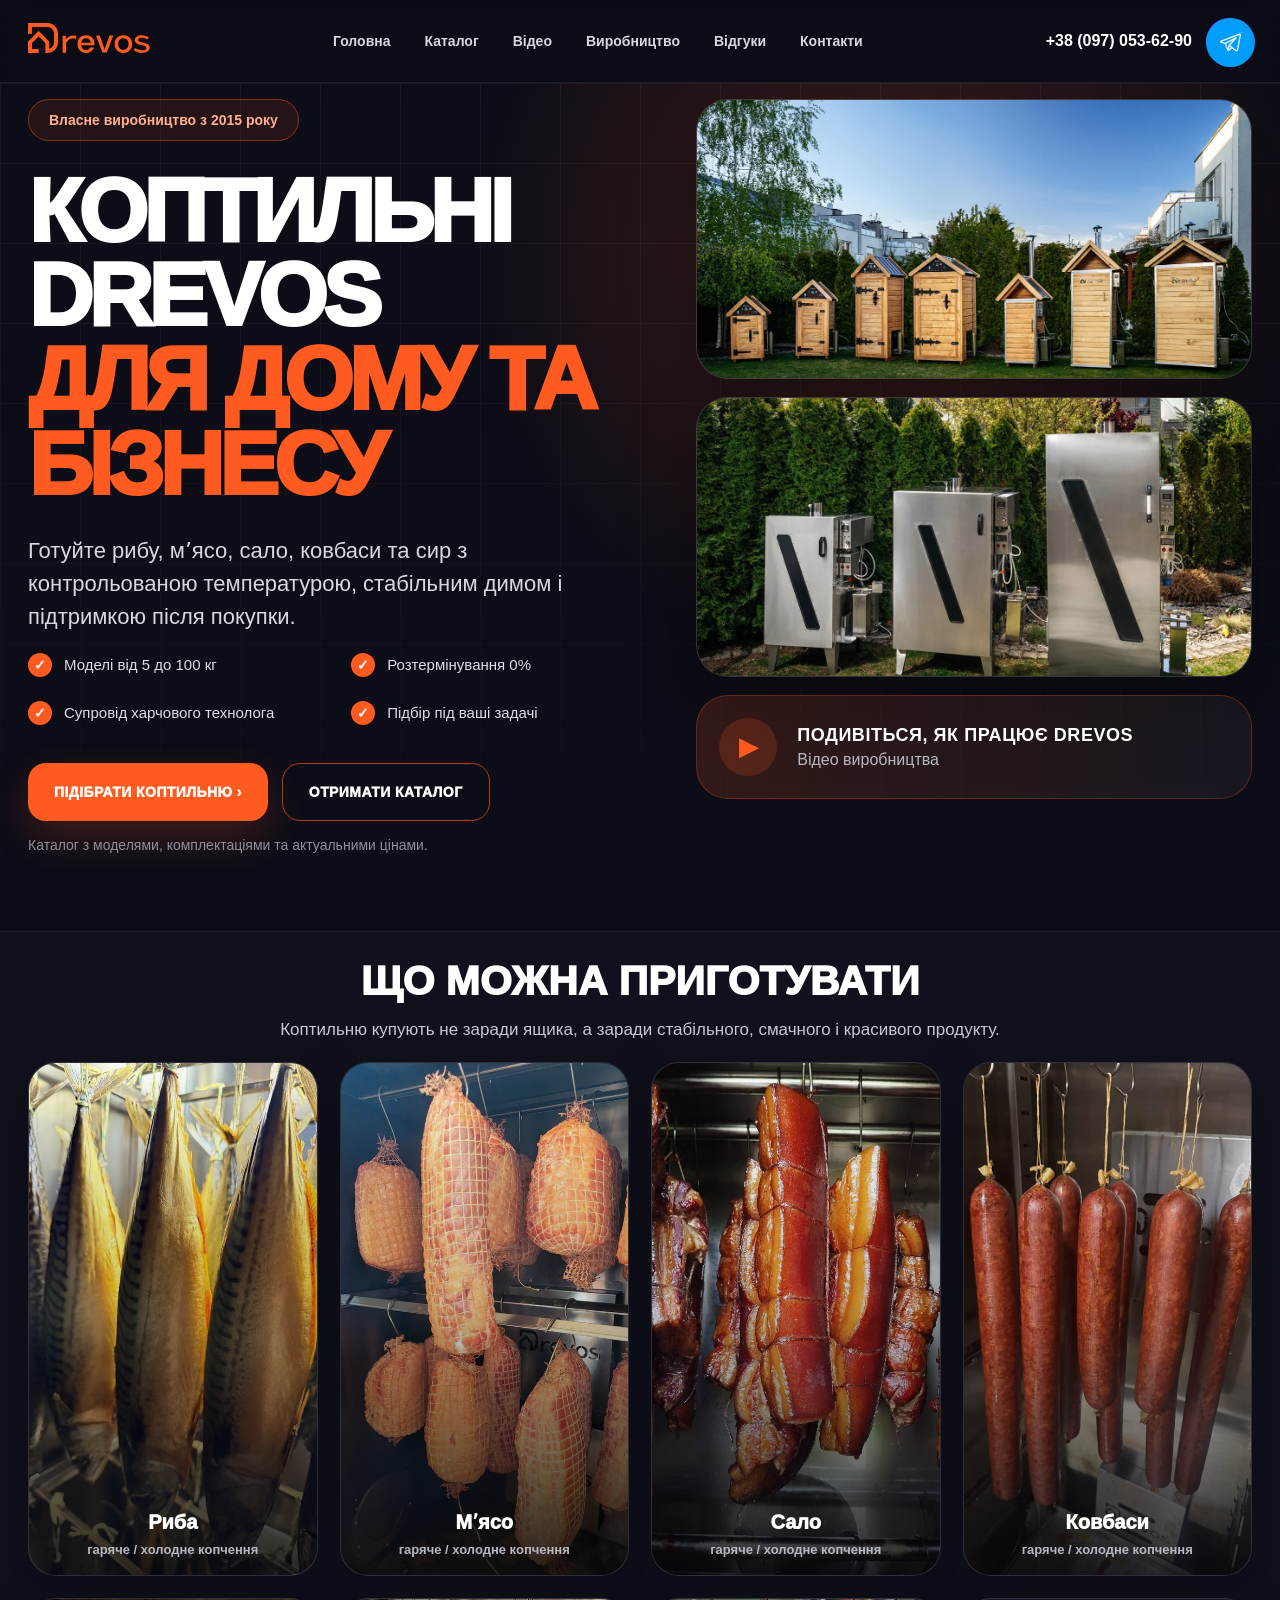
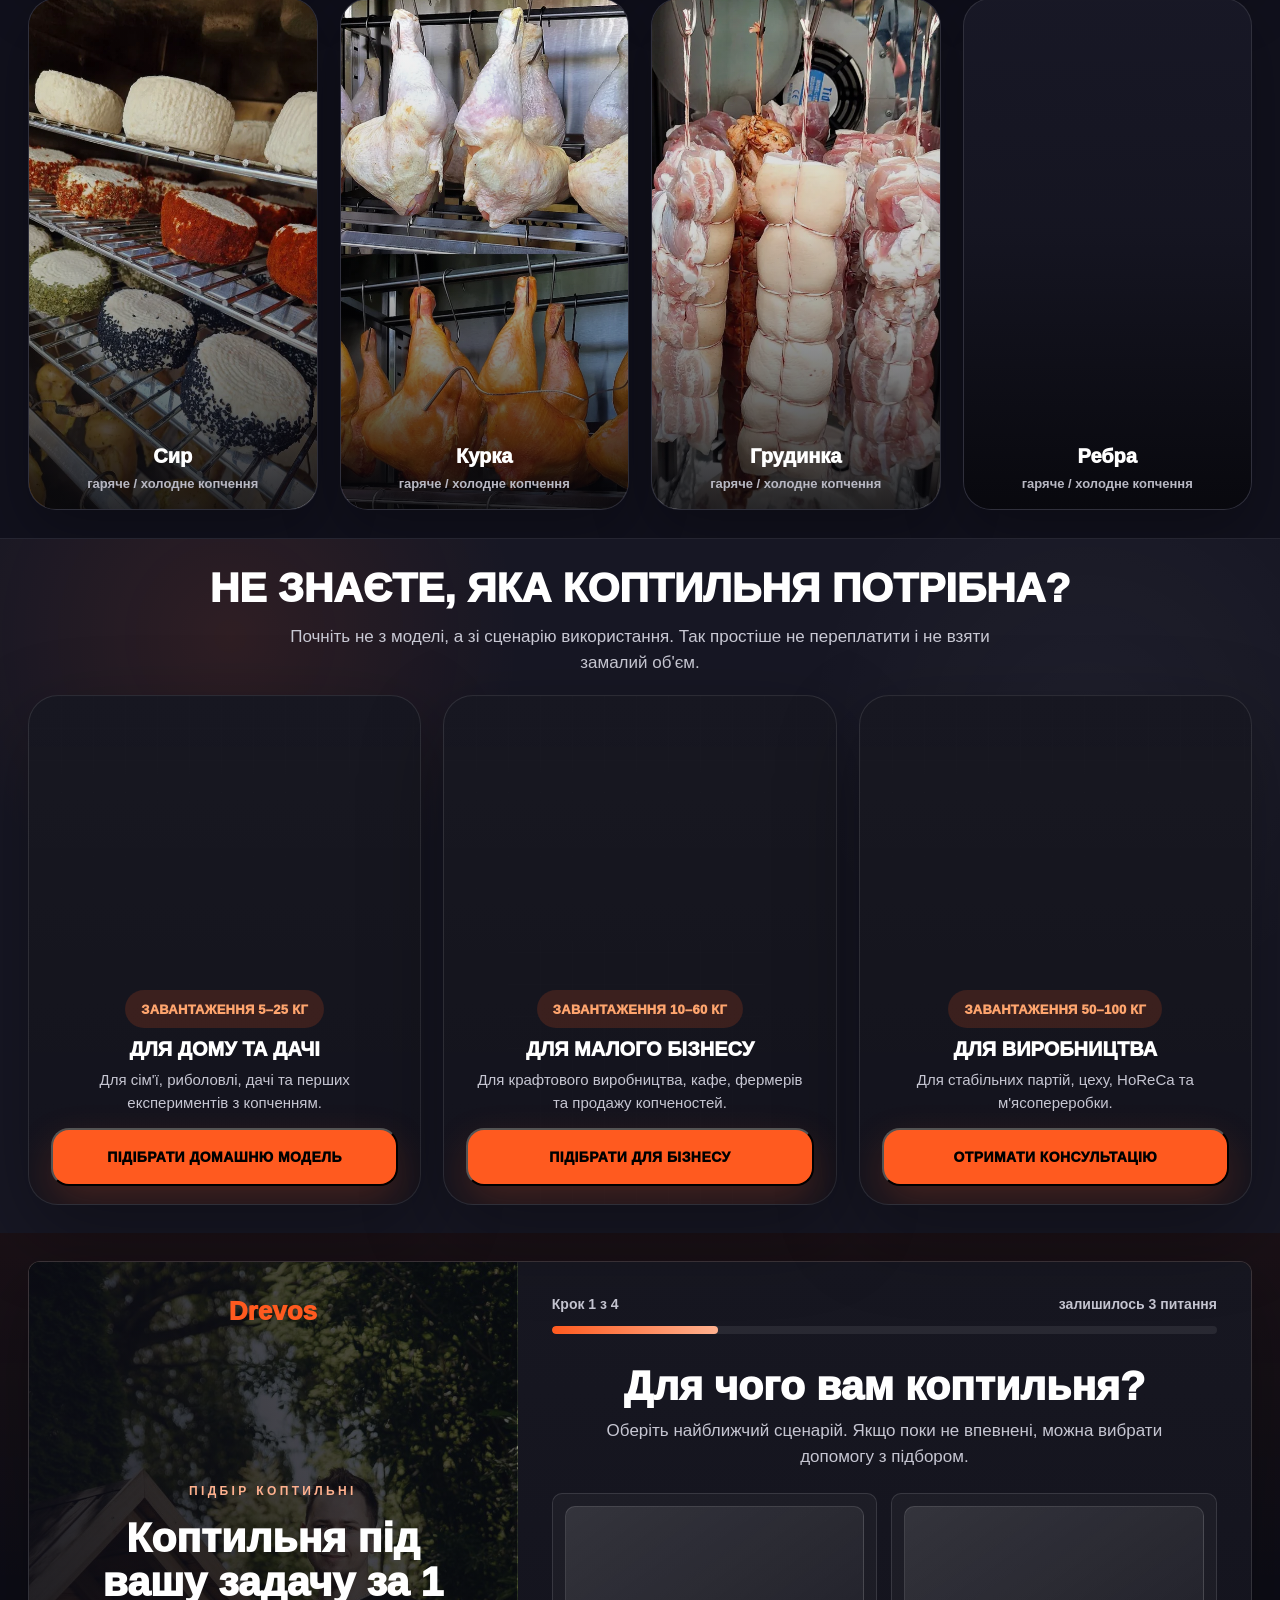
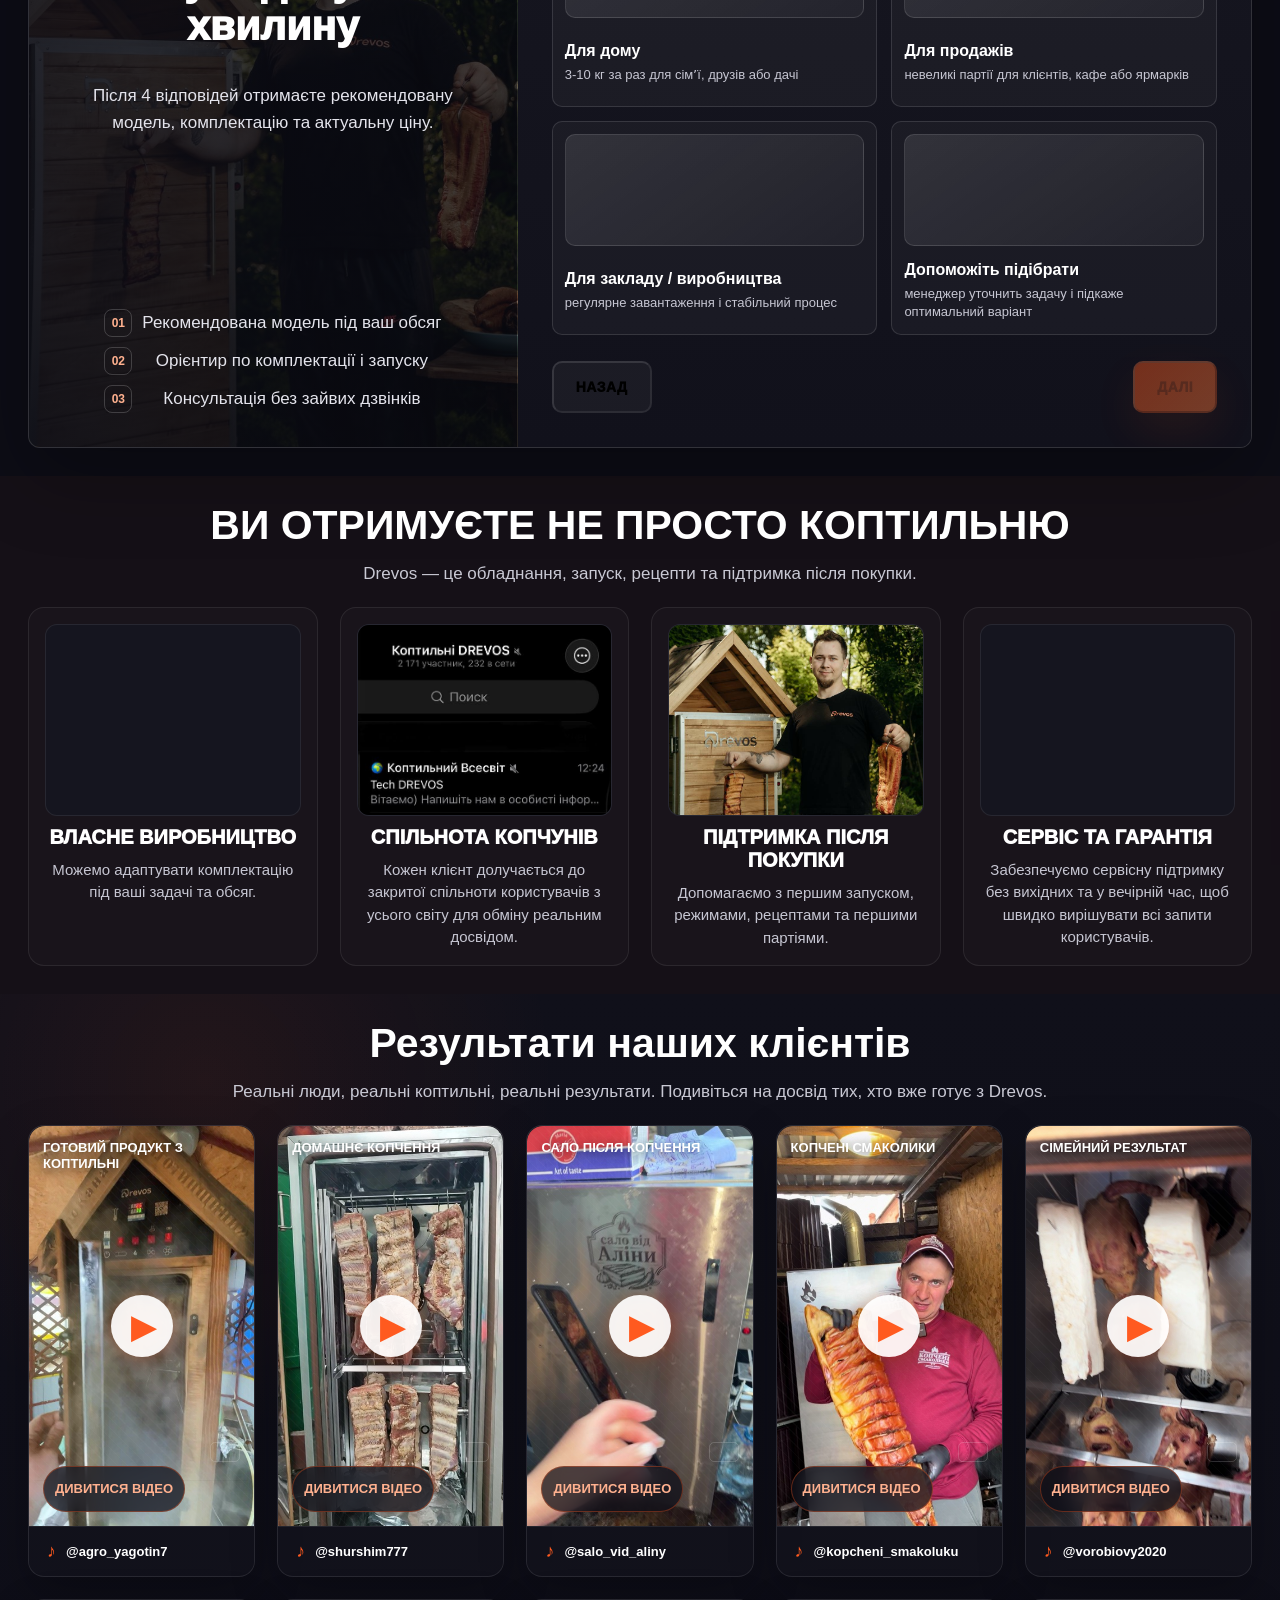
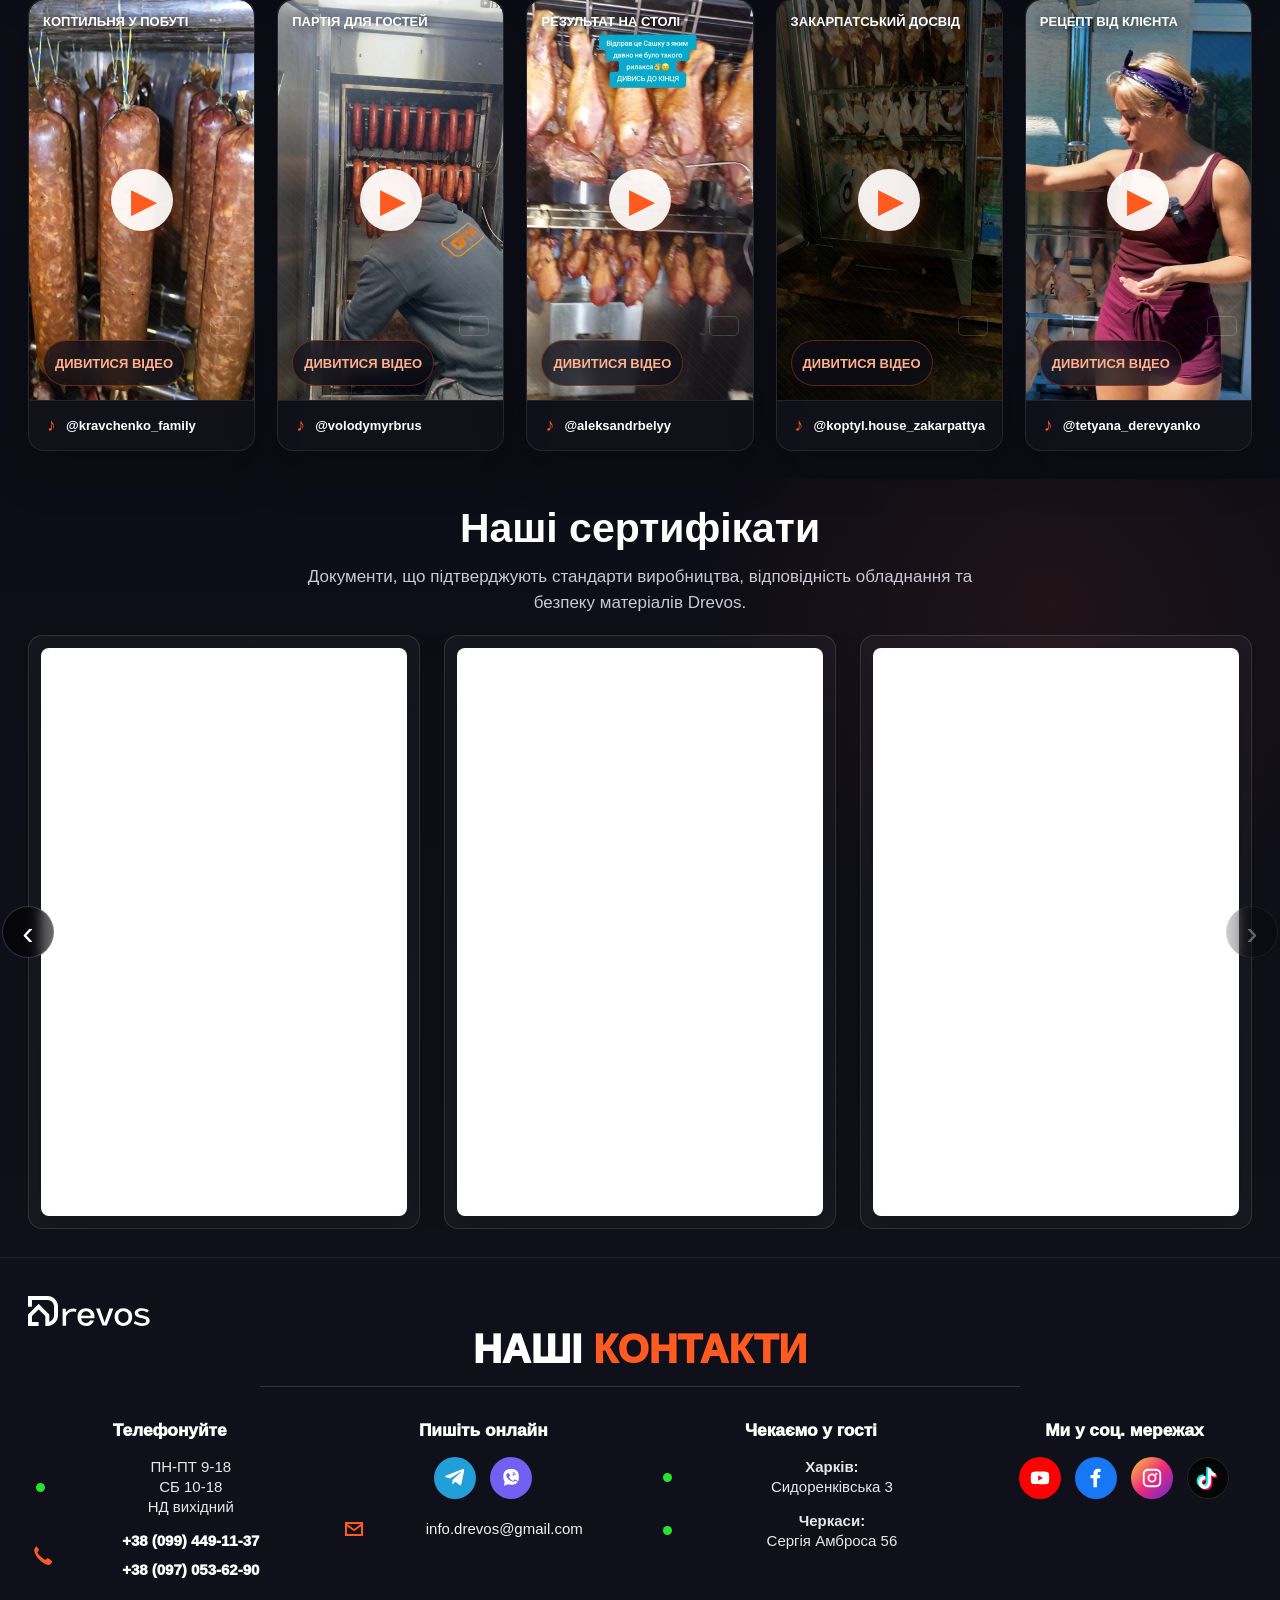
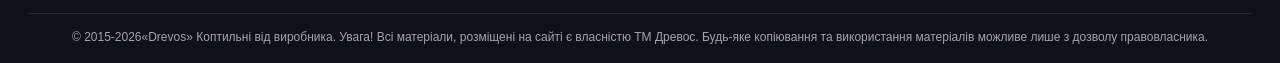
==== landing-preview/index.html @ 8a147169 "Initial commit: Drevos UA landing page Полностью адаптивный лендинг для коптилень Drevos: - Десктопн" ====
<!doctype html>
<html lang="uk">
<head>
  <meta charset="UTF-8" />
  <meta name="viewport" content="width=device-width, initial-scale=1.0" />
  <meta name="referrer" content="strict-origin-when-cross-origin" />
  <meta name="theme-color" content="#0d0d17" />
  <meta name="format-detection" content="telephone=yes" />

  <!-- SEO -->
  <title>Коптильні Drevos — для дому та бізнесу | Виробництво з 2015 року</title>
  <meta name="description" content="Коптильні Drevos для дому та бізнесу. Власне виробництво з 2015 року. Моделі від 5 до 100 кг. Розтермінування 0%, супровід харчового технолога, гарантія." />
  <meta name="keywords" content="коптильня, коптильні, Drevos, копчення, холодне копчення, гаряче копчення, коптильня для дому, коптильня для бізнесу" />
  <meta name="robots" content="index, follow" />
  <link rel="canonical" href="https://drevos.ua/" />

  <!-- Open Graph -->
  <meta property="og:type" content="website" />
  <meta property="og:locale" content="uk_UA" />
  <meta property="og:title" content="Коптильні Drevos — для дому та бізнесу" />
  <meta property="og:description" content="Виробництво коптилень з 2015 року. Моделі від 5 до 100 кг. Розтермінування 0%. Супровід харчового технолога." />
  <meta property="og:url" content="https://drevos.ua/" />
  <meta property="og:image" content="https://drevos.ua/images/hero-wood-line.webp" />
  <meta property="og:site_name" content="Drevos" />

  <!-- Twitter Card -->
  <meta name="twitter:card" content="summary_large_image" />
  <meta name="twitter:title" content="Коптильні Drevos — для дому та бізнесу" />
  <meta name="twitter:description" content="Виробництво коптилень з 2015 року. Моделі від 5 до 100 кг." />
  <meta name="twitter:image" content="https://drevos.ua/images/hero-wood-line.webp" />

  <!-- Preload critical resources -->
  <link rel="preload" as="image" href="./images/hero-wood-line.webp" fetchpriority="high" />
  <link rel="preconnect" href="https://www.tiktok.com" crossorigin />

  <link rel="stylesheet" href="./styles.css?v=optimization-20260524" />
</head>
<body>
  <header class="header">
    <div class="header-inner">
      <a href="#" class="logo logo-svg">
        <svg width="122" height="30" viewBox="0 0 122 30" fill="none" xmlns="http://www.w3.org/2000/svg">
          <path d="M10.451 30H0.196017C0.087806 30 0 29.9125 0 29.8043V18.5773C0 18.525 0.0207149 18.4753 0.0575065 18.4385L10.5088 8.01346C10.5852 7.93709 10.7088 7.9374 10.7855 8.01377L21.2393 18.487C21.2758 18.5238 21.2965 18.5736 21.2965 18.6255V25.4453C21.2965 25.5791 21.4285 25.6771 21.5549 25.6326C23.8391 24.8303 26.05 22.7944 26.05 19.3289V10.0045C26.05 7.94946 23.7754 3.95031 19.6059 3.95031H4.14601C4.03811 3.95031 3.95031 4.0378 3.95031 4.1457V10.4986C3.95031 10.6065 3.8625 10.6943 3.7546 10.6943H0.196017C0.087806 10.6943 0 10.6065 0 10.4986V0.195705C0 0.0874958 0.087806 1.90735e-06 0.196017 1.90735e-06H19.6059C26.046 1.90735e-06 30 5.82668 30 10.0045V19.3289C30 25.9971 24.5706 29.9811 19.3212 29.9811H17.5419C17.4337 29.9811 17.3462 29.8936 17.3462 29.7857V20.2595C17.3462 20.2076 17.3254 20.1578 17.289 20.1213L10.7793 13.5996C10.703 13.5232 10.5793 13.5232 10.5026 13.5993L4.00781 20.0777C3.97102 20.1145 3.95031 20.1646 3.95031 20.2162V25.854C3.95031 25.9619 4.03811 26.05 4.14601 26.05H10.451C10.5592 26.05 10.6467 26.1375 10.6467 26.2454V29.8043C10.6467 29.9125 10.5592 30 10.451 30Z" fill="currentColor"/>
          <path d="M61.3665 16.4064C60.4513 15.5643 59.3395 15.1435 58.0299 15.1435C56.7202 15.1435 55.6233 15.5643 54.7403 16.4064C53.8564 17.2483 53.3527 18.3762 53.2278 19.7894H62.7698C62.7488 18.3762 62.281 17.2483 61.3665 16.4064ZM57.9677 29.8926C55.473 29.8926 53.4461 29.0819 51.8869 27.4606C50.3278 25.839 49.5483 23.6875 49.5483 21.0057C49.5483 18.3239 50.338 16.178 51.9178 14.5666C53.4977 12.9558 55.5401 12.1497 58.0453 12.1497C60.5503 12.1497 62.5828 12.9245 64.1419 14.4729C65.7011 16.0218 66.4805 18.0435 66.4805 20.5379C66.4805 21.1411 66.4385 21.7026 66.3559 22.222H53.1966C53.2794 23.6562 53.7627 24.7946 54.6466 25.6365C55.5299 26.4781 56.6368 26.8992 57.9677 26.8992C59.901 26.8992 61.2623 26.0993 62.0525 24.4981H65.8881C65.3678 26.0783 64.4224 27.3725 63.0502 28.3804C61.6784 29.3889 59.9836 29.8926 57.9677 29.8926Z" fill="currentColor"/>
          <path d="M67.9458 12.4306H71.7505L76.6147 26.4318L81.4792 12.4306H85.3148L78.7662 29.6123H74.4632L67.9458 12.4306Z" fill="currentColor"/>
          <path d="M98.9465 25.3405C99.9857 24.3014 100.506 22.8566 100.506 21.0059C100.506 19.1561 100.001 17.7163 98.9932 16.6874C97.985 15.6584 96.7635 15.1437 95.3292 15.1437C93.895 15.1437 92.6892 15.6584 91.7122 16.6874C90.7346 17.7163 90.2464 19.1617 90.2464 21.0217C90.2464 22.8823 90.7244 24.327 91.681 25.356C92.6366 26.3852 93.8269 26.8997 95.2516 26.8997C96.6747 26.8997 97.9068 26.3802 98.9465 25.3405ZM95.2516 29.8931C92.7461 29.8931 90.683 29.0775 89.0614 27.4453C87.44 25.8135 86.6294 23.6722 86.6294 21.0217C86.6294 18.3711 87.466 16.2301 89.1396 14.598C90.8125 12.9661 92.897 12.1502 95.3917 12.1502C97.8864 12.1502 99.9702 12.9661 101.644 14.598C103.317 16.2301 104.154 18.3662 104.154 21.0059C104.154 23.6465 103.297 25.7876 101.581 27.4299C99.8663 29.0719 97.7562 29.8931 95.2516 29.8931Z" fill="currentColor"/>
          <path d="M34.6187 12.846H37.8093L37.7812 16.7679L37.8634 16.3669C39.609 13.6134 42.2135 12.4308 45.2316 12.4308C46.5419 12.4308 47.5223 12.6231 48.5475 13.123L47.7928 16.0518C46.6424 15.6839 45.9999 15.5111 44.6977 15.5111C42.2744 15.5111 39.9383 16.7462 38.0662 20.1601V29.7568H34.6187V12.846Z" fill="currentColor"/>
          <path d="M105.667 27.262L107.202 25.0288C109.185 26.3938 111.489 27.2483 114.407 27.2483C117 27.2483 118.242 26.2135 118.242 24.9438C118.242 23.7473 117.539 22.9892 113.281 22.113C108.815 21.1876 106.718 19.6411 106.718 17.0821C106.718 14.2532 109.261 12.1511 113.942 12.1511C116.632 12.1511 119.2 13.2063 120.893 14.3484L119.276 16.499C117.674 15.433 115.723 14.7664 113.641 14.7664C111.126 14.7664 110.153 15.7601 110.153 16.9179C110.153 18.2421 111.503 18.7619 114.822 19.4692C120.323 20.6741 121.705 22.0907 121.705 24.7385C121.705 27.5693 118.963 29.8921 113.971 29.8921C110.741 29.8921 107.741 28.6872 105.667 27.262Z" fill="currentColor"/>
        </svg>
      </a>
      <nav class="nav">
        <a href="#">Головна</a>
        <a href="#">Каталог</a>
        <a href="#">Відео</a>
        <a href="#">Виробництво</a>
        <a href="#">Відгуки</a>
        <a href="#">Контакти</a>
      </nav>
      <div class="header-actions">
        <a class="phone" href="tel:+380970536290">+38 (097) 053-62-90</a>
        <a class="messenger telegram-link" href="https://telegram.me/drevos_ua" target="_blank" rel="noopener" aria-label="Написати Drevos у Telegram">
          <svg width="49" height="49" viewBox="0 0 49 49" fill="none" xmlns="http://www.w3.org/2000/svg">
            <circle cx="24.5" cy="24.5" r="24.5" fill="#009EFA"/>
            <g clip-path="url(#clip0)">
              <path d="M34.6758 16.0861C34.4192 15.7724 34.035 15.5997 33.5938 15.5997C33.354 15.5997 33.0999 15.6501 32.8387 15.7499L15.0626 22.5356C14.1192 22.8956 13.9922 23.4359 14.0004 23.7259C14.0085 24.0159 14.166 24.5481 15.1283 24.8543C15.1341 24.8561 15.1398 24.8578 15.1456 24.8594L18.8328 25.9146L20.8269 31.6167C21.0988 32.3941 21.709 32.877 22.4198 32.877C22.8679 32.877 23.3087 32.6892 23.6945 32.3342L25.9752 30.2342L29.2832 32.8978C29.2835 32.8982 29.284 32.8983 29.2843 32.8986L29.3157 32.924C29.3186 32.9262 29.3216 32.9286 29.3245 32.9308C29.6922 33.216 30.0935 33.3666 30.4856 33.3668H30.4858C31.2517 33.3668 31.8617 32.7998 32.0394 31.9224L34.952 17.5407C35.0689 16.9634 34.9709 16.4469 34.6758 16.0861ZM20.0663 25.7142L27.1801 22.08L22.7506 26.7867C22.678 26.8637 22.6266 26.9581 22.6013 27.0608L21.7472 30.5205L20.0663 25.7142ZM22.8609 31.429C22.8314 31.456 22.8017 31.4802 22.7721 31.5025L23.5645 28.293L25.006 29.4538L22.8609 31.429ZM33.746 17.2964L30.8334 31.6783C30.8054 31.8159 30.7158 32.1362 30.4856 32.1362C30.3718 32.1362 30.2289 32.0742 30.0826 31.9615L26.3342 28.9434C26.3337 28.9429 26.3331 28.9424 26.3324 28.9421L24.1021 27.146L30.5077 20.3395C30.7128 20.1216 30.7314 19.7879 30.5518 19.5485C30.372 19.3092 30.0463 19.2339 29.7798 19.3701L19.2443 24.7524L15.5069 23.6831L33.2775 16.8995C33.4277 16.8421 33.5324 16.8301 33.5938 16.8301C33.6315 16.8301 33.6984 16.8346 33.7233 16.8652C33.7559 16.9051 33.7976 17.0411 33.746 17.2964Z" fill="white"/>
            </g>
            <defs>
              <clipPath id="clip0">
                <rect width="21" height="21" fill="white" transform="translate(14 14)"/>
              </clipPath>
            </defs>
          </svg>
        </a>
      </div>
      <a class="mobile-catalog mobile-phone-btn" href="tel:+380970536290" aria-label="Подзвонити Drevos">+38 (097) 053-62-90</a>
    </div>
  </header>

  <main>
    <section class="hero">
      <div class="grid-bg"></div>
      <div class="glow"></div>

      <div class="hero-inner">
        <div class="hero-copy">
          <div class="badge">Власне виробництво з 2015 року</div>

          <h1>
            Коптильні Drevos<br>
            <span>для дому та бізнесу</span>
          </h1>

          <p class="lead">
            Готуйте рибу, мʼясо, сало, ковбаси та сир з контрольованою температурою,
            стабільним димом і підтримкою після покупки.
          </p>

          <div class="bullets">
            <a href="#model-choice-section" class="bullet-link">Моделі від 5 до 100 кг</a>
            <button type="button" class="bullet-link bullet-modal-btn" data-modal="installment-modal">Розтермінування 0%</button>
            <button type="button" class="bullet-link bullet-modal-btn" data-modal="technologist-modal">Супровід харчового технолога</button>
            <a href="#quiz-section" class="bullet-link">Підбір під ваші задачі</a>
          </div>

          <div class="cta-row">
            <a class="btn primary" href="#model-choice-section">Підібрати коптильню ›</a>
            <button type="button" class="btn secondary bullet-modal-btn" data-modal="catalog-modal">Отримати каталог</button>
          </div>

          <p class="note">Каталог з моделями, комплектаціями та актуальними цінами.</p>
        </div>

        <div class="hero-media">
          <div class="photo-card">
            <img src="./images/hero-wood-line.webp" alt="Лінійка деревʼяних коптилень Drevos" loading="eager" fetchpriority="high" decoding="async">
          </div>

          <div class="photo-card">
            <img src="./images/hero-metal-line.webp" alt="Лінійка металевих коптилень Drevos" loading="eager" fetchpriority="high" decoding="async">
          </div>

          <button class="video-card" type="button" data-video-open>
            <div class="play">▶</div>
            <div>
              <strong>Подивіться, як працює Drevos</strong>
              <span>Відео виробництва</span>
            </div>
          </button>
        </div>
      </div>
    </section>

    <section class="result-section">
      <div class="section-inner">
        <h2>Що можна приготувати</h2>
        <p class="section-lead">
          Коптильню купують не заради ящика, а заради стабільного, смачного і красивого продукту.
        </p>

        <div class="result-grid">
          <article class="result-card">
            <img src="./images/result-fish.webp" alt="Риба, приготовлена в коптильні Drevos" loading="lazy" decoding="async">
            <div class="result-card-body">
              <h3>Риба</h3>
              <p>гаряче / холодне копчення</p>
            </div>
          </article>

          <article class="result-card">
            <img src="./images/result-meat.webp" alt="Мʼясо, приготовлене в коптильні Drevos" loading="lazy" decoding="async">
            <div class="result-card-body">
              <h3>Мʼясо</h3>
              <p>гаряче / холодне копчення</p>
            </div>
          </article>

          <article class="result-card">
            <img src="./images/result-salo.webp" alt="Сало, приготовлене в коптильні Drevos" loading="lazy" decoding="async">
            <div class="result-card-body">
              <h3>Сало</h3>
              <p>гаряче / холодне копчення</p>
            </div>
          </article>

          <article class="result-card">
            <img src="./images/result-sausages.webp" alt="Ковбаси, приготовлені в коптильні Drevos" loading="lazy" decoding="async">
            <div class="result-card-body">
              <h3>Ковбаси</h3>
              <p>гаряче / холодне копчення</p>
            </div>
          </article>

          <article class="result-card">
            <img src="./images/result-cheese.webp" alt="Сир, приготовлений в коптильні Drevos" loading="lazy" decoding="async">
            <div class="result-card-body">
              <h3>Сир</h3>
              <p>гаряче / холодне копчення</p>
            </div>
          </article>

          <article class="result-card">
            <img src="./images/result-chicken.webp" alt="Курка, приготовлена в коптильні Drevos" loading="lazy" decoding="async">
            <div class="result-card-body">
              <h3>Курка</h3>
              <p>гаряче / холодне копчення</p>
            </div>
          </article>

          <article class="result-card">
            <img src="./images/result-brisket.webp" alt="Грудинка, приготовлена в коптильні Drevos" loading="lazy" decoding="async">
            <div class="result-card-body">
              <h3>Грудинка</h3>
              <p>гаряче / холодне копчення</p>
            </div>
          </article>

          <article class="result-card">
            <img src="./images/result-ribs.webp" alt="Ребра, приготовлені в коптильні Drevos" loading="lazy" decoding="async">
            <div class="result-card-body">
              <h3>Ребра</h3>
              <p>гаряче / холодне копчення</p>
            </div>
          </article>
        </div>
      </div>
    </section>

    <section class="model-choice-section" id="model-choice-section">
      <div class="section-inner">
        <h2 class="model-choice-title">Не знаєте, яка коптильня потрібна?</h2>
        <p class="section-lead">
          Почніть не з моделі, а зі сценарію використання. Так простіше не переплатити і не взяти замалий об'єм.
        </p>

        <div class="choice-grid">
          <article class="choice-card choice-card-home">
            <div class="choice-showcase" aria-hidden="true">
              <img src="./images/showcase-family.jpg" alt="Коптильні для дому та дачі Drevos" loading="lazy" decoding="async">
            </div>

            <div class="choice-card-body">
              <div class="choice-load">Завантаження 5–25 кг</div>
              <h3>Для дому та дачі</h3>
              <p>Для сім'ї, риболовлі, дачі та перших експериментів з копченням.</p>
              <button type="button" class="btn primary choice-btn bullet-modal-btn" data-modal="consultation-modal">Підібрати домашню модель</button>
            </div>
          </article>

          <article class="choice-card choice-card-craft">
            <div class="choice-showcase" aria-hidden="true">
              <img src="./images/showcase-craft.jpg" alt="Коптильні для малого бізнесу Drevos" loading="lazy" decoding="async">
            </div>

            <div class="choice-card-body">
              <div class="choice-load">Завантаження 10–60 кг</div>
              <h3>Для малого бізнесу</h3>
              <p>Для крафтового виробництва, кафе, фермерів та продажу копченостей.</p>
              <button type="button" class="btn primary choice-btn bullet-modal-btn" data-modal="consultation-modal">Підібрати для бізнесу</button>
            </div>
          </article>

          <article class="choice-card choice-card-production">
            <div class="choice-showcase" aria-hidden="true">
              <img src="./images/showcase-production.jpg" alt="Коптильні для виробництва Drevos" loading="lazy" decoding="async">
            </div>

            <div class="choice-card-body">
              <div class="choice-load">Завантаження 50–100 кг</div>
              <h3>Для виробництва</h3>
              <p>Для стабільних партій, цеху, HoReCa та м'ясопереробки.</p>
              <button type="button" class="btn primary choice-btn bullet-modal-btn" data-modal="consultation-modal">Отримати консультацію</button>
            </div>
          </article>
        </div>
      </div>
    </section>

    <section class="quiz-section quiz-section-upgraded" id="quiz-section">
      <div class="section-inner">
        <section class="quiz-preview" data-quiz-preview>
          <aside class="quiz-side">
            <div class="brand">Drevos</div>
            <div class="side-copy">
              <div class="kicker">Підбір коптильні</div>
              <h2>Коптильня під вашу задачу за 1 хвилину</h2>
              <p>Після 4 відповідей отримаєте рекомендовану модель, комплектацію та актуальну ціну.</p>
            </div>
            <ul class="trust-list" aria-label="Що отримає клієнт">
              <li><span>01</span> Рекомендована модель під ваш обсяг</li>
              <li><span>02</span> Орієнтир по комплектації і запуску</li>
              <li><span>03</span> Консультація без зайвих дзвінків</li>
            </ul>
          </aside>

          <div class="quiz-card">
            <div class="quiz-top">
              <div class="progress-row">
                <span data-progress-label>Крок 1 з 4</span>
                <span data-progress-note>залишилось 3 питання</span>
              </div>
              <div class="progress" aria-hidden="true">
                <div class="progress-bar" data-progress-bar></div>
              </div>
            </div>

            <div class="steps" data-steps>
              <div class="step is-active" data-step="1">
                <h2>Для чого вам коптильня?</h2>
                <p class="step-lead">Оберіть найближчий сценарій. Якщо поки не впевнені, можна вибрати допомогу з підбором.</p>
                <div class="options">
                  <button class="option has-visual" type="button" data-answer="purpose" data-value="Для дому" data-model="Family 2.0">
                    <span class="option-visual" aria-hidden="true">
                      <img src="images/quiz-preview/quiz-purpose-home.jpg" alt="" width="884" height="438" loading="eager" decoding="async">
                    </span>
                    <span><b class="option-title">Для дому</b><span class="option-text">3-10 кг за раз для сімʼї, друзів або дачі</span></span>
                  </button>
                  <button class="option has-visual" type="button" data-answer="purpose" data-value="Для продажів" data-model="Classic 2.0">
                    <span class="option-visual" aria-hidden="true">
                      <img src="images/quiz-preview/quiz-purpose-sales.jpg" alt="" width="884" height="438" loading="eager" decoding="async">
                    </span>
                    <span><b class="option-title">Для продажів</b><span class="option-text">невеликі партії для клієнтів, кафе або ярмарків</span></span>
                  </button>
                  <button class="option has-visual" type="button" data-answer="purpose" data-value="Для закладу або виробництва" data-model="Big 2.0">
                    <span class="option-visual" aria-hidden="true">
                      <img src="images/quiz-preview/quiz-purpose-business.jpg" alt="" width="884" height="439" loading="eager" decoding="async">
                    </span>
                    <span><b class="option-title">Для закладу / виробництва</b><span class="option-text">регулярне завантаження і стабільний процес</span></span>
                  </button>
                  <button class="option has-visual" type="button" data-answer="purpose" data-value="Потрібна консультація" data-model="Classic 2.0">
                    <span class="option-visual" aria-hidden="true">
                      <img src="images/quiz-preview/quiz-purpose-consult.jpg" alt="" width="884" height="439" loading="eager" decoding="async">
                    </span>
                    <span><b class="option-title">Допоможіть підібрати</b><span class="option-text">менеджер уточнить задачу і підкаже оптимальний варіант</span></span>
                  </button>
                </div>
              </div>

              <div class="step" data-step="2">
                <h2>Що плануєте коптити?</h2>
                <p class="step-lead">Це допоможе підібрати розмір камери, підвіси, полиці та базову комплектацію.</p>
                <div class="options">
                  <button class="option has-visual" type="button" data-answer="product" data-value="Рибу">
                    <span class="option-visual" aria-hidden="true">
                      <img src="images/quiz-preview/quiz-product-fish.jpg" alt="" width="764" height="507" loading="lazy" decoding="async">
                    </span>
                    <span><b class="option-title">Рибу</b><span class="option-text">ціла риба, філе, холодне або гаряче копчення</span></span>
                  </button>
                  <button class="option has-visual" type="button" data-answer="product" data-value="Ковбаси">
                    <span class="option-visual" aria-hidden="true">
                      <img src="images/quiz-preview/quiz-product-sausage.jpg" alt="" width="764" height="507" loading="lazy" decoding="async">
                    </span>
                    <span><b class="option-title">Ковбаси</b><span class="option-text">партії на підвісах, рівномірне копчення</span></span>
                  </button>
                  <button class="option has-visual" type="button" data-answer="product" data-value="Мʼясо">
                    <span class="option-visual" aria-hidden="true">
                      <img src="images/quiz-preview/quiz-product-meat.jpg" alt="" width="764" height="507" loading="lazy" decoding="async">
                    </span>
                    <span><b class="option-title">Мʼясо</b><span class="option-text">ребра, сало, птиця, грудинка, делікатеси</span></span>
                  </button>
                  <button class="option has-visual" type="button" data-answer="product" data-value="Усе: рибу, мʼясо, ковбаси">
                    <span class="option-visual" aria-hidden="true">
                      <img src="images/quiz-preview/quiz-product-all.jpg" alt="" width="764" height="507" loading="lazy" decoding="async">
                    </span>
                    <span><b class="option-title">Усе: рибу, мʼясо, ковбаси</b><span class="option-text">універсальна комплектація для різних продуктів</span></span>
                  </button>
                </div>
              </div>

              <div class="step" data-step="3">
                <h2>Яке завантаження потрібно?</h2>
                <p class="step-lead">Не потрібно вгадувати точно. Оберіть найближчий обсяг, який хочете готувати за один цикл.</p>
                <div class="options">
                  <button class="option" type="button" data-answer="load" data-value="До 10 кг" data-model="Family 2.0">
                    <span class="option-mark">10</span>
                    <span><b class="option-title">До 10 кг</b><span class="option-text">домашні партії, тест продукту, подарунки</span></span>
                  </button>
                  <button class="option" type="button" data-answer="load" data-value="До 30 кг" data-model="Classic 2.0">
                    <span class="option-mark">30</span>
                    <span><b class="option-title">До 30 кг</b><span class="option-text">продажі, замовлення, невеликий бізнес</span></span>
                  </button>
                  <button class="option" type="button" data-answer="load" data-value="До 100 кг" data-model="Big 2.0">
                    <span class="option-mark">100</span>
                    <span><b class="option-title">До 100 кг</b><span class="option-text">заклад, виробництво, регулярні партії</span></span>
                  </button>
                  <button class="option" type="button" data-answer="load" data-value="Порадьте оптимальний обсяг" data-model="Classic 2.0">
                    <span class="option-mark">?</span>
                    <span><b class="option-title">Порадьте оптимальний обсяг</b><span class="option-text">якщо стартуєте і хочете не переплатити</span></span>
                  </button>
                </div>
              </div>

              <div class="step" data-step="4">
                <h2>Куди надіслати рекомендацію?</h2>
                <p class="step-lead">Залиште контакт, і менеджер надішле модель, комплектацію та актуальну ціну під вашу задачу.</p>
                <div class="contact-grid">
                  <div class="contact-methods">
                    <button class="method" type="button" data-contact-method="Telegram">
                      <span class="method-icon method-icon-telegram" aria-hidden="true">
                        <svg viewBox="0 0 24 24">
                          <path d="M21.9 4.5 18.8 19c-.2 1-.9 1.2-1.7.7l-4.8-3.5-2.3 2.2c-.3.3-.5.5-1 .5l.4-5 9.1-8.2c.4-.4-.1-.6-.6-.3L6.6 12.5 1.7 11c-1-.3-1-1 .2-1.5L20.6 2.3c.9-.3 1.6.2 1.3 2.2Z"/>
                        </svg>
                      </span>
                      Telegram
                    </button>
                    <button class="method" type="button" data-contact-method="Viber" data-contact-label-text="Телефон, на якому є Viber">
                      <span class="method-icon method-icon-viber" aria-hidden="true">
                        <svg viewBox="0 0 24 24">
                          <path d="M12.1 2.2c-5.7 0-8.5 2.8-8.5 8.2 0 2.3.5 4.2 1.6 5.6l-1 4.4 4.6-1.5c1 .3 2.1.4 3.3.4 5.7 0 8.5-2.8 8.5-8.5 0-5.7-2.8-8.6-8.5-8.6Zm4.7 12.4c-.2.6-1.2 1.2-1.7 1.3-.5.1-1.1.2-3-.5-2.5-1-4.1-3.5-4.2-3.7-.1-.1-1-1.3-1-2.5s.6-1.8.9-2.1c.2-.3.5-.4.8-.4h.6c.2 0 .5 0 .7.5.2.6.8 1.9.9 2 0 .2.1.4 0 .6-.1.2-.2.4-.4.5l-.4.5c-.1.1-.3.3-.1.6.2.3.8 1.3 1.7 2.1 1.2 1 2.1 1.3 2.5 1.5.3.1.5.1.7-.1l.8-1c.2-.3.5-.3.8-.2.3.1 1.9.9 2.2 1.1.3.2.5.3.5.4 0 .2 0 .7-.2 1.4Zm-2.2-9c1.4.3 2.4 1.4 2.6 2.8.1.3-.2.6-.5.6-.3 0-.5-.2-.6-.5-.2-1-.8-1.6-1.8-1.8-.3-.1-.5-.3-.4-.6 0-.4.3-.6.7-.5Zm-.3 2.1c.6.1 1 .5 1.1 1.1.1.3-.1.6-.4.6-.3.1-.6-.1-.6-.4 0-.2-.2-.3-.4-.4-.3 0-.5-.3-.5-.6.1-.3.4-.5.8-.3Z"/>
                        </svg>
                      </span>
                      Viber
                    </button>
                    <button class="method" type="button" data-contact-method="Телефон" data-contact-label-text="Ваш номер телефону для звінка">
                      <span class="method-icon method-icon-phone" aria-hidden="true">
                        <svg viewBox="0 0 24 24">
                          <path d="M6.6 2.8c.5-.3 1.1-.2 1.5.2l2.5 3c.4.5.4 1.1 0 1.6L9.3 9.2c.8 1.7 2.1 3.2 3.5 4.5 1.4 1.4 2.9 2.5 4.7 3.2l1.5-1.4c.5-.4 1.1-.5 1.6-.1l3 2.3c.5.4.6 1 .3 1.5-.5 1-1.3 2-2.4 2.5-1.5.8-5.7-.5-10.3-5.1C7.1 12 5.6 7.7 6.4 6.1c.5-1.1 1.3-2.1 2.2-3.3Z"/>
                        </svg>
                      </span>
                      Телефон
                    </button>
                  </div>
                  <div class="field">
                    <label for="landing-quiz-contact" data-contact-label>Ваш телефон або Telegram</label>
                    <input id="landing-quiz-contact" data-contact-input type="text" autocomplete="off" placeholder="+380... або @username">
                    <div class="helper" data-contact-helper>Оберіть канал звʼязку і залиште контакт.</div>
                  </div>
                </div>
              </div>
            </div>

            <div class="result-screen" data-result-screen>
              <div class="result-card">
                <strong>Попередня рекомендація</strong>
                <h2 data-result-title>Classic 2.0</h2>
                <p data-result-text>Менеджер уточнить деталі і надішле комплектацію, ціну та рекомендації по запуску.</p>
              </div>
              <div class="result-summary">
                <div class="summary-item"><b>Задача</b><span data-summary-purpose></span></div>
                <div class="summary-item"><b>Продукт</b><span data-summary-product></span></div>
                <div class="summary-item"><b>Контакт</b><span data-summary-contact></span></div>
              </div>
              <button class="btn btn-secondary" type="button" data-restart>Пройти ще раз</button>
            </div>

            <div class="actions" data-actions>
              <button class="btn btn-secondary" type="button" data-back>Назад</button>
              <button class="btn btn-primary" type="button" data-next disabled>Далі</button>
            </div>
          </div>
        </section>
      </div>
    </section>

    <section class="advantages-section">
      <div class="section-inner">
        <h2 class="advantages-title">ВИ ОТРИМУЄТЕ НЕ ПРОСТО КОПТИЛЬНЮ</h2>
        <p class="section-lead">
          Drevos — це обладнання, запуск, рецепти та підтримка після покупки.
        </p>

        <div class="advantages-grid">
          <article class="advantage-card advantage-card-production">
            <div class="advantage-media">
              <img src="images/advantages/production.jpg" alt="Виробничий цех Drevos" width="785" height="452" decoding="async" loading="lazy" decoding="async">
            </div>
            <h3>ВЛАСНЕ ВИРОБНИЦТВО</h3>
            <p>Можемо адаптувати комплектацію під ваші задачі та обсяг.</p>
          </article>

          <article class="advantage-card advantage-card-community">
            <div class="advantage-media">
              <img src="images/advantages/community.jpg?v=20260524" alt="Спільнота копчунів Drevos у чатах" width="585" height="1280" decoding="async" loading="lazy" decoding="async">
            </div>
            <h3>СПІЛЬНОТА КОПЧУНІВ</h3>
            <p>Кожен клієнт долучається до закритої спільноти користувачів з усього світу для обміну реальним досвідом.</p>
          </article>

          <article class="advantage-card advantage-card-support">
            <div class="advantage-media">
              <img src="images/advantages/support.jpg" alt="Підтримка клієнта після покупки коптильні Drevos" width="853" height="1280" decoding="async" loading="lazy" decoding="async">
            </div>
            <h3>ПІДТРИМКА ПІСЛЯ ПОКУПКИ</h3>
            <p>Допомагаємо з першим запуском, режимами, рецептами та першими партіями.</p>
          </article>

          <article class="advantage-card advantage-card-warranty">
            <div class="advantage-media">
              <img src="images/advantages/warranty.jpg" alt="Перевірка якості та гарантійний контроль Drevos" width="1400" height="1059" decoding="async" loading="lazy" decoding="async">
            </div>
            <h3>СЕРВІС ТА ГАРАНТІЯ</h3>
            <p>Забезпечуємо сервісну підтримку без вихідних та у вечірній час, щоб швидко вирішувати всі запити користувачів.</p>
          </article>
        </div>
      </div>
    </section>

    <section class="results-section">
      <div class="section-inner">
        <h2>Результати наших клієнтів</h2>
        <p class="section-lead results-section-lead">
          Реальні люди, реальні коптильні, реальні результати. Подивіться на досвід тих, хто вже готує з Drevos.
        </p>

        <div class="results-grid">
          <!-- Video 1 -->
          <article class="result-video-card">
            <button class="video-trigger" data-video-id="7627048474214812935" data-profile="agro_yagotin7" data-caption="Готовий продукт з коптильні" aria-label="Дивитися відео клієнта @agro_yagotin7">
              <div class="video-placeholder">
                <img class="video-preview" src="./images/tiktok-previews/agro-yagotin7.jpg" alt="Коптильня Drevos у роботі з димом" loading="lazy">
                <span class="play-button">▶</span>
              </div>
            </button>
            <a href="https://www.tiktok.com/@agro_yagotin7" target="_blank" rel="noopener" class="profile-link">
              <span class="tiktok-icon">♪</span>
              @agro_yagotin7
            </a>
          </article>

          <!-- Video 2 -->
          <article class="result-video-card">
            <button class="video-trigger" data-video-id="7334996345666718981" data-profile="shurshim777" data-caption="Домашнє копчення" aria-label="Дивитися відео клієнта @shurshim777">
              <div class="video-placeholder">
                <img class="video-preview" src="./images/tiktok-previews/shurshim777.jpg" alt="Готове мʼясо в коптильні Drevos" loading="lazy">
                <span class="play-button">▶</span>
              </div>
            </button>
            <a href="https://www.tiktok.com/@shurshim777" target="_blank" rel="noopener" class="profile-link">
              <span class="tiktok-icon">♪</span>
              @shurshim777
            </a>
          </article>

          <!-- Video 3 -->
          <article class="result-video-card">
            <button class="video-trigger" data-video-id="7640540095665147166" data-profile="salo_vid_aliny" data-caption="Сало після копчення" aria-label="Дивитися відео клієнта @salo_vid_aliny">
              <div class="video-placeholder">
                <img class="video-preview" src="./images/tiktok-previews/salo-vid-aliny.jpg" alt="Коптильня Сало від Аліни" loading="lazy">
                <span class="play-button">▶</span>
              </div>
            </button>
            <a href="https://www.tiktok.com/@salo_vid_aliny" target="_blank" rel="noopener" class="profile-link">
              <span class="tiktok-icon">♪</span>
              @salo_vid_aliny
            </a>
          </article>

          <!-- Video 4 -->
          <article class="result-video-card">
            <button class="video-trigger" data-video-id="7632599063103294727" data-profile="kopcheni_smakoluku" data-caption="Копчені смаколики" aria-label="Дивитися відео клієнта @kopcheni_smakoluku">
              <div class="video-placeholder">
                <img class="video-preview" src="./images/tiktok-previews/kopcheni-smakoluku.jpg" alt="Клієнт з готовим копченим продуктом" loading="lazy">
                <span class="play-button">▶</span>
              </div>
            </button>
            <a href="https://www.tiktok.com/@kopcheni_smakoluku" target="_blank" rel="noopener" class="profile-link">
              <span class="tiktok-icon">♪</span>
              @kopcheni_smakoluku
            </a>
          </article>

          <!-- Video 5 -->
          <article class="result-video-card">
            <button class="video-trigger" data-video-id="7627462666910469384" data-profile="vorobiovy2020" data-caption="Сімейний результат" aria-label="Дивитися відео клієнта @vorobiovy2020">
              <div class="video-placeholder">
                <img class="video-preview" src="./images/tiktok-previews/vorobiovy2020.jpg" alt="Сало та мʼясо в коптильні" loading="lazy">
                <span class="play-button">▶</span>
              </div>
            </button>
            <a href="https://www.tiktok.com/@vorobiovy2020" target="_blank" rel="noopener" class="profile-link">
              <span class="tiktok-icon">♪</span>
              @vorobiovy2020
            </a>
          </article>

          <!-- Video 6 -->
          <article class="result-video-card">
            <button class="video-trigger" data-video-id="7355798496332549382" data-profile="kravchenko_family" data-caption="Коптильня у побуті" aria-label="Дивитися відео клієнта @kravchenko_family">
              <div class="video-placeholder">
                <img class="video-preview" src="./images/tiktok-previews/kravchenko-family.jpg" alt="Ковбаси в коптильні Drevos" loading="lazy">
                <span class="play-button">▶</span>
              </div>
            </button>
            <a href="https://www.tiktok.com/@kravchenko_family" target="_blank" rel="noopener" class="profile-link">
              <span class="tiktok-icon">♪</span>
              @kravchenko_family
            </a>
          </article>

          <!-- Video 7 -->
          <article class="result-video-card">
            <button class="video-trigger" data-video-id="7639996195250752776" data-profile="volodymyrbrus" data-caption="Партія для гостей" aria-label="Дивитися відео клієнта @volodymyrbrus">
              <div class="video-placeholder">
                <img class="video-preview" src="./images/tiktok-previews/volodymyrbrus.jpg" alt="Готова птиця в коптильні" loading="lazy">
                <span class="play-button">▶</span>
              </div>
            </button>
            <a href="https://www.tiktok.com/@volodymyrbrus" target="_blank" rel="noopener" class="profile-link">
              <span class="tiktok-icon">♪</span>
              @volodymyrbrus
            </a>
          </article>

          <!-- Video 8 -->
          <article class="result-video-card">
            <button class="video-trigger" data-video-id="7635175021912100103" data-profile="aleksandrbelyy" data-caption="Результат на столі" aria-label="Дивитися відео клієнта @aleksandrbelyy">
              <div class="video-placeholder">
                <img class="video-preview" src="./images/tiktok-previews/aleksandrbelyy.jpg" alt="Коптильня з продуктами всередині" loading="lazy">
                <span class="play-button">▶</span>
              </div>
            </button>
            <a href="https://www.tiktok.com/@aleksandrbelyy" target="_blank" rel="noopener" class="profile-link">
              <span class="tiktok-icon">♪</span>
              @aleksandrbelyy
            </a>
          </article>

          <!-- Video 9 -->
          <article class="result-video-card">
            <button class="video-trigger" data-video-id="7640055945871002898" data-profile="koptyl.house_zakarpattya" data-caption="Закарпатський досвід" aria-label="Дивитися відео клієнта @koptyl.house_zakarpattya">
              <div class="video-placeholder">
                <img class="video-preview" src="./images/tiktok-previews/koptyl-house-zakarpattya.jpg" alt="Домашня коптильня біля будинку" loading="lazy">
                <span class="play-button">▶</span>
              </div>
            </button>
            <a href="https://www.tiktok.com/@koptyl.house_zakarpattya" target="_blank" rel="noopener" class="profile-link">
              <span class="tiktok-icon">♪</span>
              @koptyl.house_zakarpattya
            </a>
          </article>

          <!-- Video 10 -->
          <article class="result-video-card">
            <button class="video-trigger" data-video-id="7502065209989778693" data-profile="tetyana_derevyanko" data-caption="Рецепт від клієнта" aria-label="Дивитися відео клієнта @tetyana_derevyanko">
              <div class="video-placeholder">
                <img class="video-preview" src="./images/tiktok-previews/tetyana-derevyanko.jpg" alt="Клієнтка поруч із коптильнею" loading="lazy">
                <span class="play-button">▶</span>
              </div>
            </button>
            <a href="https://www.tiktok.com/@tetyana_derevyanko" target="_blank" rel="noopener" class="profile-link">
              <span class="tiktok-icon">♪</span>
              @tetyana_derevyanko
            </a>
          </article>
        </div>
      </div>
    </section>

    <section class="certificates-section" aria-labelledby="certificates-title">
      <div class="section-inner">
        <div class="certificates-heading">
          <div>
            <h2 id="certificates-title">Наші сертифікати</h2>
            <p class="section-lead">
              Документи, що підтверджують стандарти виробництва, відповідність обладнання та безпеку матеріалів Drevos.
            </p>
          </div>
        </div>

        <div class="certificates-slider" data-certificates-slider data-start-index="4">
          <button class="certificate-nav certificate-nav-side certificate-nav-prev" type="button" data-certificates-prev aria-label="Попередні сертифікати">‹</button>
          <button class="certificate-nav certificate-nav-side certificate-nav-next" type="button" data-certificates-next aria-label="Наступні сертифікати">›</button>
          <div class="certificates-viewport">
            <div class="certificates-track" data-certificates-track>
              <button class="certificate-slide" type="button" data-certificate-open data-full-image="images/certificates/certificate-01-quality-management.jpg" aria-label="Відкрити сертифікат системи управління якістю">
                <img src="images/certificates/certificate-01-quality-management.jpg" alt="Сертифікат системи управління якістю Drevos" width="837" height="1280" loading="lazy" decoding="async">
              </button>
              <button class="certificate-slide" type="button" data-certificate-open data-full-image="images/certificates/certificate-02-energy-management.jpg" aria-label="Відкрити сертифікат енергетичного менеджменту">
                <img src="images/certificates/certificate-02-energy-management.jpg" alt="Сертифікат енергетичного менеджменту Drevos" width="839" height="1280" loading="lazy" decoding="async">
              </button>
              <button class="certificate-slide" type="button" data-certificate-open data-full-image="images/certificates/certificate-03-quality-services.jpg" aria-label="Відкрити сертифікат управління якістю послуг">
                <img src="images/certificates/certificate-03-quality-services.jpg" alt="Сертифікат управління якістю послуг Drevos" width="804" height="1280" loading="lazy" decoding="async">
              </button>
              <button class="certificate-slide" type="button" data-certificate-open data-full-image="images/certificates/certificate-04-technical-conditions.jpg" aria-label="Відкрити технічні умови коптилень">
                <img src="images/certificates/certificate-04-technical-conditions.jpg" alt="Технічні умови коптилень Drevos" width="840" height="1280" loading="lazy" decoding="async">
              </button>
              <button class="certificate-slide" type="button" data-certificate-open data-full-image="images/certificates/certificate-05-eu-conformity.jpg" aria-label="Відкрити декларацію відповідності ЄС">
                <img src="images/certificates/certificate-05-eu-conformity.jpg" alt="Декларація відповідності ЄС Drevos" width="823" height="1280" decoding="async" loading="lazy" decoding="async">
              </button>
              <button class="certificate-slide" type="button" data-certificate-open data-full-image="images/certificates/certificate-06-icr-conformity.jpg" aria-label="Відкрити verification of conformity">
                <img src="images/certificates/certificate-06-icr-conformity.jpg" alt="Verification of conformity Drevos" width="856" height="1280" decoding="async" loading="lazy" decoding="async">
              </button>
              <button class="certificate-slide" type="button" data-certificate-open data-full-image="images/certificates/certificate-07-food-contact.jpg" aria-label="Відкрити декларацію відповідності для контакту з їжею">
                <img src="images/certificates/certificate-07-food-contact.jpg" alt="Декларація відповідності для контакту з їжею Drevos" width="880" height="1280" decoding="async" loading="lazy" decoding="async">
              </button>
            </div>
          </div>
        </div>
      </div>
    </section>

    <footer class="site-footer" id="contacts">
      <div class="footer-inner">
        <div class="footer-logo">
          <a href="#" class="footer-logo-link">
            <svg width="122" height="30" viewBox="0 0 122 30" fill="none" xmlns="http://www.w3.org/2000/svg">
              <path d="M10.451 30H0.196017C0.087806 30 0 29.9125 0 29.8043V18.5773C0 18.525 0.0207149 18.4753 0.0575065 18.4385L10.5088 8.01346C10.5852 7.93709 10.7088 7.9374 10.7855 8.01377L21.2393 18.487C21.2758 18.5238 21.2965 18.5736 21.2965 18.6255V25.4453C21.2965 25.5791 21.4285 25.6771 21.5549 25.6326C23.8391 24.8303 26.05 22.7944 26.05 19.3289V10.0045C26.05 7.94946 23.7754 3.95031 19.6059 3.95031H4.14601C4.03811 3.95031 3.95031 4.0378 3.95031 4.1457V10.4986C3.95031 10.6065 3.8625 10.6943 3.7546 10.6943H0.196017C0.087806 10.6943 0 10.6065 0 10.4986V0.195705C0 0.0874958 0.087806 1.90735e-06 0.196017 1.90735e-06H19.6059C26.046 1.90735e-06 30 5.82668 30 10.0045V19.3289C30 25.9971 24.5706 29.9811 19.3212 29.9811H17.5419C17.4337 29.9811 17.3462 29.8936 17.3462 29.7857V20.2595C17.3462 20.2076 17.3254 20.1578 17.289 20.1213L10.7793 13.5996C10.703 13.5232 10.5793 13.5232 10.5026 13.5993L4.00781 20.0777C3.97102 20.1145 3.95031 20.1646 3.95031 20.2162V25.854C3.95031 25.9619 4.03811 26.05 4.14601 26.05H10.451C10.5592 26.05 10.6467 26.1375 10.6467 26.2454V29.8043C10.6467 29.9125 10.5592 30 10.451 30Z" fill="currentColor"/>
              <path d="M61.3665 16.4064C60.4513 15.5643 59.3395 15.1435 58.0299 15.1435C56.7202 15.1435 55.6233 15.5643 54.7403 16.4064C53.8564 17.2483 53.3527 18.3762 53.2278 19.7894H62.7698C62.7488 18.3762 62.281 17.2483 61.3665 16.4064ZM57.9677 29.8926C55.473 29.8926 53.4461 29.0819 51.8869 27.4606C50.3278 25.839 49.5483 23.6875 49.5483 21.0057C49.5483 18.3239 50.338 16.178 51.9178 14.5666C53.4977 12.9558 55.5401 12.1497 58.0453 12.1497C60.5503 12.1497 62.5828 12.9245 64.1419 14.4729C65.7011 16.0218 66.4805 18.0435 66.4805 20.5379C66.4805 21.1411 66.4385 21.7026 66.3559 22.222H53.1966C53.2794 23.6562 53.7627 24.7946 54.6466 25.6365C55.5299 26.4781 56.6368 26.8992 57.9677 26.8992C59.901 26.8992 61.2623 26.0993 62.0525 24.4981H65.8881C65.3678 26.0783 64.4224 27.3725 63.0502 28.3804C61.6784 29.3889 59.9836 29.8926 57.9677 29.8926Z" fill="currentColor"/>
              <path d="M67.9458 12.4306H71.7505L76.6147 26.4318L81.4792 12.4306H85.3148L78.7662 29.6123H74.4632L67.9458 12.4306Z" fill="currentColor"/>
              <path d="M98.9465 25.3405C99.9857 24.3014 100.506 22.8566 100.506 21.0059C100.506 19.1561 100.001 17.7163 98.9932 16.6874C97.985 15.6584 96.7635 15.1437 95.3292 15.1437C93.895 15.1437 92.6892 15.6584 91.7122 16.6874C90.7346 17.7163 90.2464 19.1617 90.2464 21.0217C90.2464 22.8823 90.7244 24.327 91.681 25.356C92.6366 26.3852 93.8269 26.8997 95.2516 26.8997C96.6747 26.8997 97.9068 26.3802 98.9465 25.3405ZM95.2516 29.8931C92.7461 29.8931 90.683 29.0775 89.0614 27.4453C87.44 25.8135 86.6294 23.6722 86.6294 21.0217C86.6294 18.3711 87.466 16.2301 89.1396 14.598C90.8125 12.9661 92.897 12.1502 95.3917 12.1502C97.8864 12.1502 99.9702 12.9661 101.644 14.598C103.317 16.2301 104.154 18.3662 104.154 21.0059C104.154 23.6465 103.297 25.7876 101.581 27.4299C99.8663 29.0719 97.7562 29.8931 95.2516 29.8931Z" fill="currentColor"/>
              <path d="M34.6187 12.846H37.8093L37.7812 16.7679L37.8634 16.3669C39.609 13.6134 42.2135 12.4308 45.2316 12.4308C46.5419 12.4308 47.5223 12.6231 48.5475 13.123L47.7928 16.0518C46.6424 15.6839 45.9999 15.5111 44.6977 15.5111C42.2744 15.5111 39.9383 16.7462 38.0662 20.1601V29.7568H34.6187V12.846Z" fill="currentColor"/>
              <path d="M105.667 27.262L107.202 25.0288C109.185 26.3938 111.489 27.2483 114.407 27.2483C117 27.2483 118.242 26.2135 118.242 24.9438C118.242 23.7473 117.539 22.9892 113.281 22.113C108.815 21.1876 106.718 19.6411 106.718 17.0821C106.718 14.2532 109.261 12.1511 113.942 12.1511C116.632 12.1511 119.2 13.2063 120.893 14.3484L119.276 16.499C117.674 15.433 115.723 14.7664 113.641 14.7664C111.126 14.7664 110.153 15.7601 110.153 16.9179C110.153 18.2421 111.503 18.7619 114.822 19.4692C120.323 20.6741 121.705 22.0907 121.705 24.7385C121.705 27.5693 118.963 29.8921 113.971 29.8921C110.741 29.8921 107.741 28.6872 105.667 27.262Z" fill="currentColor"/>
            </svg>
          </a>
        </div>

        <div class="footer-heading">
          <h2>НАШІ <span>КОНТАКТИ</span></h2>
          <div class="footer-line" aria-hidden="true"></div>
        </div>

        <div class="footer-grid">
          <section class="footer-column footer-phone" aria-labelledby="footer-phone-title">
            <h3 id="footer-phone-title">Телефонуйте</h3>
            <div class="footer-list-row">
              <span class="footer-dot" aria-hidden="true"></span>
              <div>
                <p>ПН-ПТ 9-18</p>
                <p>СБ 10-18</p>
                <p>НД вихідний</p>
              </div>
            </div>
            <div class="footer-list-row">
              <span class="footer-icon footer-icon-phone" aria-hidden="true">
                <svg viewBox="0 0 24 24">
                  <path d="M6.6 2.8c.5-.3 1.1-.2 1.5.2l2.5 3c.4.5.4 1.1 0 1.6L9.3 9.2c.8 1.7 2.1 3.2 3.5 4.5 1.4 1.4 2.9 2.5 4.7 3.2l1.5-1.4c.5-.4 1.1-.5 1.6-.1l3 2.3c.5.4.6 1 .3 1.5-.5 1-1.3 2-2.4 2.5-1.5.8-5.7-.5-10.3-5.1C7.1 12 5.6 7.7 6.4 6.1c.5-1.1 1.3-2.1 2.2-3.3Z"/>
                </svg>
              </span>
              <div class="footer-phones">
                <a href="tel:+380994491137">+38 (099) 449-11-37</a>
                <a href="tel:+380970536290">+38 (097) 053-62-90</a>
              </div>
            </div>
          </section>

          <section class="footer-column footer-online" aria-labelledby="footer-online-title">
            <h3 id="footer-online-title">Пишіть онлайн</h3>
            <div class="footer-messengers">
              <a class="footer-messenger footer-messenger-telegram" href="https://telegram.me/drevos_ua" target="_blank" rel="noopener" aria-label="Написати Drevos у Telegram">
                <svg viewBox="0 0 24 24">
                  <path d="M21.9 4.5 18.8 19c-.2 1-.9 1.2-1.7.7l-4.8-3.5-2.3 2.2c-.3.3-.5.5-1 .5l.4-5 9.1-8.2c.4-.4-.1-.6-.6-.3L6.6 12.5 1.7 11c-1-.3-1-1 .2-1.5L20.6 2.3c.9-.3 1.6.2 1.3 2.2Z"/>
                </svg>
              </a>
              <a class="footer-messenger footer-messenger-viber" href="viber://chat?number=%2B380970536290" aria-label="Написати Drevos у Viber">
                <svg viewBox="0 0 24 24">
                  <path d="M12.1 2.2c-5.7 0-8.5 2.8-8.5 8.2 0 2.3.5 4.2 1.6 5.6l-1 4.4 4.6-1.5c1 .3 2.1.4 3.3.4 5.7 0 8.5-2.8 8.5-8.5 0-5.7-2.8-8.6-8.5-8.6Zm4.7 12.4c-.2.6-1.2 1.2-1.7 1.3-.5.1-1.1.2-3-.5-2.5-1-4.1-3.5-4.2-3.7-.1-.1-1-1.3-1-2.5s.6-1.8.9-2.1c.2-.3.5-.4.8-.4h.6c.2 0 .5 0 .7.5.2.6.8 1.9.9 2 0 .2.1.4 0 .6-.1.2-.2.4-.4.5l-.4.5c-.1.1-.3.3-.1.6.2.3.8 1.3 1.7 2.1 1.2 1 2.1 1.3 2.5 1.5.3.1.5.1.7-.1l.8-1c.2-.3.5-.3.8-.2.3.1 1.9.9 2.2 1.1.3.2.5.3.5.4 0 .2 0 .7-.2 1.4Zm-2.2-9c1.4.3 2.4 1.4 2.6 2.8.1.3-.2.6-.5.6-.3 0-.5-.2-.6-.5-.2-1-.8-1.6-1.8-1.8-.3-.1-.5-.3-.4-.6 0-.4.3-.6.7-.5Zm-.3 2.1c.6.1 1 .5 1.1 1.1.1.3-.1.6-.4.6-.3.1-.6-.1-.6-.4 0-.2-.2-.3-.4-.4-.3 0-.5-.3-.5-.6.1-.3.4-.5.8-.3Z"/>
                </svg>
              </a>
            </div>
            <div class="footer-list-row footer-email">
              <span class="footer-icon footer-icon-mail" aria-hidden="true">
                <svg viewBox="0 0 24 24">
                  <path d="M3 5h18v14H3V5Zm2.2 2 6.8 5 6.8-5H5.2Zm13.8 10V9.2l-7 5.1-7-5.1V17h14Z"/>
                </svg>
              </span>
              <a href="mailto:info.drevos@gmail.com">info.drevos@gmail.com</a>
            </div>
          </section>

          <section class="footer-column footer-addresses" aria-labelledby="footer-address-title">
            <h3 id="footer-address-title">Чекаємо у гості</h3>
            <div class="footer-list-row">
              <span class="footer-dot" aria-hidden="true"></span>
              <div>
                <p><strong>Харків:</strong></p>
                <p>Сидоренківська 3</p>
              </div>
            </div>
            <div class="footer-list-row">
              <span class="footer-dot" aria-hidden="true"></span>
              <div>
                <p><strong>Черкаси:</strong></p>
                <p>Сергія Амброса 56</p>
              </div>
            </div>
          </section>

          <section class="footer-column footer-social" aria-labelledby="footer-social-title">
            <h3 id="footer-social-title">Ми у соц. мережах</h3>
            <div class="footer-social-links">
              <a class="footer-social-link footer-social-youtube" href="https://www.youtube.com/channel/UC2SQAhQ5sTqUr7XFedI-i5w" target="_blank" rel="noopener" aria-label="Drevos на YouTube">
                <svg viewBox="0 0 24 24">
                  <path d="M21.6 7.2c-.2-.9-.9-1.5-1.8-1.8C18.2 5 12 5 12 5s-6.2 0-7.8.4c-.9.3-1.6.9-1.8 1.8C2 8.8 2 12 2 12s0 3.2.4 4.8c.2.9.9 1.5 1.8 1.8 1.6.4 7.8.4 7.8.4s6.2 0 7.8-.4c.9-.3 1.6-.9 1.8-1.8.4-1.6.4-4.8.4-4.8s0-3.2-.4-4.8ZM10 15V9l5.2 3L10 15Z"/>
                </svg>
              </a>
              <a class="footer-social-link footer-social-facebook" href="https://www.facebook.com/koptilnidrevos" target="_blank" rel="noopener" aria-label="Drevos на Facebook">
                <svg viewBox="0 0 24 24">
                  <path d="M14 8.6V6.8c0-.8.2-1.3 1.4-1.3H17V2.2c-.8-.1-1.8-.2-2.9-.2-2.9 0-4.9 1.8-4.9 5v1.6H6v3.7h3.2V22H13v-9.7h3.2l.5-3.7H13Z"/>
                </svg>
              </a>
              <a class="footer-social-link footer-social-instagram" href="https://www.instagram.com/koptilni_drevos_ua/" target="_blank" rel="noopener" aria-label="Drevos в Instagram">
                <svg viewBox="0 0 24 24">
                  <path d="M7.6 2h8.8C19.5 2 22 4.5 22 7.6v8.8c0 3.1-2.5 5.6-5.6 5.6H7.6C4.5 22 2 19.5 2 16.4V7.6C2 4.5 4.5 2 7.6 2Zm0 2C5.6 4 4 5.6 4 7.6v8.8c0 2 1.6 3.6 3.6 3.6h8.8c2 0 3.6-1.6 3.6-3.6V7.6c0-2-1.6-3.6-3.6-3.6H7.6Zm9.1 2.4a1.3 1.3 0 1 1 0 2.6 1.3 1.3 0 0 1 0-2.6ZM12 7.1a4.9 4.9 0 1 1 0 9.8 4.9 4.9 0 0 1 0-9.8Zm0 2a2.9 2.9 0 1 0 0 5.8 2.9 2.9 0 0 0 0-5.8Z"/>
                </svg>
              </a>
              <a class="footer-social-link footer-social-tiktok" href="https://www.tiktok.com/@drevos_official?_r=1&amp;_t=ZN-96cqRYf3mtC" target="_blank" rel="noopener" aria-label="Drevos у TikTok">
                <svg viewBox="0 0 24 24" aria-hidden="true">
                  <path class="tiktok-shadow-red" d="M15.3 3.1c.4 2.8 1.9 4.5 4.6 4.7v3.3c-1.6.1-3.1-.4-4.5-1.3v6.1c0 7.7-8.4 10.1-11.7 4.6-2.1-3.6-.8-9.9 6.1-10.2v3.5c-.5.1-1 .2-1.5.4-1.5.5-2.4 1.5-2.1 3.3.6 3.4 6.6 4.4 6.1-2.2V3.1h3Z"/>
                  <path class="tiktok-shadow-cyan" d="M14.2 2c.4 2.8 1.9 4.5 4.6 4.7V10c-1.6.1-3.1-.4-4.5-1.3v6.1c0 7.7-8.4 10.1-11.7 4.6-2.1-3.6-.8-9.9 6.1-10.2v3.5c-.5.1-1 .2-1.5.4-1.5.5-2.4 1.5-2.1 3.3.6 3.4 6.6 4.4 6.1-2.2V2h3Z"/>
                  <path class="tiktok-note" d="M15 2.6c.4 2.8 1.9 4.5 4.6 4.7v3.3c-1.6.1-3.1-.4-4.5-1.3v6.1c0 7.7-8.4 10.1-11.7 4.6-2.1-3.6-.8-9.9 6.1-10.2v3.5c-.5.1-1 .2-1.5.4-1.5.5-2.4 1.5-2.1 3.3.6 3.4 6.6 4.4 6.1-2.2V2.6h3Z"/>
                </svg>
              </a>
            </div>
          </section>
        </div>

        <div class="footer-bottom">
          © 2015-2026«Drevos» Коптильні від виробника. Увага! Всі матеріали, розміщені на сайті є власністю ТМ Древос. Будь-яке копіювання та використання матеріалів можливе лише з дозволу правовласника.
        </div>
      </div>
    </footer>

    <!-- TikTok Video Modal -->
    <div class="tiktok-modal" data-tiktok-modal aria-hidden="true">
      <div class="tiktok-modal-backdrop" data-tiktok-close></div>
      <div class="tiktok-modal-window" role="dialog" aria-modal="true">
        <button class="tiktok-modal-close" type="button" data-tiktok-close aria-label="Закрити видео">×</button>
        <div class="tiktok-embed-container">
          <div data-tiktok-embed-container></div>
        </div>
        <a class="tiktok-link" data-tiktok-link href="#" target="_blank" rel="noopener">Подивитися на TikTok →</a>
      </div>
    </div>

    <div class="certificate-modal" data-certificate-modal aria-hidden="true">
      <div class="certificate-modal-backdrop" data-certificate-close></div>
      <div class="certificate-modal-window" role="dialog" aria-modal="true" aria-label="Перегляд сертифіката">
        <button class="certificate-modal-close" type="button" data-certificate-close aria-label="Закрити сертифікат">×</button>
        <img data-certificate-modal-image src="" alt="" loading="lazy" decoding="async">
      </div>
    </div>

    <!-- Installment Modal -->
    <div class="custom-modal" id="installment-modal" aria-hidden="true">
      <div class="custom-modal-backdrop" data-modal-close="installment-modal"></div>
      <div class="custom-modal-window" role="dialog" aria-modal="true">
        <button class="custom-modal-close" type="button" data-modal-close="installment-modal" aria-label="Закрити форму">×</button>
        <div class="custom-modal-content">
          <h2 class="custom-modal-title">Розтермінування 0% від Монобанку</h2>
          <form class="custom-modal-form" data-form-type="installment">
            <div class="custom-form-group">
              <label for="installment-name">Ваше ім'я</label>
              <input type="text" id="installment-name" name="name" required placeholder="Олег">
            </div>
            <div class="custom-form-group">
              <label for="installment-contact">Телефон або мессенджер</label>
              <input type="text" id="installment-contact" name="contact" required placeholder="+38 096 231 22 11 або @username">
            </div>
            <button type="submit" class="custom-modal-submit">Залиште заявку</button>
          </form>
        </div>
      </div>
    </div>

    <!-- Technologist Consultation Modal -->
    <div class="custom-modal" id="technologist-modal" aria-hidden="true">
      <div class="custom-modal-backdrop" data-modal-close="technologist-modal"></div>
      <div class="custom-modal-window" role="dialog" aria-modal="true">
        <button class="custom-modal-close" type="button" data-modal-close="technologist-modal" aria-label="Закрити форму">×</button>
        <div class="custom-modal-content">
          <h2 class="custom-modal-title">Щоб отримати консультацію харчового технолога</h2>
          <form class="custom-modal-form" data-form-type="technologist">
            <div class="custom-form-group">
              <label for="technologist-name">Ваше ім'я</label>
              <input type="text" id="technologist-name" name="name" required placeholder="Олег">
            </div>
            <div class="custom-form-group">
              <label for="technologist-contact">Телефон або мессенджер</label>
              <input type="text" id="technologist-contact" name="contact" required placeholder="+38 096 231 22 11 або @username">
            </div>
            <button type="submit" class="custom-modal-submit">Залиште заявку</button>
          </form>
        </div>
      </div>
    </div>

    <!-- Consultation Modal -->
    <div class="custom-modal" id="consultation-modal" aria-hidden="true">
      <div class="custom-modal-backdrop" data-modal-close="consultation-modal"></div>
      <div class="custom-modal-window" role="dialog" aria-modal="true">
        <button class="custom-modal-close" type="button" data-modal-close="consultation-modal" aria-label="Закрити форму">×</button>
        <div class="custom-modal-content">
          <h2 class="custom-modal-title">Залиште заявку для консультації та отримання каталогу з цінами</h2>
          <form class="custom-modal-form" data-form-type="consultation">
            <div class="custom-form-group">
              <label for="consultation-name">Ваше ім'я</label>
              <input type="text" id="consultation-name" name="name" required placeholder="Олег">
            </div>
            <div class="custom-form-group">
              <label for="consultation-contact">Телефон або мессенджер</label>
              <input type="text" id="consultation-contact" name="contact" required placeholder="+38 096 231 22 11 або @username">
            </div>
            <button type="submit" class="custom-modal-submit">Залишити заявку</button>
          </form>
        </div>
      </div>
    </div>

    <!-- Catalog Modal -->
    <div class="custom-modal" id="catalog-modal" aria-hidden="true">
      <div class="custom-modal-backdrop" data-modal-close="catalog-modal"></div>
      <div class="custom-modal-window" role="dialog" aria-modal="true">
        <button class="custom-modal-close" type="button" data-modal-close="catalog-modal" aria-label="Закрити форму">×</button>
        <div class="custom-modal-content">
          <h2 class="custom-modal-title">Залиште контакт для отримання каталогу всіх моделей обладнання з цінами та повною інформацією</h2>
          <form class="custom-modal-form" data-form-type="catalog">
            <div class="custom-form-group">
              <label for="catalog-name">Ваше ім'я</label>
              <input type="text" id="catalog-name" name="name" required placeholder="Олег">
            </div>
            <div class="custom-form-group">
              <label for="catalog-contact">Телефон або мессенджер</label>
              <input type="text" id="catalog-contact" name="contact" required placeholder="+38 096 231 22 11 або @username">
            </div>
            <button type="submit" class="custom-modal-submit">Залиште заявку</button>
          </form>
        </div>
      </div>
    </div>

  </main>

  <div class="mobile-bar">
    <a href="tel:+380970536290">Дзвінок</a>
    <a href="https://t.me/Drevos_smoker" target="_blank" rel="noopener">Telegram</a>
    <a href="#" class="mobile-bar-catalog bullet-modal-btn" data-modal="catalog-modal">Каталог</a>
  </div>
  <div class="video-modal" data-video-modal aria-hidden="true">
    <div class="video-modal-backdrop" data-video-close></div>
    <div class="video-modal-window" role="dialog" aria-modal="true" aria-label="Відео виробництва Drevos">
      <button class="video-modal-close" type="button" data-video-close aria-label="Закрити відео">×</button>
      <div class="video-frame">
        <iframe
          data-video-iframe
          src=""
          title="Drevos production video"
          referrerpolicy="strict-origin-when-cross-origin"
          allow="accelerometer; autoplay; clipboard-write; encrypted-media; gyroscope; picture-in-picture; web-share"
          allowfullscreen>
        </iframe>
      </div>
      <a class="video-fallback" href="https://www.youtube.com/watch?v=GNjSu8IjiYY" target="_blank" rel="noopener">
        Якщо відео не відкривається у вікні — подивитися на YouTube
      </a>
    </div>
  </div>

  <script async src="https://www.tiktok.com/embed.js"></script>
  <script src="./script.js?v=certificates-slider-20260523"></script>
  <script>
    function initCustomModals() {
      const modalButtons = document.querySelectorAll(".bullet-modal-btn");
      const modals = document.querySelectorAll(".custom-modal");

      // Open modal
      modalButtons.forEach((btn) => {
        btn.addEventListener("click", (e) => {
          e.preventDefault();
          const modalId = btn.getAttribute("data-modal");
          const modal = document.getElementById(modalId);
          if (modal) {
            modal.setAttribute("aria-hidden", "false");
            document.body.style.overflow = "hidden";
          }
        });
      });

      // Close modal
      modals.forEach((modal) => {
        const backdrop = modal.querySelector(".custom-modal-backdrop");
        const closeBtn = modal.querySelector(".custom-modal-close");

        const closeModal = () => {
          modal.setAttribute("aria-hidden", "true");
          document.body.style.overflow = "";
        };

        if (backdrop) backdrop.addEventListener("click", closeModal);
        if (closeBtn) closeBtn.addEventListener("click", closeModal);

        // Close on Escape key
        document.addEventListener("keydown", (e) => {
          if (e.key === "Escape" && modal.getAttribute("aria-hidden") === "false") {
            closeModal();
          }
        });

        // Form submission
        const form = modal.querySelector(".custom-modal-form");
        if (form) {
          form.addEventListener("submit", (e) => {
            e.preventDefault();
            const name = form.querySelector('input[name="name"]').value;
            const contact = form.querySelector('input[name="contact"]').value;
            const formType = form.getAttribute("data-form-type");
            console.log("Form submitted:", { formType, name, contact });
            form.reset();
            modal.setAttribute("aria-hidden", "true");
            document.body.style.overflow = "";
            alert("Спасибо! Ваша заявка отправлена.");
          });
        }
      });
    }

    if (document.readyState === "loading") {
      document.addEventListener("DOMContentLoaded", initCustomModals);
    } else {
      initCustomModals();
    }
  </script>

</body>
</html>
---- landing-preview/styles.css ----
* {
  box-sizing: border-box;
}

body {
  margin: 0;
  background: #0d0d17;
  color: #fff;
  font-family: Inter, Arial, Helvetica, sans-serif;
}

a {
  color: inherit;
  text-decoration: none;
}

.header {
  position: sticky;
  top: 0;
  z-index: 20;
  background: rgba(13, 13, 23, 0.92);
  backdrop-filter: blur(14px);
  border-bottom: 1px solid rgba(255,255,255,0.08);
}

.header-inner {
  max-width: 1280px;
  margin: 0 auto;
  padding: 18px 28px;
  display: flex;
  align-items: center;
  justify-content: space-between;
}

.logo {
  color: #ff5a1f;
  font-size: 26px;
  font-weight: 900;
  letter-spacing: -0.04em;
}

.nav {
  display: flex;
  gap: 34px;
  color: #d8d8df;
  font-weight: 800;
  font-size: 14px;
}

.header-actions {
  display: flex;
  align-items: center;
  gap: 14px;
}

.phone {
  font-weight: 900;
}

.messenger {
  width: 46px;
  height: 46px;
  border-radius: 999px;
  border: 0;
  background: #7c22ff;
  color: white;
}

.mobile-catalog {
  display: none;
}

.hero {
  position: relative;
  overflow: hidden;
}

.grid-bg {
  position: absolute;
  inset: 0;
  opacity: 0.06;
  background-image:
    linear-gradient(to right, #fff 1px, transparent 1px),
    linear-gradient(to bottom, #fff 1px, transparent 1px);
  background-size: 80px 80px;
}

.glow {
  position: absolute;
  inset: 0;
  background:
    radial-gradient(circle at 70% 20%, rgba(255,90,31,0.22), transparent 38%),
    linear-gradient(to bottom, rgba(13,13,23,0.22), #0d0d17);
}

.hero-inner {
  position: relative;
  z-index: 2;
  max-width: 1280px;
  margin: 0 auto;
  padding: 16px 28px 64px;
  display: grid;
  grid-template-columns: 1.05fr 0.95fr;
  gap: 54px;
  align-items: start;
}

.badge {
  display: inline-flex;
  border: 1px solid rgba(255,90,31,0.42);
  background: rgba(255,90,31,0.10);
  color: #ffb18f;
  border-radius: 999px;
  padding: 12px 20px;
  font-size: 14px;
  font-weight: 900;
  margin-bottom: 28px;
}

h1 {
  margin: 0;
  font-size: clamp(54px, 7vw, 92px);
  line-height: 0.94;
  letter-spacing: -0.055em;
  text-transform: uppercase;
  font-weight: 1000;
}

h1 span {
  color: #ff5a1f;
}

.lead {
  max-width: 650px;
  color: #d8d8df;
  font-size: 22px;
  line-height: 1.5;
  margin: 28px 0 0;
}

.bullets {
  margin-top: 34px;
  display: grid;
  grid-template-columns: 1fr 1fr;
  gap: 14px 24px;
  color: #dedee6;
  font-size: 16px;
  font-weight: 700;
}

.bullets div {
  color: #d9d9e2;
}

.bullets div::first-letter {
  color: #ff5a1f;
}

.cta-row {
  display: flex;
  gap: 14px;
  margin-top: 38px;
}

.btn {
  min-height: 58px;
  border-radius: 18px;
  padding: 18px 26px;
  font-size: 14px;
  font-weight: 1000;
  text-transform: uppercase;
  letter-spacing: 0.03em;
  display: inline-flex;
  align-items: center;
  justify-content: center;
}

.primary {
  background: #ff5a1f;
  box-shadow: 0 16px 40px rgba(255,90,31,0.20);
}

.secondary {
  border: 1px solid rgba(255,90,31,0.65);
  color: #fff;
  background: transparent;
  cursor: pointer;
  font-family: inherit;
}

.secondary:hover {
  background: rgba(255,90,31,0.08);
}

.note {
  color: #8f8f9d;
  font-size: 14px;
  margin-top: 16px;
}

.hero-media {
  display: grid;
  gap: 18px;
}

.photo-card {
  overflow: hidden;
  border: 1px solid rgba(255,255,255,0.11);
  border-radius: 32px;
  background: rgba(255,255,255,0.05);
  box-shadow: 0 28px 70px rgba(0,0,0,0.38);
}

.photo-card img {
  width: 100%;
  height: 278px;
  object-fit: cover;
  display: block;
}

.video-card {
  width: 100%;
  cursor: pointer;
  color: #fff;
  font: inherit;
  text-align: left;
  display: flex;
  align-items: center;
  gap: 20px;
  border: 1px solid rgba(255,90,31,0.28);
  background: linear-gradient(90deg, rgba(255,90,31,0.16), rgba(255,255,255,0.045));
  border-radius: 32px;
  padding: 22px;
}

.play {
  width: 58px;
  height: 58px;
  border-radius: 999px;
  display: grid;
  place-items: center;
  background: rgba(255,90,31,0.18);
  color: #ff5a1f;
  font-weight: 1000;
  font-size: 24px;
}

.video-card strong {
  display: block;
  text-transform: uppercase;
  font-size: 18px;
  letter-spacing: 0.03em;
}

.video-card span {
  display: block;
  color: #b8b8c3;
  margin-top: 5px;
}

.mobile-bar {
  display: none;
}

@media (max-width: 900px) {
  .nav, .header-actions {
    display: none;
  }

  /* Fixed header on mobile */
  .header {
    position: fixed;
    top: 0;
    left: 0;
    right: 0;
    z-index: 100;
    background: rgba(13, 13, 23, 0.96);
    backdrop-filter: blur(14px);
  }

  .header-inner {
    padding: 10px 16px;
  }

  /* Push main content below fixed header */
  main {
    padding-top: 56px;
  }

  /* Add bottom padding so mobile-bar doesn't cover content */
  body {
    padding-bottom: 64px;
  }

  .mobile-catalog {
    display: block;
    border: 0;
    color: #fff;
    background: #ff5a1f;
    border-radius: 12px;
    padding: 10px 16px;
    font-weight: 900;
  }

  .hero-inner {
    grid-template-columns: 1fr;
    padding: 14px 14px 24px;
    gap: 16px;
  }

  h1 {
    font-size: 48px;
  }

  .lead {
    font-size: 18px;
  }

  .bullets {
    grid-template-columns: 1fr;
  }

  .cta-row {
    flex-direction: column;
  }

  .photo-card img {
    height: 210px;
  }

  .hero-media {
    gap: 12px;
  }

  .video-card {
    padding: 12px 14px;
    gap: 12px;
    border-radius: 20px;
  }

  .play {
    width: 40px;
    height: 40px;
    font-size: 18px;
  }

  .video-card strong {
    font-size: 13px !important;
    letter-spacing: 0.02em;
  }

  .video-card span {
    margin-top: 3px;
    font-size: 11px !important;
  }

  .mobile-bar {
    position: fixed !important;
    z-index: 9999;
    left: 0 !important;
    right: 0 !important;
    bottom: 0 !important;
    width: 100% !important;
    max-width: 100vw;
    display: grid !important;
    grid-template-columns: 1fr 1fr 1fr;
    background: rgba(13, 13, 23, 0.98);
    backdrop-filter: blur(14px);
    -webkit-backdrop-filter: blur(14px);
    border-top: 1px solid rgba(255,255,255,0.1);
    padding-bottom: env(safe-area-inset-bottom);
    box-shadow: 0 -8px 24px rgba(0,0,0,0.4);
    box-sizing: border-box;
    overflow: hidden;
  }

  .mobile-bar a {
    text-align: center;
    padding: 14px 4px;
    font-size: 11px;
    font-weight: 900;
    text-transform: uppercase;
    color: #fff;
    text-decoration: none;
    transition: background 0.2s ease;
    min-width: 0;
    overflow: hidden;
    text-overflow: ellipsis;
    white-space: nowrap;
    display: flex;
    align-items: center;
    justify-content: center;
    box-sizing: border-box;
  }

  .mobile-bar a:active {
    background: rgba(255,255,255,0.08);
  }

  .mobile-bar a:last-child {
    background: #ff5a1f;
  }

  .mobile-bar a:last-child:active {
    background: #ff7544;
  }

  /* Make sure no parent prevents fixed positioning */
  html, body {
    transform: none !important;
    filter: none !important;
    perspective: none !important;
    overflow-x: hidden;
  }
}

.video-modal {
  position: fixed;
  inset: 0;
  z-index: 100;
  display: none;
  align-items: center;
  justify-content: center;
  padding: 24px;
}

.video-modal.is-open {
  display: flex;
}

.video-modal-backdrop {
  position: absolute;
  inset: 0;
  background: rgba(0,0,0,0.78);
  backdrop-filter: blur(8px);
}

.video-modal-window {
  position: relative;
  z-index: 2;
  width: min(980px, 100%);
  border-radius: 28px;
  border: 1px solid rgba(255,255,255,0.14);
  background: #0d0d17;
  box-shadow: 0 40px 120px rgba(0,0,0,0.6);
  padding: 16px;
}

.video-modal-close {
  position: absolute;
  right: -12px;
  top: -12px;
  z-index: 3;
  width: 44px;
  height: 44px;
  border: 0;
  border-radius: 999px;
  background: #ff5a1f;
  color: white;
  font-size: 30px;
  line-height: 1;
  cursor: pointer;
}

.video-frame {
  position: relative;
  width: 100%;
  aspect-ratio: 16 / 9;
  overflow: hidden;
  border-radius: 18px;
  background: #000;
}

.video-frame iframe {
  position: absolute;
  inset: 0;
  width: 100%;
  height: 100%;
  border: 0;
}

body.modal-open {
  overflow: hidden;
}

@media (max-width: 700px) {
  .video-modal {
    padding: 12px;
  }

  .video-modal-window {
    border-radius: 20px;
    padding: 10px;
  }

  .video-modal-close {
    right: 4px;
    top: 4px;
  }
}

.video-fallback {
  display: block;
  margin-top: 12px;
  color: #ffb18f;
  font-size: 14px;
  font-weight: 800;
  text-align: center;
  text-decoration: underline;
}

.result-section {
  background: #11111d;
  padding: 28px 0 36px;
  border-top: 1px solid rgba(255,255,255,0.06);
}

.section-inner {
  max-width: 1280px;
  margin: 0 auto;
  padding: 0 28px;
}

.section-kicker {
  color: #ff5a1f;
  font-size: 14px;
  font-weight: 1000;
  letter-spacing: 0.34em;
  text-transform: uppercase;
  margin-bottom: 18px;
}

.result-section h2,
.model-choice-section h2 {
  margin: 0;
  font-size: clamp(42px, 5vw, 64px);
  line-height: 0.95;
  letter-spacing: -0.045em;
  text-transform: uppercase;
  font-weight: 1000;
}

.section-lead {
  max-width: 780px;
  margin: 22px 0 0;
  color: #c9c9d4;
  font-size: 20px;
  line-height: 1.5;
}

.result-grid {
  margin-top: 48px;
  display: grid;
  grid-template-columns: repeat(4, minmax(0, 1fr));
  gap: 18px;
}

.result-card {
  position: relative;
  overflow: hidden;
  min-height: 330px;
  border-radius: 28px;
  border: 1px solid rgba(255,255,255,0.10);
  background: #181826;
  box-shadow: 0 22px 60px rgba(0,0,0,0.28);
}

.result-card img {
  width: 100%;
  height: 100%;
  min-height: 330px;
  object-fit: cover;
  display: block;
  transform: scale(1.01);
  transition: transform 0.45s ease;
}

.result-card::after {
  content: "";
  position: absolute;
  inset: 0;
  background: linear-gradient(to top, rgba(6,6,10,0.86), rgba(6,6,10,0.18) 54%, rgba(6,6,10,0.02));
}

.result-card:hover img {
  transform: scale(1.055);
}

.result-card-body {
  position: absolute;
  z-index: 2;
  left: 20px;
  right: 20px;
  bottom: 18px;
}

.result-card-body h3 {
  margin: 0;
  color: #fff;
  font-size: 26px;
  font-weight: 1000;
  letter-spacing: -0.03em;
}

.result-card-body p {
  margin: 8px 0 0;
  color: #b8b8c3;
  font-size: 15px;
  font-weight: 700;
}

.model-choice-section {
  position: relative;
  background:
    radial-gradient(circle at 18% 14%, rgba(255,90,31,0.10), transparent 24%),
    radial-gradient(circle at 85% 28%, rgba(255,255,255,0.04), transparent 24%),
    #171724;
  padding: 28px 0 36px;
  border-top: 1px solid rgba(255,255,255,0.06);
}

.choice-grid {
  margin-top: 24px;
  display: grid;
  grid-template-columns: repeat(3, minmax(0, 1fr));
  gap: 22px;
}

.choice-card {
  position: relative;
  overflow: hidden;
  min-height: 0;
  border-radius: 30px;
  border: 1px solid rgba(255,255,255,0.10);
  background:
    linear-gradient(180deg, rgba(255,255,255,0.03), rgba(255,255,255,0.01)),
    #10101a;
  box-shadow: 0 28px 84px rgba(0,0,0,0.32);
  display: flex;
  flex-direction: column;
}

.choice-card::before {
  content: "";
  position: absolute;
  inset: 0;
  background:
    linear-gradient(180deg, rgba(255,255,255,0.04), transparent 28%),
    linear-gradient(90deg, rgba(255,255,255,0.03) 1px, transparent 1px),
    linear-gradient(rgba(255,255,255,0.03) 1px, transparent 1px);
  background-size: auto, 32px 32px, 32px 32px;
  opacity: 0.16;
  pointer-events: none;
}

.choice-showcase {
  position: relative;
  height: 280px;
  padding: 16px 18px 0;
  overflow: hidden;
  isolation: isolate;
  display: flex;
  align-items: center;
  justify-content: center;
}

.choice-showcase img {
  width: 100%;
  height: 100%;
  display: block;
  object-fit: contain;
}

.choice-showcase-glow {
  position: absolute;
  inset: 28px 12px 40px;
  border-radius: 28px;
  background:
    radial-gradient(circle at 50% 42%, rgba(255,255,255,0.14), transparent 28%),
    radial-gradient(circle at 50% 100%, rgba(255,90,31,0.18), transparent 48%);
  opacity: 0.95;
}

.choice-showcase-floor {
  position: absolute;
  left: 12%;
  right: 12%;
  bottom: 24px;
  height: 34px;
  border-radius: 999px;
  background:
    radial-gradient(circle at 50% 50%, rgba(255,255,255,0.08), rgba(255,255,255,0.02) 50%, transparent 72%);
  filter: blur(1px);
}

.choice-model {
  position: absolute;
  bottom: 28px;
  display: block;
  max-width: none;
  height: auto;
  pointer-events: none;
  filter: drop-shadow(0 22px 52px rgba(0,0,0,0.42));
}

.choice-model-soft-mask {
  -webkit-mask-image: radial-gradient(ellipse 76% 78% at 52% 56%, #000 52%, transparent 82%);
  mask-image: radial-gradient(ellipse 76% 78% at 52% 56%, #000 52%, transparent 82%);
}

.choice-model-muted {
  filter: saturate(0.82) contrast(1.02) drop-shadow(0 22px 52px rgba(0,0,0,0.42));
}

.choice-card-body {
  position: relative;
  z-index: 2;
  padding: 14px 22px 18px;
  display: flex;
  flex-direction: column;
  flex: 1;
}

.choice-load {
  align-self: flex-start;
  display: inline-flex;
  align-items: center;
  min-height: 38px;
  border-radius: 999px;
  padding: 8px 16px;
  background: rgba(255,90,31,0.16);
  color: #ffa56e;
  font-size: 13px;
  font-weight: 1000;
  letter-spacing: 0.02em;
  text-transform: uppercase;
}

.choice-card-body h3 {
  margin: 10px 0 0;
  font-size: clamp(28px, 3vw, 40px);
  line-height: 0.96;
  letter-spacing: -0.04em;
  text-transform: uppercase;
  font-weight: 1000;
}

.choice-card-body p {
  margin: 8px 0 14px;
  color: #c6c6d2;
  font-size: 17px;
  line-height: 1.55;
  max-width: 330px;
}

.choice-btn {
  width: 100%;
  margin-top: auto;
}

.choice-card-home .choice-showcase-glow {
  background:
    radial-gradient(circle at 34% 44%, rgba(255,177,143,0.16), transparent 32%),
    radial-gradient(circle at 70% 70%, rgba(255,90,31,0.18), transparent 40%);
}

.choice-card-home .choice-model-back {
  left: -10%;
  width: 82%;
  z-index: 1;
}

.choice-card-home .choice-model-front {
  right: -4%;
  width: 62%;
  z-index: 2;
}

.choice-card-craft .choice-showcase-glow {
  background:
    radial-gradient(circle at 38% 38%, rgba(255,196,168,0.13), transparent 34%),
    radial-gradient(circle at 68% 70%, rgba(255,255,255,0.10), transparent 38%);
}

.choice-card-craft .choice-model-back {
  left: -12%;
  width: 82%;
  z-index: 1;
}

.choice-card-craft .choice-model-front {
  right: -14%;
  width: 72%;
  bottom: 24px;
  z-index: 2;
}

.choice-card-production .choice-showcase-glow {
  background:
    radial-gradient(circle at 36% 38%, rgba(255,255,255,0.10), transparent 30%),
    radial-gradient(circle at 72% 68%, rgba(255,90,31,0.10), transparent 38%);
}

.choice-card-production .choice-model-back {
  left: -16%;
  width: 76%;
  bottom: 30px;
  opacity: 0.78;
  z-index: 1;
}

.choice-card-production .choice-model-front {
  right: -12%;
  width: 74%;
  z-index: 2;
}

@media (max-width: 1100px) {
  .result-grid {
    grid-template-columns: repeat(2, minmax(0, 1fr));
  }

  .result-card,
  .result-card img {
    min-height: 300px;
  }

  .choice-grid {
    grid-template-columns: repeat(2, minmax(0, 1fr));
  }

  .choice-card {
    min-height: 0;
  }

  .choice-card:last-child {
    grid-column: auto;
  }

  .choice-card-production .choice-showcase {
    min-height: 0;
  }
}

@media (max-width: 640px) {
  .result-section {
    padding: 20px 0 24px;
  }

  .section-inner {
    padding: 0 14px;
  }

  .result-grid {
    grid-template-columns: 1fr;
    gap: 10px;
  }

  .result-card {
    min-height: 0 !important;
    height: 140px;
    aspect-ratio: auto;
  }

  .result-card img {
    min-height: 0 !important;
    width: 100%;
    height: 100%;
    object-fit: cover;
  }

  .result-grid {
    grid-template-columns: repeat(2, 1fr);
    gap: 8px;
  }

  .result-card-body h3 {
    font-size: 14px !important;
  }

  .result-card-body p {
    font-size: 10px !important;
  }

  .model-choice-section {
    padding: 20px 0 24px;
  }

  .choice-grid {
    grid-template-columns: 1fr;
    gap: 12px;
    grid-auto-rows: 1fr;
  }

  .choice-card,
  .choice-card:last-child {
    min-height: 0 !important;
    grid-column: auto !important;
    display: flex;
    flex-direction: column;
  }

  .choice-showcase,
  .choice-card-production .choice-showcase,
  .choice-card-home .choice-showcase,
  .choice-card-craft .choice-showcase {
    height: 140px !important;
    min-height: 0 !important;
    padding: 8px 8px 0;
  }

  .choice-showcase img {
    width: 100%;
    height: 100%;
    object-fit: contain;
  }

  .choice-card-home .choice-model-back {
    left: -16%;
    width: 84%;
  }

  .choice-card-home .choice-model-front {
    right: -10%;
    width: 64%;
  }

  .choice-card-craft .choice-model-back {
    left: -18%;
    width: 84%;
  }

  .choice-card-craft .choice-model-front {
    right: -19%;
    width: 76%;
  }

  .choice-card-production .choice-model-back {
    left: -18%;
    width: 82%;
  }

  .choice-card-production .choice-model-front {
    right: -16%;
    width: 78%;
  }

  .choice-card-body {
    padding: 8px 12px 12px;
    gap: 0;
  }

  .choice-card-body h3 {
    margin: 6px 0 0 !important;
    font-size: 14px !important;
  }

  .choice-card-body p {
    margin: 4px 0 8px !important;
    font-size: 11px !important;
    line-height: 1.35;
  }

  .choice-btn {
    margin-top: 0 !important;
  }

  .choice-card-body h3 {
    margin-top: 18px;
    font-size: 26px;
  }

  .choice-card-body p {
    font-size: 16px;
  }

  .choice-btn {
    min-height: 54px;
    font-size: 13px;
  }
}

/* Quiz Section */
.quiz-section {
  padding: 40px 0;
  background: linear-gradient(180deg, rgba(255,90,31,0.04) 0%, rgba(255,90,31,0.02) 100%);
}

.quiz-container {
  display: flex;
  flex-direction: column;
  gap: 44px;
}

.quiz-progress {
  width: 100%;
  height: 4px;
  background: rgba(255,255,255,0.08);
  border-radius: 999px;
  overflow: hidden;
}

.quiz-progress-bar {
  height: 100%;
  background: linear-gradient(90deg, #ff5a1f, #ffa56e);
  transition: width 0.3s ease;
}

.quiz-questions {
  min-height: 380px;
  display: flex;
  flex-direction: column;
}

.quiz-question {
  opacity: 0;
  pointer-events: none;
  position: absolute;
  transform: translateY(20px);
  transition: all 0.3s ease;
}

.quiz-question.active {
  opacity: 1;
  pointer-events: auto;
  position: relative;
  transform: translateY(0);
}

.quiz-question h3 {
  margin: 0 0 28px;
  font-size: clamp(24px, 2.5vw, 36px);
  font-weight: 1000;
  letter-spacing: -0.04em;
}

.quiz-options {
  display: grid;
  grid-template-columns: repeat(auto-fit, minmax(240px, 1fr));
  gap: 14px;
}

.quiz-option {
  padding: 24px 20px;
  border: 2px solid rgba(255,255,255,0.12);
  border-radius: 14px;
  background: rgba(255,255,255,0.04);
  color: #fff;
  cursor: pointer;
  transition: all 0.2s ease;
  display: flex;
  flex-direction: column;
  align-items: center;
  justify-content: center;
  gap: 12px;
  text-align: center;
  font-weight: 700;
  font-size: 15px;
}

.option-icon {
  font-size: 32px;
  line-height: 1;
}

.quiz-option:hover {
  border-color: rgba(255,90,31,0.4);
  background: rgba(255,90,31,0.12);
  transform: translateY(-2px);
}

.quiz-option.selected {
  border-color: #ff5a1f;
  background: rgba(255,90,31,0.2);
  color: #ffa56e;
}

.quiz-actions {
  display: flex;
  gap: 14px;
  justify-content: center;
  padding-top: 14px;
}

.quiz-back,
.quiz-next {
  min-width: 160px;
}

@media (max-width: 640px) {
  .quiz-section {
    padding: 56px 0 74px;
  }

  .quiz-options {
    grid-template-columns: 1fr;
    gap: 12px;
  }

  .quiz-option {
    min-height: 60px;
    font-size: 14px;
  }

  .option-icon {
    font-size: 28px;
  }

  .quiz-actions {
    gap: 10px;
  }

  .quiz-back,
  .quiz-next {
    min-width: auto;
    flex: 1;
    font-size: 13px;
  }
}

.quiz-section-upgraded {
  --quiz-bg: #0d0d17;
  --quiz-panel: #171721;
  --quiz-panel-strong: #20202b;
  --quiz-text: #ffffff;
  --quiz-muted: #c6c6d2;
  --quiz-soft: #8c8c98;
  --quiz-accent: #ff5a1f;
  --quiz-accent-soft: #ffb18f;
  --quiz-line: rgba(255,255,255,0.12);
  padding: 88px 0;
  background:
    linear-gradient(180deg, rgba(255,90,31,0.06), transparent 42%),
    rgba(13,13,23,0.72);
}

.quiz-section-upgraded .quiz-preview {
  display: grid;
  grid-template-columns: minmax(280px, 0.9fr) minmax(0, 1.35fr);
  min-height: 680px;
  overflow: hidden;
  border: 1px solid var(--quiz-line);
  border-radius: 12px;
  background: rgba(255,255,255,0.035);
  box-shadow: 0 28px 80px rgba(0,0,0,0.32);
}

.quiz-section-upgraded .quiz-side {
  position: relative;
  display: flex;
  flex-direction: column;
  justify-content: space-between;
  padding: 34px;
  border-right: 1px solid var(--quiz-line);
  background:
    linear-gradient(180deg, rgba(0,0,0,0.18), rgba(0,0,0,0.62)),
    url("images/advantages/support.jpg") center / cover;
}

.quiz-section-upgraded .quiz-side::before {
  content: "";
  position: absolute;
  inset: 0;
  background: linear-gradient(90deg, rgba(13,13,23,0.82), rgba(13,13,23,0.56));
}

.quiz-section-upgraded .quiz-side > * {
  position: relative;
  z-index: 1;
}

.quiz-section-upgraded .brand {
  color: var(--quiz-accent);
  font-size: 26px;
  font-weight: 1000;
}

.quiz-section-upgraded .side-copy {
  display: grid;
  gap: 18px;
  max-width: 360px;
}

.quiz-section-upgraded .kicker {
  color: var(--quiz-accent-soft);
  font-size: 12px;
  font-weight: 900;
  letter-spacing: 0.28em;
  text-transform: uppercase;
}

.quiz-section-upgraded .side-copy h2 {
  margin: 0;
  font-size: clamp(32px, 4vw, 56px);
  line-height: 0.98;
  letter-spacing: 0;
  font-weight: 1000;
}

.quiz-section-upgraded .side-copy p,
.quiz-section-upgraded .trust-list {
  color: #e4e4ec;
  font-size: 16px;
  line-height: 1.55;
}

.quiz-section-upgraded .trust-list {
  display: grid;
  gap: 10px;
  padding: 0;
  margin: 0;
  list-style: none;
}

.quiz-section-upgraded .trust-list li {
  display: grid;
  grid-template-columns: 28px minmax(0, 1fr);
  gap: 10px;
  align-items: center;
}

.quiz-section-upgraded .trust-list span {
  display: grid;
  place-items: center;
  width: 28px;
  height: 28px;
  border: 1px solid rgba(255,255,255,0.18);
  border-radius: 8px;
  color: var(--quiz-accent-soft);
  font-size: 12px;
  font-weight: 900;
}

.quiz-section-upgraded .quiz-card {
  display: flex;
  flex-direction: column;
  padding: 34px;
  background: linear-gradient(180deg, var(--quiz-panel), #11111b);
}

.quiz-section-upgraded .quiz-top {
  display: grid;
  gap: 14px;
  margin-bottom: 30px;
}

.quiz-section-upgraded .progress-row {
  display: flex;
  justify-content: space-between;
  gap: 18px;
  color: var(--quiz-muted);
  font-size: 14px;
  font-weight: 800;
}

.quiz-section-upgraded .progress {
  height: 8px;
  overflow: hidden;
  border-radius: 999px;
  background: rgba(255,255,255,0.08);
}

.quiz-section-upgraded .progress-bar {
  width: 25%;
  height: 100%;
  border-radius: inherit;
  background: linear-gradient(90deg, var(--quiz-accent), var(--quiz-accent-soft));
  transition: width 0.28s ease;
}

.quiz-section-upgraded .steps {
  position: relative;
  flex: 1;
  min-height: 410px;
}

.quiz-section-upgraded .step {
  position: absolute;
  inset: 0;
  opacity: 0;
  transform: translateY(12px);
  pointer-events: none;
  transition: opacity 0.22s ease, transform 0.22s ease;
}

.quiz-section-upgraded .step.is-active {
  position: relative;
  opacity: 1;
  transform: translateY(0);
  pointer-events: auto;
}

.quiz-section-upgraded .step h2 {
  margin: 0 0 10px;
  font-size: clamp(26px, 3vw, 38px);
  line-height: 1.08;
  letter-spacing: 0;
  font-weight: 1000;
}

.quiz-section-upgraded .step-lead {
  max-width: 620px;
  margin: 0 0 24px;
  color: var(--quiz-muted);
  font-size: 16px;
  line-height: 1.5;
}

.quiz-section-upgraded .options {
  display: grid;
  grid-template-columns: repeat(2, minmax(0, 1fr));
  gap: 14px;
}

.quiz-section-upgraded .option {
  display: grid;
  grid-template-columns: 48px minmax(0, 1fr);
  gap: 14px;
  align-items: center;
  min-height: 104px;
  padding: 16px;
  border: 1px solid var(--quiz-line);
  border-radius: 10px;
  background: rgba(255,255,255,0.035);
  color: var(--quiz-text);
  text-align: left;
  cursor: pointer;
  transition: border-color 0.18s ease, background 0.18s ease, transform 0.18s ease;
}

.quiz-section-upgraded .option:hover {
  border-color: rgba(255,90,31,0.48);
  background: rgba(255,90,31,0.08);
  transform: translateY(-2px);
}

.quiz-section-upgraded .option.is-selected {
  border-color: var(--quiz-accent);
  background: rgba(255,90,31,0.16);
}

.quiz-section-upgraded .option.has-visual {
  grid-template-columns: 1fr;
  gap: 12px;
  align-items: start;
  min-height: 214px;
  padding: 12px;
}

.quiz-section-upgraded .option-visual {
  display: block;
  width: 100%;
  height: 112px;
  overflow: hidden;
  border: 1px solid rgba(255,255,255,0.12);
  border-radius: 10px;
  background: linear-gradient(145deg, rgba(255,255,255,0.1), rgba(255,255,255,0.035));
}

.quiz-section-upgraded .option-visual img {
  display: block;
  width: 100%;
  height: 100%;
  object-fit: cover;
}

.quiz-section-upgraded .option-mark {
  display: grid;
  place-items: center;
  width: 48px;
  height: 48px;
  border-radius: 10px;
  background: rgba(255,255,255,0.08);
  color: var(--quiz-accent-soft);
  font-size: 12px;
  font-weight: 1000;
  text-transform: uppercase;
}

.quiz-section-upgraded .option-title {
  display: block;
  color: var(--quiz-text);
  font-size: 16px;
  line-height: 1.25;
  font-weight: 900;
}

.quiz-section-upgraded .option-text {
  display: block;
  margin-top: 5px;
  color: var(--quiz-muted);
  font-size: 13px;
  line-height: 1.35;
}

.quiz-section-upgraded .contact-grid {
  display: grid;
  gap: 18px;
}

.quiz-section-upgraded .contact-methods {
  display: grid;
  grid-template-columns: repeat(3, minmax(0, 1fr));
  gap: 12px;
}

.quiz-section-upgraded .method {
  display: grid;
  place-items: center;
  gap: 8px;
  min-height: 86px;
  padding: 14px;
  border: 1px solid var(--quiz-line);
  border-radius: 10px;
  background: rgba(255,255,255,0.035);
  color: var(--quiz-text);
  font-weight: 900;
  cursor: pointer;
}

.quiz-section-upgraded .method-icon {
  display: grid;
  place-items: center;
  width: 30px;
  height: 30px;
  border-radius: 999px;
  background: rgba(255,255,255,0.08);
  color: #fff;
}

.quiz-section-upgraded .method-icon svg {
  display: block;
  width: 18px;
  height: 18px;
  fill: currentColor;
}

.quiz-section-upgraded .method-icon-telegram {
  background: #229ED9;
}

.quiz-section-upgraded .method-icon-viber {
  background: #7360F2;
}

.quiz-section-upgraded .method-icon-phone {
  background: rgba(255,90,31,0.18);
  color: var(--quiz-accent-soft);
}

.quiz-section-upgraded .method.is-selected {
  border-color: var(--quiz-accent);
  background: rgba(255,90,31,0.16);
  color: var(--quiz-accent-soft);
}

.quiz-section-upgraded .field {
  display: grid;
  gap: 8px;
}

.quiz-section-upgraded .field label {
  color: var(--quiz-text);
  font-size: 14px;
  font-weight: 900;
}

.quiz-section-upgraded .field input {
  width: 100%;
  min-height: 56px;
  padding: 0 16px;
  border: 1px solid var(--quiz-line);
  border-radius: 10px;
  background: rgba(255,255,255,0.06);
  color: var(--quiz-text);
  outline: none;
}

.quiz-section-upgraded .field input:focus {
  border-color: var(--quiz-accent);
  box-shadow: 0 0 0 3px rgba(255,90,31,0.16);
}

.quiz-section-upgraded .helper {
  min-height: 20px;
  color: var(--quiz-soft);
  font-size: 13px;
}

.quiz-section-upgraded .actions {
  display: flex;
  justify-content: space-between;
  gap: 14px;
  margin-top: 26px;
}

.quiz-section-upgraded .btn {
  min-height: 52px;
  padding: 0 22px;
  border-radius: 10px;
  font-weight: 1000;
}

.quiz-section-upgraded .btn:hover:not(:disabled) {
  transform: translateY(-1px);
}

.quiz-section-upgraded .btn:disabled {
  cursor: not-allowed;
  opacity: 0.42;
}

.quiz-section-upgraded .btn-primary {
  background: linear-gradient(135deg, var(--quiz-accent), #ff7a3d);
  box-shadow: 0 18px 46px rgba(255,90,31,0.22);
}

.quiz-section-upgraded .btn-secondary {
  border-color: var(--quiz-line);
  background: rgba(255,255,255,0.045);
}

.quiz-section-upgraded .result-screen {
  display: none;
  gap: 20px;
  min-height: 410px;
  align-content: center;
}

.quiz-section-upgraded .result-screen.is-visible {
  display: grid;
}

.quiz-section-upgraded .result-card {
  padding: 22px;
  border: 1px solid rgba(255,90,31,0.32);
  border-radius: 10px;
  background: rgba(255,90,31,0.11);
}

.quiz-section-upgraded .result-card strong {
  display: block;
  margin-bottom: 8px;
  color: var(--quiz-accent-soft);
  font-size: 14px;
  text-transform: uppercase;
  letter-spacing: 0.08em;
}

.quiz-section-upgraded .result-card h2 {
  margin: 0;
  font-size: clamp(28px, 4vw, 44px);
  line-height: 1.05;
}

.quiz-section-upgraded .result-card p {
  margin: 12px 0 0;
  color: #ececf2;
  line-height: 1.55;
}

.quiz-section-upgraded .result-summary {
  display: grid;
  grid-template-columns: repeat(3, minmax(0, 1fr));
  gap: 12px;
}

.quiz-section-upgraded .summary-item {
  padding: 14px;
  border: 1px solid var(--quiz-line);
  border-radius: 10px;
  background: rgba(255,255,255,0.035);
  color: var(--quiz-muted);
  font-size: 13px;
  line-height: 1.35;
}

.quiz-section-upgraded .summary-item b {
  display: block;
  margin-bottom: 4px;
  color: var(--quiz-text);
  font-size: 14px;
}

@media (max-width: 900px) {
  .quiz-section-upgraded .quiz-preview {
    grid-template-columns: 1fr;
  }

  .quiz-section-upgraded .quiz-side {
    min-height: 330px;
    border-right: none;
    border-bottom: 1px solid var(--quiz-line);
  }
}

@media (max-width: 640px) {
  .quiz-section-upgraded {
    padding: 56px 0 74px;
  }

  .quiz-section-upgraded .section-inner {
    width: 100%;
  }

  .quiz-section-upgraded .quiz-preview {
    min-height: 0;
    border-right: 0;
    border-left: 0;
    border-radius: 12px;
  }

  .quiz-section-upgraded .quiz-side,
  .quiz-section-upgraded .quiz-card {
    padding: 14px;
  }

  /* Hide entire quiz-side block on mobile */
  .quiz-section-upgraded .quiz-side {
    display: none !important;
  }

  /* Tighten side content spacing */
  .quiz-section-upgraded .side-copy {
    gap: 6px;
  }

  .quiz-section-upgraded .quiz-side h2 {
    font-size: 16px !important;
    line-height: 1.2;
    margin: 6px 0 !important;
  }

  .quiz-section-upgraded .quiz-side p {
    font-size: 11px !important;
    line-height: 1.35;
    margin: 0;
  }

  .quiz-section-upgraded .kicker {
    font-size: 10px !important;
  }

  .quiz-section-upgraded .brand {
    font-size: 14px !important;
  }

  .quiz-section-upgraded .trust-list {
    gap: 6px !important;
    margin-top: 10px !important;
  }

  .quiz-section-upgraded .trust-list li {
    font-size: 11px !important;
    padding: 6px 8px !important;
  }

  .quiz-section-upgraded .trust-list li span {
    width: 22px !important;
    height: 22px !important;
    font-size: 10px !important;
  }

  .quiz-section-upgraded .options,
  .quiz-section-upgraded .contact-methods,
  .quiz-section-upgraded .result-summary {
    grid-template-columns: 1fr;
    gap: 6px;
  }

  .quiz-section-upgraded .steps,
  .quiz-section-upgraded .result-screen {
    min-height: 0 !important;
    flex: 0 0 auto !important;
  }

  .quiz-section-upgraded .step {
    position: relative !important;
    inset: auto !important;
  }

  .quiz-section-upgraded .step:not(.is-active) {
    display: none !important;
  }

  .quiz-section-upgraded .actions {
    margin-top: 12px !important;
    position: static !important;
    padding: 0 !important;
    background: transparent !important;
    border: 0 !important;
  }

  .quiz-section-upgraded .btn {
    min-height: 38px !important;
    padding: 0 16px !important;
    font-size: 12px !important;
  }

  .quiz-section-upgraded .option {
    min-height: 0;
    padding: 10px 12px !important;
  }

  /* Hide option visuals on mobile */
  .quiz-section-upgraded .option.has-visual {
    grid-template-columns: 1fr;
    min-height: 0;
    align-items: center;
    padding: 10px 12px;
  }

  .quiz-section-upgraded .option-visual {
    display: none !important;
  }

  .quiz-section-upgraded .option-title {
    font-size: 13px !important;
  }

  .quiz-section-upgraded .option-text {
    font-size: 11px !important;
    line-height: 1.35;
  }

  .quiz-section-upgraded .step {
    gap: 8px;
  }

  .quiz-section-upgraded .step h2 {
    font-size: 14px !important;
    margin: 4px 0 !important;
  }

  .quiz-section-upgraded .step-lead {
    font-size: 11px !important;
    margin: 0 0 6px !important;
  }

  .quiz-section-upgraded .quiz-top {
    margin-bottom: 8px !important;
    gap: 6px !important;
  }

  .quiz-section-upgraded .progress-row {
    font-size: 10px !important;
  }

  .quiz-section-upgraded .actions {
    position: sticky;
    bottom: 0;
    z-index: 2;
    margin: 22px -22px -22px;
    padding: 14px 22px calc(14px + env(safe-area-inset-bottom));
    background: rgba(17,17,27,0.94);
    border-top: 1px solid var(--quiz-line);
    backdrop-filter: blur(12px);
  }

  .quiz-section-upgraded .btn {
    flex: 1;
    padding: 0 14px;
  }
}

/* Advantages Section */
.advantages-section {
  padding: 28px 0 36px;
  background: rgba(255,90,31,0.03);
}

.advantages-grid {
  display: grid;
  grid-template-columns: repeat(auto-fit, minmax(260px, 1fr));
  gap: 22px;
  margin-top: 20px;
}

.advantage-card {
  padding: 16px;
  border: 1px solid rgba(255,255,255,0.08);
  border-radius: 16px;
  background: rgba(255,255,255,0.02);
  transition: all 0.3s ease;
  display: flex;
  flex-direction: column;
  gap: 10px;
  min-height: 100%;
}

.advantage-icon {
  display: none;
}

.advantages-title {
  max-width: none !important;
  white-space: nowrap;
}

.advantage-card:hover {
  border-color: rgba(255,90,31,0.3);
  background: rgba(255,90,31,0.06);
  transform: translateY(-4px);
}

.advantage-media {
  width: 100%;
  aspect-ratio: 4 / 3;
  overflow: hidden;
  border: 1px solid rgba(255,255,255,0.08);
  border-radius: 12px;
  background: #15151f;
}

.advantage-media img {
  display: block;
  width: 100%;
  height: 100%;
  object-fit: cover;
  object-position: center;
}

.advantage-card-community .advantage-media img {
  object-position: top center;
}

.advantage-card-support .advantage-media img {
  object-position: 42% 50%;
}

.advantage-card-warranty .advantage-media img {
  object-position: center 58%;
}

.advantage-icon {
  font-size: 36px;
  line-height: 1;
}

.advantage-card h3 {
  margin: 0;
  font-size: 18px;
  font-weight: 1000;
  letter-spacing: -0.02em;
  text-transform: uppercase;
  color: #fff;
}

.advantage-card p {
  margin: 0;
  font-size: 15px;
  line-height: 1.6;
  color: #c6c6d2;
}

@media (max-width: 640px) {
  .advantages-section {
    padding: 14px 0 16px;
  }

  .advantages-grid {
    grid-template-columns: repeat(2, 1fr);
    gap: 8px;
    margin-top: 10px !important;
  }

  .advantage-card {
    padding: 8px;
    gap: 6px;
    border-radius: 10px;
  }

  .advantage-media {
    aspect-ratio: 16 / 11;
    border-radius: 8px;
  }

  .advantage-icon {
    font-size: 18px;
  }

  .advantage-card h3 {
    font-size: 10px !important;
    line-height: 1.2;
  }

  .advantage-card p {
    font-size: 9px !important;
    line-height: 1.3;
  }
}

/* Results Section with TikTok Videos */
.results-section {
  padding: 28px 0 36px;
  background: #0d0d17;
}

.results-grid {
  display: grid;
  grid-template-columns: repeat(auto-fit, minmax(300px, 1fr));
  gap: 28px;
  margin-top: 56px;
}

.result-video-card {
  display: flex;
  flex-direction: column;
  gap: 16px;
  border-radius: 14px;
  overflow: hidden;
  background: rgba(255,255,255,0.02);
  border: 1px solid rgba(255,255,255,0.08);
  transition: all 0.3s ease;
}

.result-video-card:hover {
  border-color: rgba(255,90,31,0.3);
  transform: translateY(-4px);
}

.video-trigger {
  width: 100%;
  aspect-ratio: 9 / 16;
  border: none;
  background: none;
  padding: 0;
  cursor: pointer;
  position: relative;
  border-radius: 12px;
  overflow: hidden;
}

.video-placeholder {
  width: 100%;
  height: 100%;
  background:
    repeating-linear-gradient(
      45deg,
      transparent,
      transparent 2px,
      rgba(255,90,31,0.05) 2px,
      rgba(255,90,31,0.05) 4px
    ),
    radial-gradient(circle at 20% 30%, rgba(255,90,31,0.2) 0%, transparent 50%),
    radial-gradient(circle at 80% 70%, rgba(255,90,31,0.15) 0%, transparent 50%),
    linear-gradient(135deg, #2a1f1f 0%, #1a1a2e 50%, #0d0d17 100%);
  display: flex;
  align-items: center;
  justify-content: center;
  position: relative;
  transition: all 0.3s ease;
  border: 2px solid rgba(255,90,31,0.3);
  box-shadow:
    inset 0 0 40px rgba(255,90,31,0.1),
    inset 0 0 20px rgba(255,255,255,0.03);
  overflow: hidden;
}

.video-preview {
  position: absolute;
  inset: 0;
  z-index: 1;
  width: 100%;
  height: 100%;
  object-fit: cover;
  display: block;
  transform: scale(1.01);
  transition: transform 0.35s ease, filter 0.35s ease;
}

.video-trigger:hover .video-preview {
  transform: scale(1.045);
  filter: saturate(1.08) contrast(1.04);
}

.video-placeholder::before {
  content: '';
  position: absolute;
  inset: 0;
  z-index: 2;
  background:
    linear-gradient(180deg, rgba(0,0,0,0.28), rgba(0,0,0,0.06) 34%, rgba(0,0,0,0.52)),
    radial-gradient(circle at 30% 70%, rgba(255,90,31,0.12) 0%, transparent 50%),
    radial-gradient(circle at 70% 30%, rgba(255,255,255,0.05) 0%, transparent 40%);
  pointer-events: none;
}

.video-placeholder::after {
  content: '🎬';
  position: absolute;
  font-size: 32px;
  opacity: 0.2;
  bottom: 12px;
  right: 12px;
  z-index: 0;
}

.video-trigger:hover .video-placeholder {
  background:
    linear-gradient(135deg, rgba(255,90,31,0.25) 0%, rgba(255,90,31,0.1) 100%),
    linear-gradient(180deg, #1a1a2e 0%, #0d0d17 100%);
  border-color: rgba(255,90,31,0.4);
  box-shadow: inset 0 0 60px rgba(255,90,31,0.15), 0 0 30px rgba(255,90,31,0.2);
}

.play-button {
  font-size: 64px;
  color: #fff;
  text-shadow:
    0 4px 12px rgba(0,0,0,0.5),
    0 0 20px rgba(255,90,31,0.3);
  transition: all 0.3s ease;
  position: relative;
  z-index: 2;
  filter: drop-shadow(0 2px 8px rgba(255,90,31,0.4));
}

.video-trigger:hover .play-button {
  transform: scale(1.15);
  filter: drop-shadow(0 4px 16px rgba(255,90,31,0.6));
}

.profile-link {
  display: flex;
  align-items: center;
  gap: 10px;
  padding: 14px 18px;
  color: #fff;
  font-weight: 700;
  font-size: 14px;
  text-decoration: none;
  transition: all 0.2s ease;
  border-top: 1px solid rgba(255,255,255,0.08);
}

.profile-link:hover {
  color: #ffa56e;
  background: rgba(255,90,31,0.08);
}

.tiktok-icon {
  font-size: 18px;
  color: #ff5a1f;
}

@media (max-width: 640px) {
  .results-section {
    padding: 20px 0 24px;
  }

  .results-grid {
    grid-template-columns: repeat(auto-fit, minmax(250px, 1fr));
    gap: 12px;
  }

  .video-embed {
    aspect-ratio: 9 / 16;
  }

  .profile-link {
    padding: 12px 16px;
    font-size: 13px;
  }
}

/* TikTok Video Modal */
.tiktok-modal {
  position: fixed;
  inset: 0;
  z-index: 1000;
  display: flex;
  align-items: center;
  justify-content: center;
  opacity: 0;
  pointer-events: none;
  transition: opacity 0.3s ease;
  background: rgba(0,0,0,0.95);
}

.tiktok-modal.is-open,
.tiktok-modal.fullscreen-fallback {
  opacity: 1;
  pointer-events: auto;
}

.tiktok-modal.fullscreen-fallback {
  width: 100vw;
  height: 100vh;
}

.tiktok-modal-backdrop {
  position: absolute;
  inset: 0;
  background: transparent;
  cursor: pointer;
  z-index: 0;
}

.tiktok-modal-window {
  position: relative;
  z-index: 1001;
  width: 100%;
  height: 100%;
  display: flex;
  flex-direction: column;
  align-items: center;
  justify-content: center;
  padding: 0;
  gap: 0;
  background: transparent;
  border: none;
  box-shadow: none;
}

.tiktok-modal-close {
  position: fixed;
  top: 24px;
  right: 24px;
  width: 48px;
  height: 48px;
  border: none;
  background: rgba(0,0,0,0.6);
  color: #fff;
  font-size: 36px;
  cursor: pointer;
  border-radius: 50%;
  display: flex;
  align-items: center;
  justify-content: center;
  transition: all 0.2s ease;
  z-index: 1002;
  line-height: 1;
  position: relative;
  z-index: 3;
  backdrop-filter: blur(10px);
}

.tiktok-modal-close:hover {
  background: rgba(255,90,31,0.5);
  color: #ffa56e;
  transform: scale(1.1);
}

.tiktok-embed-container {
  width: 100%;
  height: 100%;
  display: flex;
  align-items: center;
  justify-content: center;
  padding: 0;
  border-radius: 0;
  background: transparent;
  position: relative;
  max-width: 600px;
  max-height: 90vh;
  aspect-ratio: 9 / 16;
}

.tiktok-embed-container [data-tiktok-embed-container] {
  width: 100%;
  height: 100%;
  display: block;
}

.tiktok-embed-container iframe {
  width: 100%;
  height: 100%;
  border-radius: 0;
  border: none;
  box-shadow: 0 10px 60px rgba(255,90,31,0.3);
}

.tiktok-link {
  position: fixed;
  bottom: 24px;
  left: 50%;
  transform: translateX(-50%);
  display: inline-flex;
  align-items: center;
  justify-content: center;
  gap: 8px;
  padding: 14px 28px;
  background: linear-gradient(135deg, rgba(255,90,31,0.3) 0%, rgba(255,90,31,0.2) 100%);
  border: 2px solid rgba(255,90,31,0.5);
  border-radius: 12px;
  color: #ffa56e;
  font-weight: 800;
  font-size: 15px;
  text-decoration: none;
  transition: all 0.2s ease;
  text-align: center;
  z-index: 1002;
  backdrop-filter: blur(10px);
  white-space: nowrap;
}

.tiktok-link:hover {
  background: linear-gradient(135deg, rgba(255,90,31,0.5) 0%, rgba(255,90,31,0.3) 100%);
  border-color: rgba(255,90,31,0.8);
  color: #fff;
  transform: translateX(-50%) scale(1.05);
}

@media (max-width: 640px) {
  .tiktok-modal {
    padding: 0;
  }

  .tiktok-modal-window {
    width: 100%;
    height: 100%;
    padding: 0;
  }

  .tiktok-modal-close {
    width: 44px;
    height: 44px;
    font-size: 28px;
    top: 16px;
    right: 16px;
  }

  .tiktok-embed-container {
    aspect-ratio: 9 / 16;
    max-height: 100vh;
    max-width: 100%;
    width: 100%;
    height: 100%;
    padding: 0;
    border-radius: 0;
  }

  .tiktok-embed-container iframe {
    max-height: 100vh;
    max-width: 100%;
  }

  .tiktok-link {
    bottom: 16px;
    left: 50%;
    transform: translateX(-50%);
    padding: 12px 20px;
    font-size: 13px;
    width: calc(100% - 32px);
    max-width: 400px;
  }

  .tiktok-link:hover {
    transform: translateX(-50%) scale(1.02);
  }
}


/* Video results refinement */
.results-section {
  padding: 28px 0 calc(36px + env(safe-area-inset-bottom));
  background:
    radial-gradient(circle at 16% 8%, rgba(255,90,31,0.08), transparent 24%),
    linear-gradient(180deg, #10101a 0%, #0d0d17 100%);
}

.results-grid {
  grid-template-columns: repeat(5, minmax(0, 1fr));
  gap: 18px;
  align-items: start;
}

.result-video-card {
  min-width: 0;
  gap: 0;
  border-radius: 16px;
  overflow: hidden;
  background: rgba(255,255,255,0.035);
  box-shadow: 0 18px 48px rgba(0,0,0,0.24);
}

.result-video-card:hover {
  transform: translateY(-3px);
}

.video-trigger {
  border-radius: 16px 16px 0 0;
}

.video-trigger::before,
.video-trigger::after {
  position: absolute;
  left: 14px;
  right: 14px;
  z-index: 3;
  pointer-events: none;
}

.video-trigger::before {
  content: attr(data-caption);
  top: 14px;
  color: #fff;
  font-size: 12px;
  line-height: 1.25;
  font-weight: 900;
  text-transform: uppercase;
  text-align: left;
  text-shadow: 0 2px 12px rgba(0,0,0,0.75);
}

.video-trigger::after {
  content: "Дивитися відео";
  bottom: 14px;
  display: inline-flex;
  align-items: center;
  justify-content: center;
  width: fit-content;
  max-width: calc(100% - 28px);
  min-height: 30px;
  padding: 7px 11px;
  border-radius: 999px;
  background: rgba(13,13,23,0.72);
  color: #ffb18f;
  border: 1px solid rgba(255,90,31,0.34);
  font-size: 11px;
  font-weight: 900;
  text-transform: uppercase;
  backdrop-filter: blur(10px);
}

.video-placeholder {
  border: 0;
  padding: 18px;
  background:
    linear-gradient(180deg, rgba(0,0,0,0.08), rgba(0,0,0,0.46)),
    radial-gradient(circle at 30% 24%, rgba(255,177,143,0.18), transparent 34%),
    radial-gradient(circle at 78% 76%, rgba(255,90,31,0.18), transparent 42%),
    linear-gradient(145deg, #2a211d 0%, #181923 58%, #0d0d17 100%);
  box-shadow: inset 0 -70px 90px rgba(0,0,0,0.32);
}

.video-placeholder::before {
  background:
    linear-gradient(135deg, rgba(255,255,255,0.11), transparent 34%),
    repeating-linear-gradient(45deg, rgba(255,255,255,0.025) 0 1px, transparent 1px 7px);
}

.video-placeholder::after {
  content: "";
  position: absolute;
  inset: auto 14px 64px auto;
  width: 28px;
  height: 18px;
  border-radius: 5px;
  border: 1px solid rgba(255,255,255,0.34);
  opacity: 0.48;
  z-index: 2;
}

.play-button {
  width: 62px;
  height: 62px;
  border-radius: 999px;
  display: grid;
  place-items: center;
  padding-left: 4px;
  background: rgba(255,255,255,0.92);
  color: #ff5a1f;
  font-size: 34px;
  line-height: 1;
  box-shadow: 0 18px 42px rgba(0,0,0,0.36);
  text-shadow: none;
}

.video-trigger:hover .play-button {
  transform: scale(1.08);
}

.result-video-card:nth-child(5n+2) .video-placeholder {
  background:
    linear-gradient(180deg, rgba(0,0,0,0.08), rgba(0,0,0,0.48)),
    radial-gradient(circle at 72% 22%, rgba(116,145,132,0.22), transparent 36%),
    radial-gradient(circle at 28% 78%, rgba(255,90,31,0.16), transparent 42%),
    linear-gradient(145deg, #202820 0%, #171923 58%, #0d0d17 100%);
}

.result-video-card:nth-child(5n+3) .video-placeholder {
  background:
    linear-gradient(180deg, rgba(0,0,0,0.08), rgba(0,0,0,0.48)),
    radial-gradient(circle at 24% 20%, rgba(187,142,94,0.24), transparent 36%),
    radial-gradient(circle at 78% 78%, rgba(255,90,31,0.16), transparent 42%),
    linear-gradient(145deg, #30251c 0%, #171923 58%, #0d0d17 100%);
}

.result-video-card:nth-child(5n+4) .video-placeholder {
  background:
    linear-gradient(180deg, rgba(0,0,0,0.08), rgba(0,0,0,0.48)),
    radial-gradient(circle at 76% 28%, rgba(119,139,158,0.22), transparent 36%),
    radial-gradient(circle at 28% 76%, rgba(255,90,31,0.16), transparent 42%),
    linear-gradient(145deg, #1e252d 0%, #171923 58%, #0d0d17 100%);
}

.result-video-card:nth-child(5n+5) .video-placeholder {
  background:
    linear-gradient(180deg, rgba(0,0,0,0.08), rgba(0,0,0,0.48)),
    radial-gradient(circle at 26% 26%, rgba(201,101,64,0.2), transparent 36%),
    radial-gradient(circle at 76% 76%, rgba(152,118,76,0.22), transparent 42%),
    linear-gradient(145deg, #2c211c 0%, #171923 58%, #0d0d17 100%);
}

.profile-link {
  min-width: 0;
  white-space: nowrap;
  overflow: hidden;
  text-overflow: ellipsis;
  background: rgba(13,13,23,0.54);
}

@media (max-width: 1180px) {
  .results-grid {
    grid-template-columns: repeat(4, minmax(0, 1fr));
  }
}

@media (max-width: 900px) {
  .results-grid {
    grid-template-columns: repeat(3, minmax(0, 1fr));
  }
}

@media (max-width: 640px) {
  .results-section {
    padding: 20px 0 calc(80px + env(safe-area-inset-bottom));
  }

  .results-grid {
    grid-template-columns: repeat(2, minmax(0, 1fr));
    gap: 10px;
    margin-top: 14px;
  }

  .video-trigger::before {
    left: 11px;
    right: 11px;
    top: 11px;
    font-size: 10px;
  }

  .video-trigger::after {
    display: none;
  }

  .play-button {
    width: 54px;
    height: 54px;
    font-size: 30px;
  }
}

@media (max-width: 340px) {
  .results-grid {
    grid-template-columns: 1fr;
  }

  .result-video-card {
    max-width: 320px;
    width: 100%;
    margin: 0 auto;
  }
}

/* Certificates Section */
.certificates-section {
  padding: 40px 0;
  background:
    radial-gradient(circle at 82% 16%, rgba(255,90,31,0.08), transparent 28%),
    linear-gradient(180deg, #0d0d17 0%, #10101a 100%);
}

.certificates-heading {
  display: grid;
  grid-template-columns: minmax(0, 1fr) auto;
  gap: 28px;
  align-items: end;
}

.certificates-controls {
  display: flex;
  gap: 12px;
  align-items: center;
  padding-bottom: 6px;
}

.certificate-nav {
  width: 48px;
  height: 48px;
  border: 1px solid rgba(255,255,255,0.14);
  border-radius: 999px;
  background: rgba(255,255,255,0.04);
  color: #fff;
  font-size: 34px;
  line-height: 1;
  cursor: pointer;
  transition: all 0.2s ease;
}

.certificate-nav:hover:not(:disabled) {
  border-color: rgba(255,90,31,0.55);
  background: rgba(255,90,31,0.16);
  transform: translateY(-2px);
}

.certificate-nav:disabled {
  cursor: default;
  opacity: 0.35;
}

.certificates-slider {
  position: relative;
  margin-top: 20px;
  --certificate-gap: 24px;
}

.certificate-nav-side {
  position: absolute;
  top: 50%;
  transform: translateY(-50%);
  z-index: 5;
  width: 52px;
  height: 52px;
  background: rgba(0,0,0,0.6);
  border: 1px solid rgba(255,255,255,0.18);
  backdrop-filter: blur(6px);
}

.certificate-nav-prev {
  left: -26px;
}

.certificate-nav-next {
  right: -26px;
}

.certificate-nav-side:hover:not(:disabled) {
  transform: translateY(-50%) scale(1.05);
  background: rgba(255,90,31,0.85);
  border-color: rgba(255,90,31,0.9);
}

@media (max-width: 768px) {
  .certificate-nav-prev {
    left: 4px;
  }
  .certificate-nav-next {
    right: 4px;
  }
}

.certificates-viewport {
  overflow: hidden;
}

.certificates-track {
  display: flex;
  gap: var(--certificate-gap);
  align-items: stretch;
  will-change: transform;
}

.certificates-track.is-ready {
  transition: transform 0.36s ease;
}

.certificate-slide {
  flex: 0 0 calc((100% - (var(--certificate-gap) * 2)) / 3);
  min-width: 0;
  padding: 12px;
  border: 1px solid rgba(255,255,255,0.12);
  border-radius: 14px;
  background: rgba(255,255,255,0.04);
  cursor: zoom-in;
  transition: border-color 0.2s ease, transform 0.2s ease, background 0.2s ease;
  aspect-ratio: 0.66;
}

.certificate-slide:hover {
  border-color: rgba(255,90,31,0.5);
  background: rgba(255,90,31,0.08);
  transform: translateY(-3px);
}

.certificate-slide img {
  display: block;
  width: 100%;
  height: 100%;
  object-fit: contain;
  border-radius: 8px;
  background: #fff;
  box-shadow: 0 18px 46px rgba(0,0,0,0.22);
}

.certificate-modal {
  position: fixed;
  inset: 0;
  z-index: 1100;
  display: flex;
  align-items: center;
  justify-content: center;
  padding: 24px;
  opacity: 0;
  pointer-events: none;
  transition: opacity 0.25s ease;
  background: rgba(0,0,0,0.88);
}

.certificate-modal.is-open {
  opacity: 1;
  pointer-events: auto;
}

.certificate-modal-backdrop {
  position: absolute;
  inset: 0;
  background: transparent;
  cursor: zoom-out;
}

.certificate-modal-window {
  position: relative;
  z-index: 1;
  display: flex;
  align-items: center;
  justify-content: center;
  max-width: min(92vw, 980px);
  max-height: 92vh;
}

.certificate-modal-window img {
  display: block;
  width: auto;
  max-width: 100%;
  max-height: 92vh;
  border-radius: 10px;
  background: #fff;
  box-shadow: 0 24px 80px rgba(0,0,0,0.55);
}

.certificate-modal-close {
  position: absolute;
  top: -18px;
  right: -18px;
  width: 44px;
  height: 44px;
  border: 1px solid rgba(255,255,255,0.24);
  border-radius: 999px;
  background: rgba(13,13,23,0.82);
  color: #fff;
  font-size: 30px;
  line-height: 1;
  cursor: pointer;
  z-index: 2;
  transition: all 0.2s ease;
}

.certificate-modal-close:hover {
  background: rgba(255,90,31,0.68);
  transform: scale(1.04);
}

@media (max-width: 980px) {
  .certificate-slide {
    flex-basis: calc((100% - var(--certificate-gap)) / 2);
  }
}

@media (max-width: 640px) {
  .certificates-section {
    padding: 20px 0 24px;
  }

  .certificates-heading {
    grid-template-columns: 1fr;
    gap: 8px;
  }

  .certificates-controls {
    justify-content: flex-start;
    padding-bottom: 0;
  }

  .certificates-slider {
    margin-top: 14px;
    --certificate-gap: 12px;
  }

  .certificate-slide {
    flex-basis: 100%;
    padding: 10px;
    border-radius: 12px;
  }

  .certificate-modal {
    padding: 14px;
  }

  .certificate-modal-close {
    top: 8px;
    right: 8px;
  }
}

/* Footer */
.site-footer {
  padding: 38px 0 16px;
  background: #10101a;
  border-top: 1px solid rgba(255,255,255,0.07);
}

.footer-inner {
  max-width: 1280px;
  margin: 0 auto;
  padding: 0 28px;
}

.footer-heading {
  display: grid;
  grid-template-columns: auto minmax(120px, 1fr);
  gap: 28px;
  align-items: center;
  margin-bottom: 34px;
}

.footer-heading h2 {
  margin: 0;
  color: #fff;
  font-size: clamp(28px, 3.2vw, 40px);
  line-height: 0.95;
  font-weight: 1000;
  letter-spacing: 0;
  text-transform: uppercase;
}

.footer-heading h2 span {
  color: #ff5a1f;
}

.footer-line {
  height: 1px;
  background: rgba(255,255,255,0.14);
}

.footer-grid {
  display: grid;
  grid-template-columns: 1fr 1fr 1.1fr 0.9fr;
  gap: 30px;
  align-items: start;
}

.footer-column h3 {
  margin: 0 0 18px;
  color: #fff;
  font-size: clamp(17px, 1.35vw, 22px);
  line-height: 1.05;
  font-weight: 1000;
}

.footer-list-row {
  display: grid;
  grid-template-columns: 24px minmax(0, 1fr);
  gap: 18px;
  align-items: center;
  color: #e6e6ee;
  font-size: 15px;
  line-height: 1.32;
}

.footer-list-row + .footer-list-row {
  margin-top: 14px;
}

.footer-list-row p {
  margin: 0;
}

.footer-dot {
  width: 9px;
  height: 9px;
  border-radius: 999px;
  background: #25e52f;
  justify-self: center;
}

.footer-icon {
  display: grid;
  place-items: center;
  width: 24px;
  height: 24px;
  color: #ff5a1f;
}

.footer-icon svg {
  display: block;
  width: 24px;
  height: 24px;
  fill: currentColor;
}

.footer-phones {
  display: grid;
  gap: 9px;
  color: #fff;
  font-weight: 1000;
}

.footer-messengers,
.footer-social-links {
  display: flex;
  flex-wrap: wrap;
  gap: 14px;
  align-items: center;
}

.footer-messenger,
.footer-social-link {
  display: grid;
  place-items: center;
  flex: 0 0 auto;
  width: 42px;
  height: 42px;
  border-radius: 999px;
  color: #fff;
  transition: transform 0.2s ease, filter 0.2s ease;
}

.footer-messenger:hover,
.footer-social-link:hover {
  transform: translateY(-3px);
  filter: brightness(1.08);
}

.footer-messenger svg,
.footer-social-link svg {
  display: block;
  width: 22px;
  height: 22px;
  fill: currentColor;
}

.footer-messenger-telegram {
  background: #229ED9;
}

.footer-messenger-viber {
  background: #7360F2;
}

.footer-email {
  margin-top: 18px;
}

.footer-email a {
  color: #f2f2f7;
}

.footer-social-youtube {
  background: #ff0000;
}

.footer-social-facebook {
  background: #1877f2;
}

.footer-social-instagram {
  background: linear-gradient(135deg, #f9ce34 0%, #ee2a7b 50%, #6228d7 100%);
}

.footer-social-tiktok {
  background: #050505;
  box-shadow: inset 0 0 0 1px rgba(255,255,255,0.12);
}

.footer-social-tiktok svg {
  width: 24px;
  height: 24px;
}

.footer-social-tiktok .tiktok-shadow-red {
  fill: #ff0050;
  transform: translate(1px, 1px);
}

.footer-social-tiktok .tiktok-shadow-cyan {
  fill: #00f2ea;
  transform: translate(-1px, -1px);
}

.footer-social-tiktok .tiktok-note {
  fill: #fff;
}

.footer-bottom {
  margin-top: 34px;
  padding-top: 14px;
  border-top: 1px solid rgba(255,255,255,0.1);
  color: rgba(255,255,255,0.62);
  font-size: 12px;
  line-height: 1.55;
}

@media (max-width: 1100px) {
  .footer-grid {
    grid-template-columns: repeat(2, minmax(0, 1fr));
    gap: 28px;
  }
}

@media (max-width: 720px) {
  /* Reduce gap between certificates section and footer */
  .certificates-section + .site-footer,
  .site-footer {
    padding: 10px 12px calc(60px + env(safe-area-inset-bottom));
    margin-top: 0;
  }

  .footer-heading {
    grid-template-columns: 1fr;
    gap: 4px;
    margin-bottom: 10px;
    text-align: center;
  }

  .footer-heading h2 {
    font-size: 16px !important;
    text-align: center;
    justify-self: center;
  }

  .footer-grid {
    grid-template-columns: 1fr;
    gap: 8px;
  }

  .footer-column {
    text-align: left;
    padding: 10px 12px;
    background: rgba(255,255,255,0.02);
    border: 1px solid rgba(255,255,255,0.06);
    border-radius: 10px;
  }

  .footer-column h3 {
    margin-bottom: 6px;
    text-align: center;
    font-size: 11px !important;
    color: #ff8a4f;
    text-transform: uppercase;
    letter-spacing: 0.06em;
  }

  /* List row — icon LEFT + text RIGHT (grid layout) */
  .footer-list-row {
    display: grid !important;
    grid-template-columns: 24px minmax(0, 1fr) !important;
    flex-direction: row !important;
    font-size: 11px !important;
    align-items: center;
    text-align: left;
    gap: 8px;
    width: 100%;
  }

  .footer-list-row + .footer-list-row {
    margin-top: 6px !important;
    padding-top: 6px;
    border-top: 1px dashed rgba(255,255,255,0.08);
  }

  /* When no icon (only dot which is hidden), text takes full width */
  .footer-list-row > .footer-dot + div {
    grid-column: 1 / -1;
  }

  /* Hours and addresses — show inline (row) instead of stacked */
  .footer-list-row > div {
    display: flex !important;
    flex-wrap: wrap;
    justify-content: flex-start;
    align-items: center;
    gap: 4px 6px;
    width: 100%;
  }

  .footer-list-row p {
    font-size: 11px !important;
    margin: 0;
    line-height: 1.25;
    display: inline-block;
    white-space: nowrap;
  }

  .footer-list-row p:not(:last-child)::after {
    content: " •";
    color: rgba(255,90,31,0.8);
    margin-left: 4px;
    font-weight: 700;
  }

  /* Phones column — keep stacked vertically, but icon to LEFT */
  .footer-phones {
    display: flex;
    flex-direction: column;
    gap: 2px;
    align-items: flex-start;
  }

  .footer-phones a {
    font-size: 12px !important;
    font-weight: 700;
  }

  /* Email row — icon LEFT, email text RIGHT inline */
  .footer-email {
    grid-template-columns: 24px minmax(0, 1fr) !important;
  }

  .footer-email a {
    font-size: 11px !important;
    word-break: break-all;
    text-align: left;
  }

  /* Footer icons (phone, mail) — small, on LEFT side */
  .footer-icon {
    width: 22px !important;
    height: 22px !important;
    color: #ff8a4f;
    flex-shrink: 0;
  }

  .footer-icon svg {
    width: 12px !important;
    height: 12px !important;
  }

  .footer-phones {
    display: flex;
    flex-direction: column;
    gap: 4px;
    align-items: center;
  }

  .footer-phones a {
    font-size: 13px !important;
  }

  .footer-messengers,
  .footer-social-links {
    justify-content: center;
    gap: 8px;
    margin-top: 0;
  }

  .footer-messenger,
  .footer-social-link {
    width: 32px;
    height: 32px;
  }

  .footer-messenger svg,
  .footer-social-link svg {
    width: 16px;
    height: 16px;
  }

  .footer-email a {
    font-size: 12px !important;
    word-break: break-all;
  }

  .footer-dot {
    display: none;
  }

  .footer-icon {
    width: 24px;
    height: 24px;
  }

  .footer-icon svg {
    width: 14px;
    height: 14px;
  }

  .footer-messenger,
  .footer-social-link {
    width: 42px;
    height: 42px;
  }

  .footer-bottom {
    margin-top: 10px !important;
    padding-top: 8px !important;
    font-size: 10px !important;
    line-height: 1.4;
  }
}

/* Typography and rhythm normalization */
:root {
  --section-title-size: clamp(32px, 3.2vw, 44px);
  --section-lead-size: 17px;
  --card-title-size: 20px;
  --card-text-size: 15px;
  --section-padding-y: 28px;
  --section-grid-gap: 22px;
  --section-content-gap: 34px;
}

.result-section,
.model-choice-section,
.quiz-section,
.quiz-section-upgraded,
.advantages-section,
.results-section,
.certificates-section {
  padding-top: var(--section-padding-y);
  padding-bottom: var(--section-padding-y);
}

.section-inner {
  text-align: center;
}

.section-kicker {
  margin-bottom: 12px;
  font-size: 12px;
  letter-spacing: 0.26em;
  text-align: center;
}

.result-section h2,
.model-choice-section h2,
.advantages-section h2,
.results-section h2,
.certificates-heading h2 {
  margin: 0 auto;
  max-width: 1200px;
  font-size: var(--section-title-size);
  line-height: 1.05;
  letter-spacing: 0;
  text-align: center;
}

.model-choice-title {
  max-width: none !important;
  white-space: nowrap;
}

.section-lead {
  max-width: 720px;
  margin: 14px auto 0;
  font-size: var(--section-lead-size);
  line-height: 1.5;
  text-align: center;
}

.results-section-lead {
  max-width: none;
  white-space: nowrap;
}

.result-grid,
.choice-grid,
.advantages-grid,
.results-grid,
.certificates-slider {
  margin-top: 20px;
}

.result-grid,
.choice-grid,
.advantages-grid,
.results-grid {
  gap: var(--section-grid-gap);
}

.certificates-heading {
  grid-template-columns: 1fr;
  gap: 18px;
  justify-items: center;
  text-align: center;
}

.certificates-controls {
  justify-content: center;
  padding-bottom: 0;
}

.choice-card-body,
.advantage-card,
.result-card-body {
  align-items: center;
  text-align: center;
}

.choice-load {
  align-self: center;
}

.result-card-body h3,
.choice-card-body h3,
.advantage-card h3 {
  font-size: var(--card-title-size);
  line-height: 1.15;
  letter-spacing: 0;
  text-align: center;
}

.choice-card-body p,
.advantage-card p {
  max-width: 330px;
  margin-right: auto;
  margin-left: auto;
  font-size: var(--card-text-size);
  line-height: 1.5;
  text-align: center;
}

.result-card-body p,
.profile-link,
.video-trigger::before,
.video-trigger::after {
  font-size: 13px;
}

.quiz-section-upgraded .side-copy,
.quiz-section-upgraded .trust-list,
.quiz-section-upgraded .step h2,
.quiz-section-upgraded .step-lead {
  text-align: center;
}

.quiz-section-upgraded .side-copy,
.quiz-section-upgraded .trust-list {
  margin-right: auto;
  margin-left: auto;
}

.quiz-section-upgraded .side-copy h2,
.quiz-section-upgraded .step h2 {
  font-size: var(--section-title-size);
  line-height: 1.08;
  letter-spacing: 0;
}

.quiz-section-upgraded .step-lead {
  margin-right: auto;
  margin-left: auto;
  font-size: var(--section-lead-size);
}

.quiz-section-upgraded .side-copy p,
.quiz-section-upgraded .trust-list {
  font-size: var(--section-lead-size);
}

.footer-heading {
  grid-template-columns: 1fr;
  justify-items: center;
  gap: 18px;
}

.footer-heading h2,
.footer-column h3,
.footer-list-row,
.footer-bottom {
  text-align: center;
}

.footer-line {
  width: min(100%, 760px);
}

.footer-list-row {
  justify-content: center;
}

.footer-messengers,
.footer-social-links {
  justify-content: center;
}

@media (max-width: 640px) {
  :root {
    --section-title-size: clamp(14px, 4vw, 17px);
    --section-lead-size: 11px;
    --card-title-size: 13px;
    --card-text-size: 11px;
    --section-padding-y: 20px;
    --section-content-gap: 14px;
  }

  h1 {
    font-size: 24px !important;
  }

  h2 {
    font-size: 17px !important;
  }

  h3 {
    font-size: 13px !important;
  }

  p, .lead {
    font-size: 11px !important;
  }

  .section-lead {
    font-size: 11px !important;
  }

  .badge {
    font-size: 10px !important;
  }

  .btn {
    font-size: 11px !important;
    min-height: 40px !important;
    padding: 10px 16px !important;
  }

  /* Hero bullets - text size */
  .bullets,
  .bullet-link {
    font-size: 12px !important;
  }

  /* Choice card load badge */
  .choice-load {
    font-size: 10px !important;
    min-height: 28px !important;
    padding: 5px 10px !important;
  }

  .choice-card-body p {
    font-size: 11px !important;
  }

  /* Advantage card */
  .advantage-card h3 {
    font-size: 12px !important;
  }

  .advantage-card p {
    font-size: 11px !important;
  }

  /* Quiz */
  .quiz-card h2,
  .step h2 {
    font-size: 14px !important;
  }

  .step-lead {
    font-size: 11px !important;
  }

  /* Mobile bar text - keep readable */
  .mobile-bar a {
    font-size: 10px !important;
  }

  /* Section kicker */
  .section-kicker {
    font-size: 10px !important;
  }

  /* Modal title - already set above */
  .custom-modal-title {
    font-size: 14px !important;
  }

  .custom-form-group label {
    font-size: 11px !important;
  }

  .custom-form-group input {
    font-size: 12px !important;
  }

  .custom-modal-submit {
    font-size: 12px !important;
  }

  /* Header */
  .logo, .brand {
    font-size: 14px !important;
  }

  .mobile-catalog {
    font-size: 12px !important;
    padding: 8px 12px !important;
    text-decoration: none;
    white-space: nowrap;
    display: inline-flex;
    align-items: center;
    border-radius: 999px;
  }

  .mobile-phone-btn {
    background: #ff5a1f;
    color: #fff !important;
    font-weight: 900;
    letter-spacing: 0.02em;
  }

  .mobile-phone-btn:active {
    background: #ff7544;
  }

  .result-grid,
  .choice-grid,
  .advantages-grid,
  .results-grid,
  .certificates-slider {
    margin-top: 14px;
  }
}

/* Bullet Links Styles */
.bullets {
  display: grid;
  grid-template-columns: 1fr 1fr;
  gap: 24px 32px;
  margin-top: 20px;
}

.bullet-link {
  background: none;
  border: none;
  padding: 0;
  margin: 0;
  color: inherit;
  font-family: inherit;
  font-size: inherit;
  text-align: left;
  cursor: pointer;
  transition: all 0.2s ease;
  display: flex;
  align-items: center;
  gap: 12px;
  font-weight: 500;
  font-size: 15px;
  line-height: 1.4;
}

.bullet-link::before {
  content: '✓';
  display: flex;
  align-items: center;
  justify-content: center;
  width: 24px;
  height: 24px;
  min-width: 24px;
  min-height: 24px;
  background: #ff5a1f;
  border-radius: 50%;
  color: white;
  font-weight: bold;
  font-size: 14px;
  line-height: 1;
  flex-shrink: 0;
}

.bullet-link:hover {
  color: #ff5a1f;
  opacity: 0.9;
}

.bullet-modal-btn {
  display: flex;
}

@media (max-width: 768px) {
  .bullets {
    grid-template-columns: 1fr;
    gap: 16px;
  }
}

/* Custom Modal Styles */
.custom-modal {
  position: fixed;
  top: 0;
  left: 0;
  right: 0;
  bottom: 0;
  z-index: 1000;
  display: flex;
  align-items: center;
  justify-content: center;
  padding: 20px;
}

.custom-modal[aria-hidden="true"] {
  display: none;
}

.custom-modal-backdrop {
  position: absolute;
  top: 0;
  left: 0;
  right: 0;
  bottom: 0;
  background: rgba(0, 0, 0, 0.7);
  cursor: pointer;
}

.custom-modal-window {
  position: relative;
  z-index: 1001;
  background: #0d0d17;
  border: 1px solid rgba(255, 255, 255, 0.1);
  border-radius: 12px;
  padding: 40px;
  max-width: 500px;
  width: 100%;
  box-shadow: 0 20px 60px rgba(0, 0, 0, 0.5);
}

.custom-modal-close {
  position: absolute;
  top: 16px;
  right: 16px;
  background: none;
  border: none;
  color: #d8d8df;
  font-size: 28px;
  cursor: pointer;
  padding: 0;
  width: 40px;
  height: 40px;
  display: flex;
  align-items: center;
  justify-content: center;
  transition: color 0.2s ease;
}

.custom-modal-close:hover {
  color: #ff5a1f;
}

.custom-modal-title {
  margin: 0 0 24px 0;
  font-size: 24px;
  font-weight: 700;
  color: #fff;
  line-height: 1.3;
}

.custom-modal-form {
  display: flex;
  flex-direction: column;
  gap: 20px;
}

.custom-form-group {
  display: flex;
  flex-direction: column;
  gap: 8px;
}

.custom-form-group label {
  font-size: 14px;
  font-weight: 600;
  color: #d8d8df;
}

.custom-form-group input {
  padding: 12px 16px;
  background: rgba(255, 255, 255, 0.05);
  border: 1px solid rgba(255, 255, 255, 0.1);
  border-radius: 6px;
  color: #fff;
  font-family: inherit;
  font-size: 14px;
  transition: all 0.2s ease;
}

.custom-form-group input::placeholder {
  color: rgba(255, 255, 255, 0.4);
}

.custom-form-group input:focus {
  outline: none;
  background: rgba(255, 255, 255, 0.08);
  border-color: #ff5a1f;
}

.custom-modal-submit {
  padding: 14px 24px;
  background: linear-gradient(90deg, #ff5a1f 0%, #ff6326 100%);
  color: #fff;
  border: none;
  border-radius: 6px;
  font-size: 16px;
  font-weight: 700;
  cursor: pointer;
  transition: all 0.2s ease;
  margin-top: 8px;
}

.custom-modal-submit:hover {
  opacity: 0.9;
  transform: translateY(-2px);
  box-shadow: 0 8px 24px rgba(255, 90, 31, 0.3);
}

.custom-modal-submit:active {
  transform: translateY(0);
}

@media (max-width: 640px) {
  .custom-modal {
    padding: 12px;
    align-items: flex-start;
    padding-top: 48px;
  }

  .custom-modal-window {
    padding: 20px 16px;
    max-width: 100%;
    max-height: calc(100vh - 96px);
    overflow-y: auto;
  }

  .custom-modal-title {
    font-size: 16px;
    line-height: 1.3;
    margin-bottom: 14px;
    padding-right: 32px;
  }

  .custom-modal-close {
    top: 8px;
    right: 8px;
    width: 32px;
    height: 32px;
    font-size: 24px;
  }

  .custom-modal-form {
    gap: 12px;
  }

  .custom-form-group label {
    font-size: 12px;
  }

  .custom-form-group input {
    padding: 10px 12px;
    font-size: 14px;
  }

  .custom-modal-submit {
    padding: 12px 16px;
    font-size: 14px;
  }
}
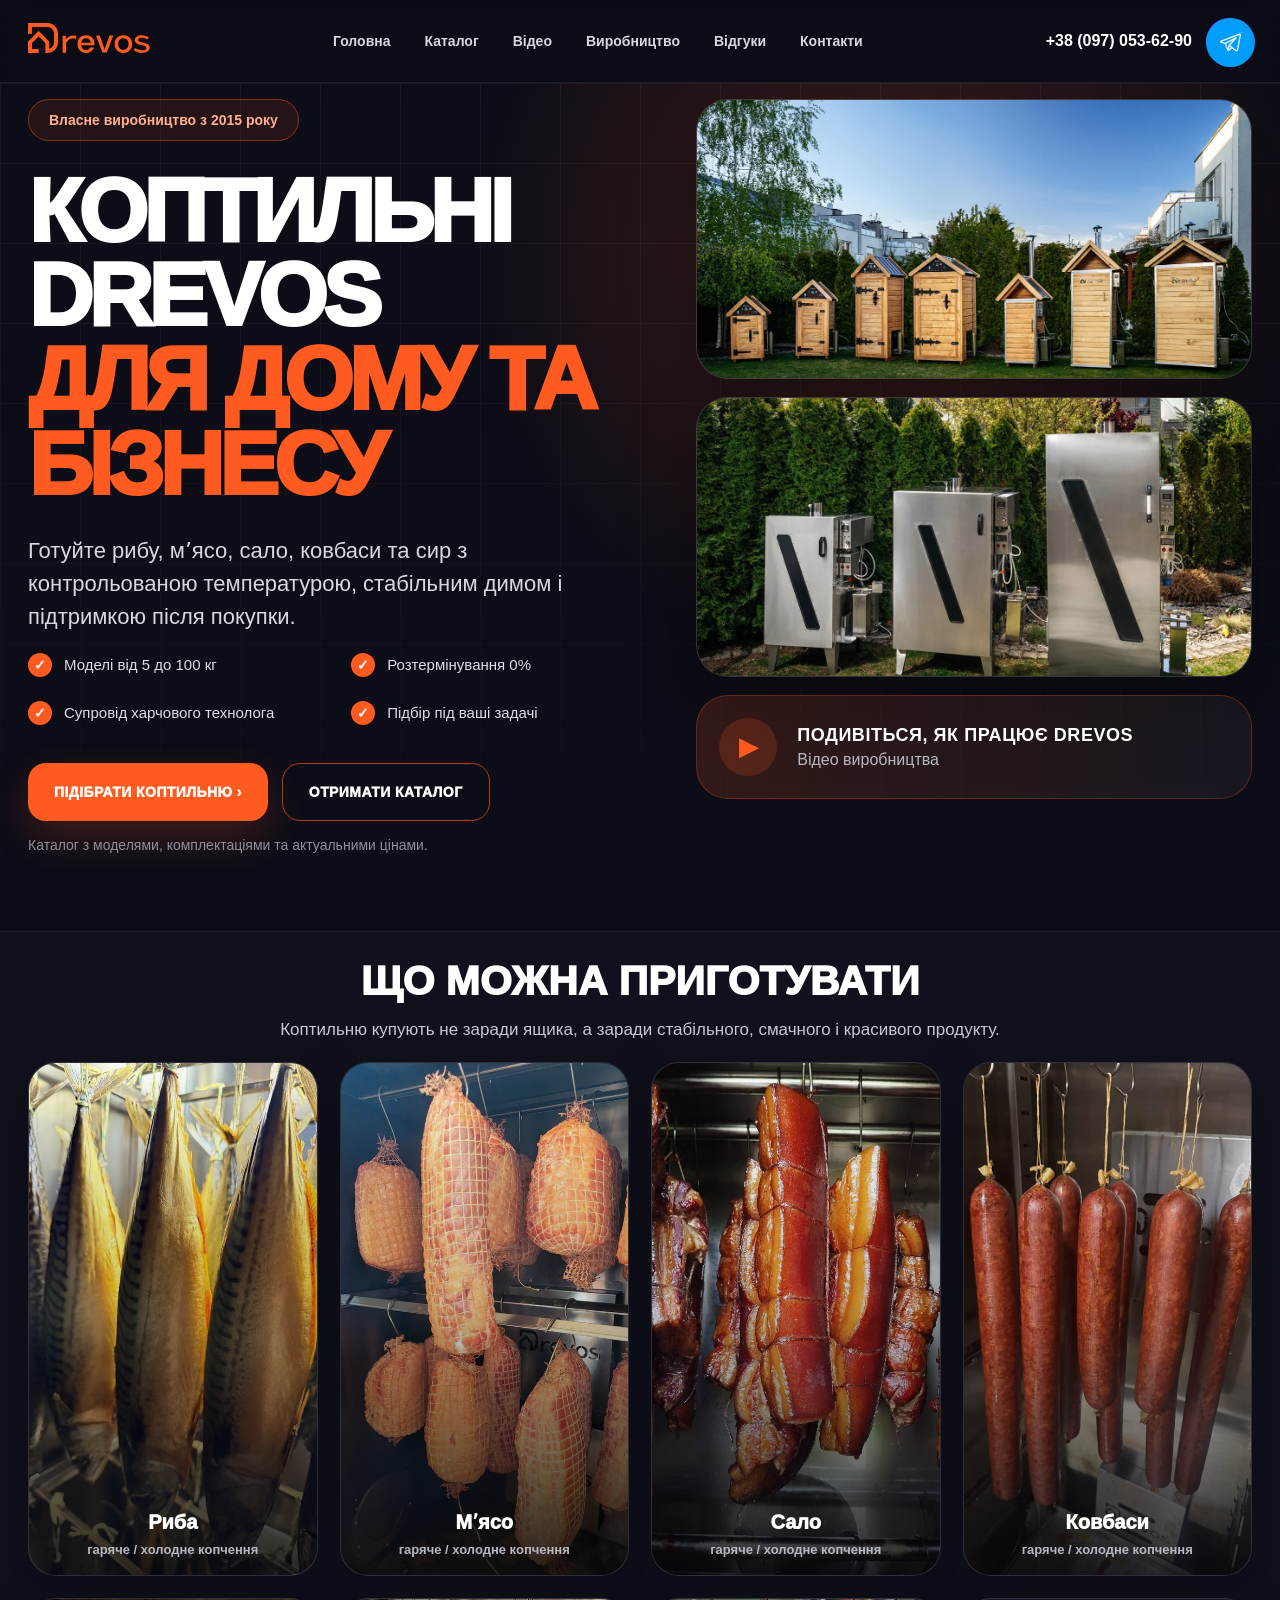
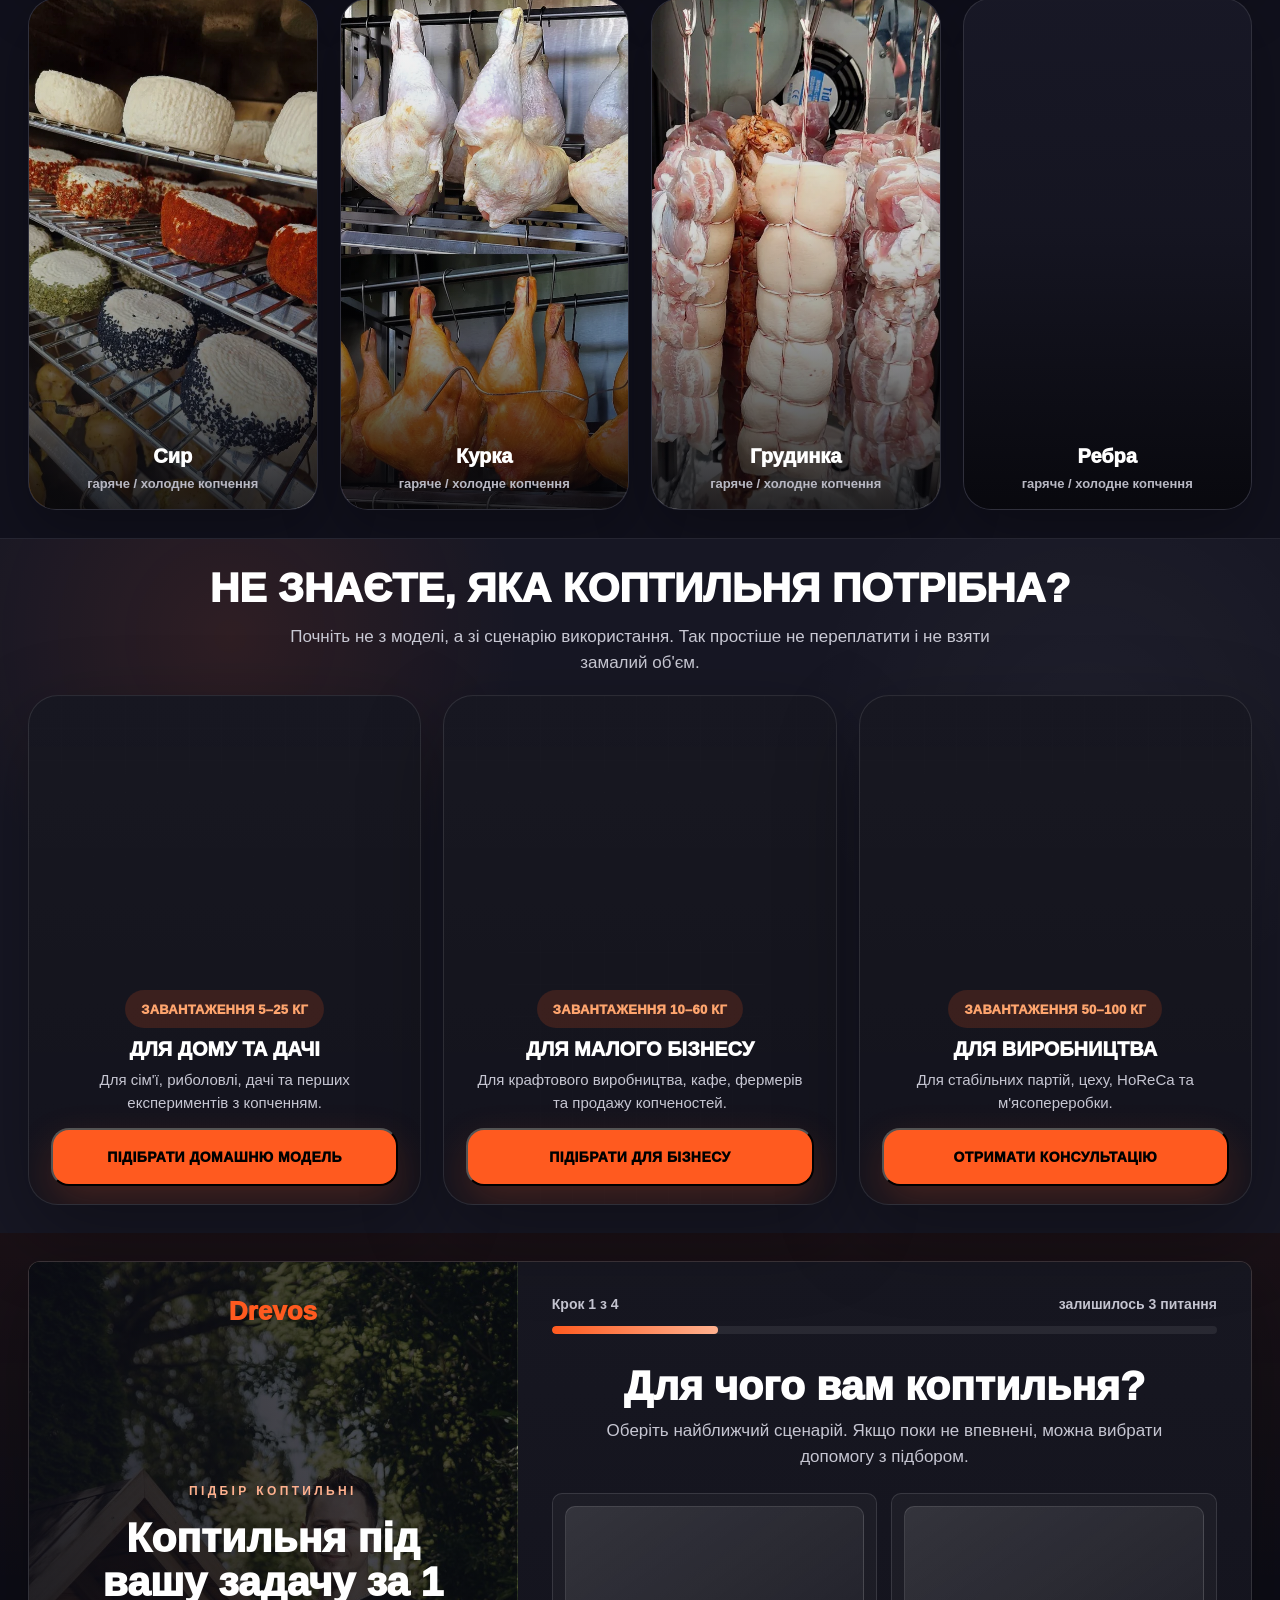
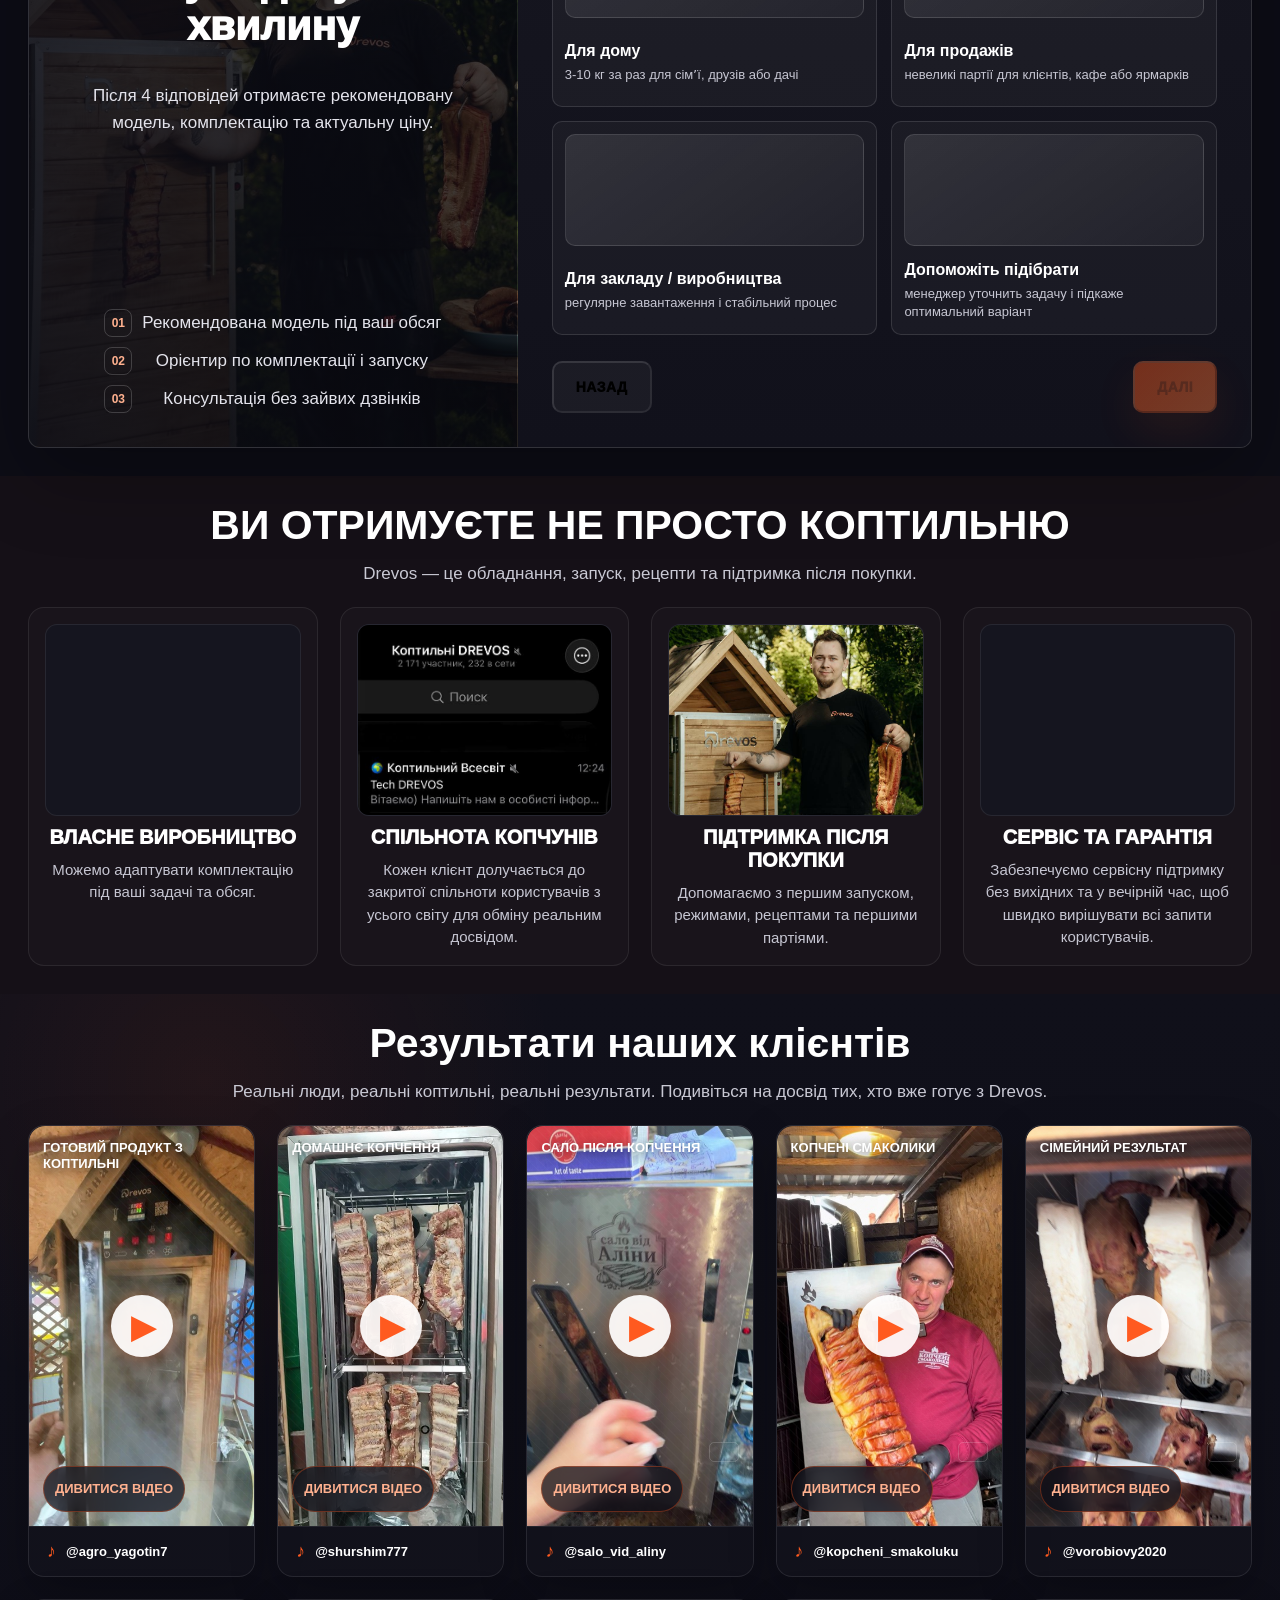
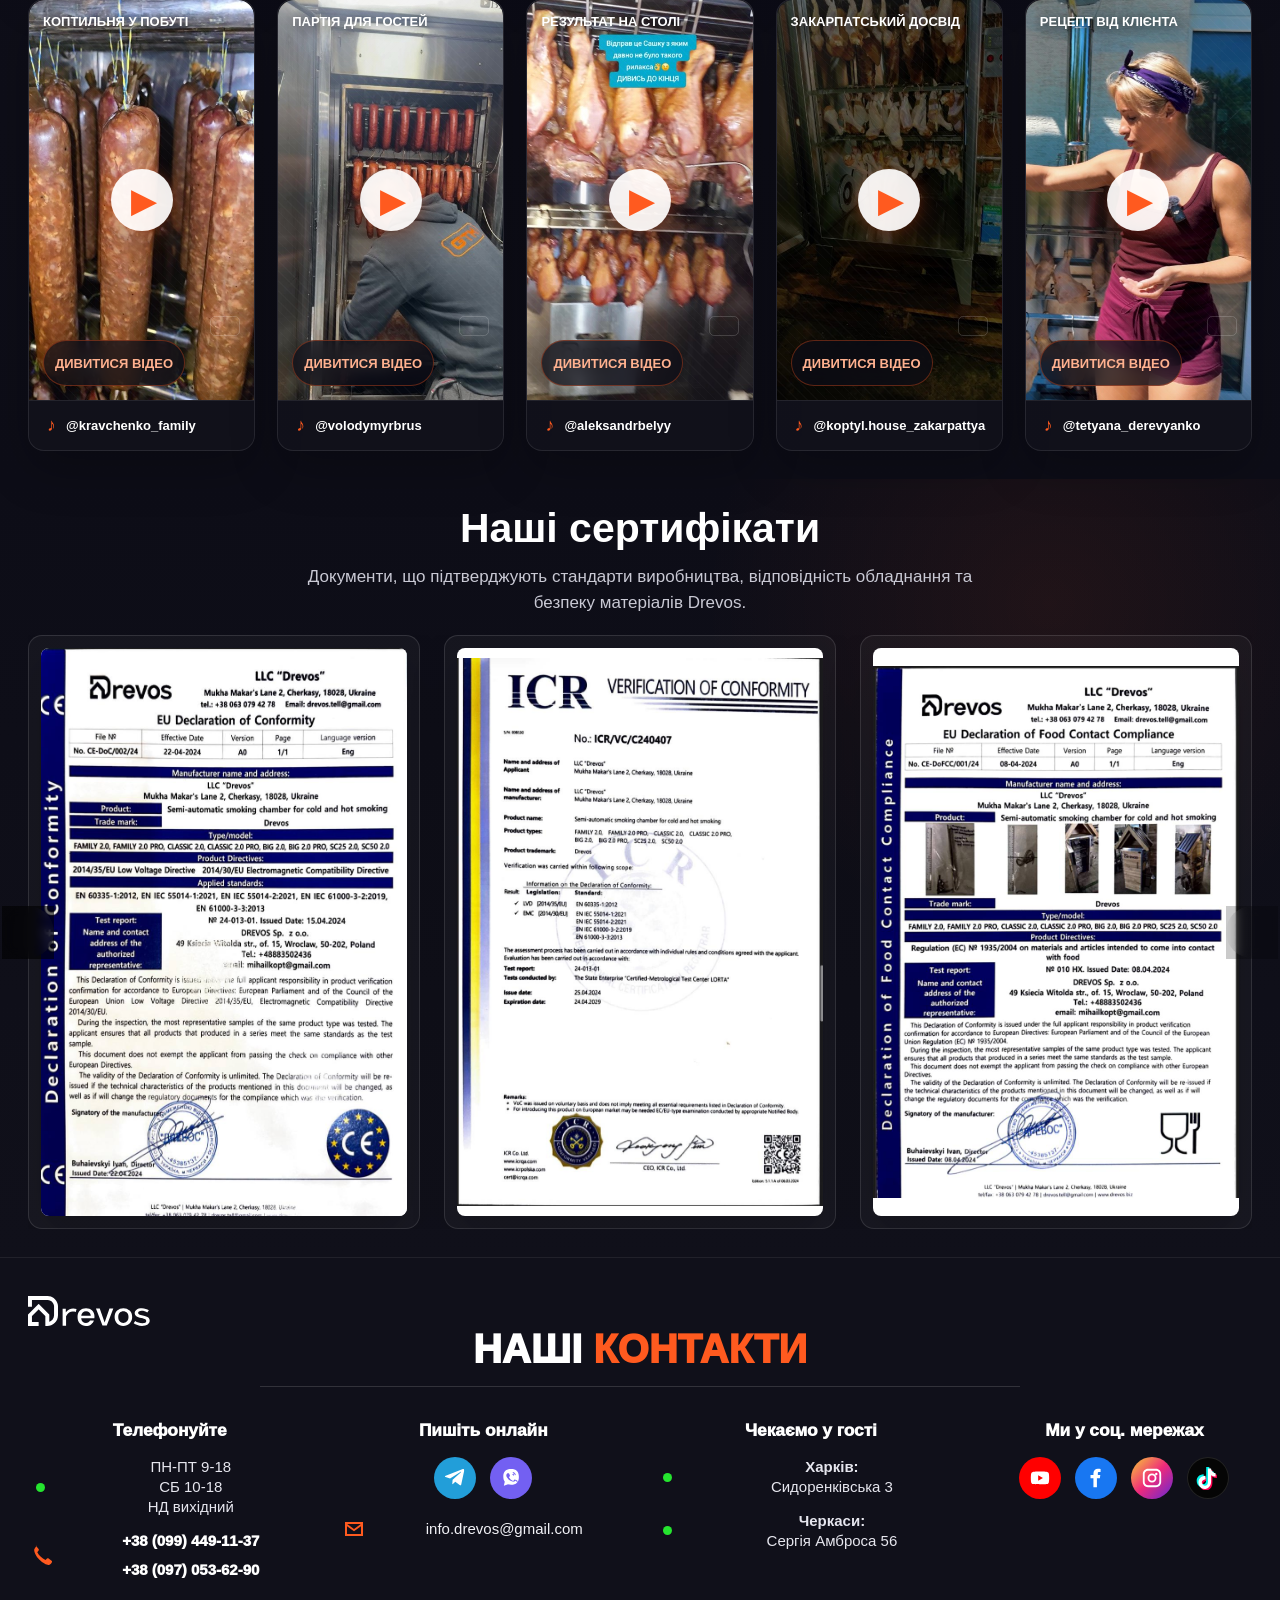
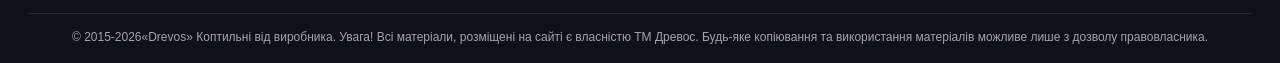
==== commit ace67d32: "Fix mobile hero: center h1 + 2x2 bullets grid - h1 заголовок "Коптильні Drevos / для дому та бізнесу" ====
--- a/landing-preview/index.html
+++ b/landing-preview/index.html
@@ -33,7 +33,7 @@
   <link rel="preload" as="image" href="./images/hero-wood-line.webp" fetchpriority="high" />
   <link rel="preconnect" href="https://www.tiktok.com" crossorigin />
 
-  <link rel="stylesheet" href="./styles.css?v=optimization-20260524" />
+  <link rel="stylesheet" href="./styles.css?v=mobile-fixes-20260524-2" />
 </head>
 <body>
   <header class="header">
--- a/landing-preview/styles.css
+++ b/landing-preview/styles.css
@@ -317,7 +317,8 @@
   }
 
   .bullets {
-    grid-template-columns: 1fr;
+    grid-template-columns: 1fr 1fr;
+    gap: 10px 14px;
   }
 
   .cta-row {
@@ -3298,6 +3299,25 @@
 
   h1 {
     font-size: 24px !important;
+    text-align: center;
+    line-height: 1.1;
+  }
+
+  /* Add ~2mm gap between h1 lines on mobile */
+  h1 br + span,
+  h1 span + span {
+    margin-top: 8px;
+    display: inline-block;
+  }
+
+  /* Hero copy centered on mobile */
+  .hero-copy {
+    text-align: center;
+  }
+
+  .hero-copy .lead,
+  .hero-copy > p {
+    text-align: center;
   }
 
   h2 {
@@ -3480,8 +3500,12 @@
 
 @media (max-width: 768px) {
   .bullets {
-    grid-template-columns: 1fr;
-    gap: 16px;
+    grid-template-columns: 1fr 1fr !important;
+    gap: 10px 14px !important;
+  }
+
+  .bullets > * {
+    font-size: 12px !important;
   }
 }
 
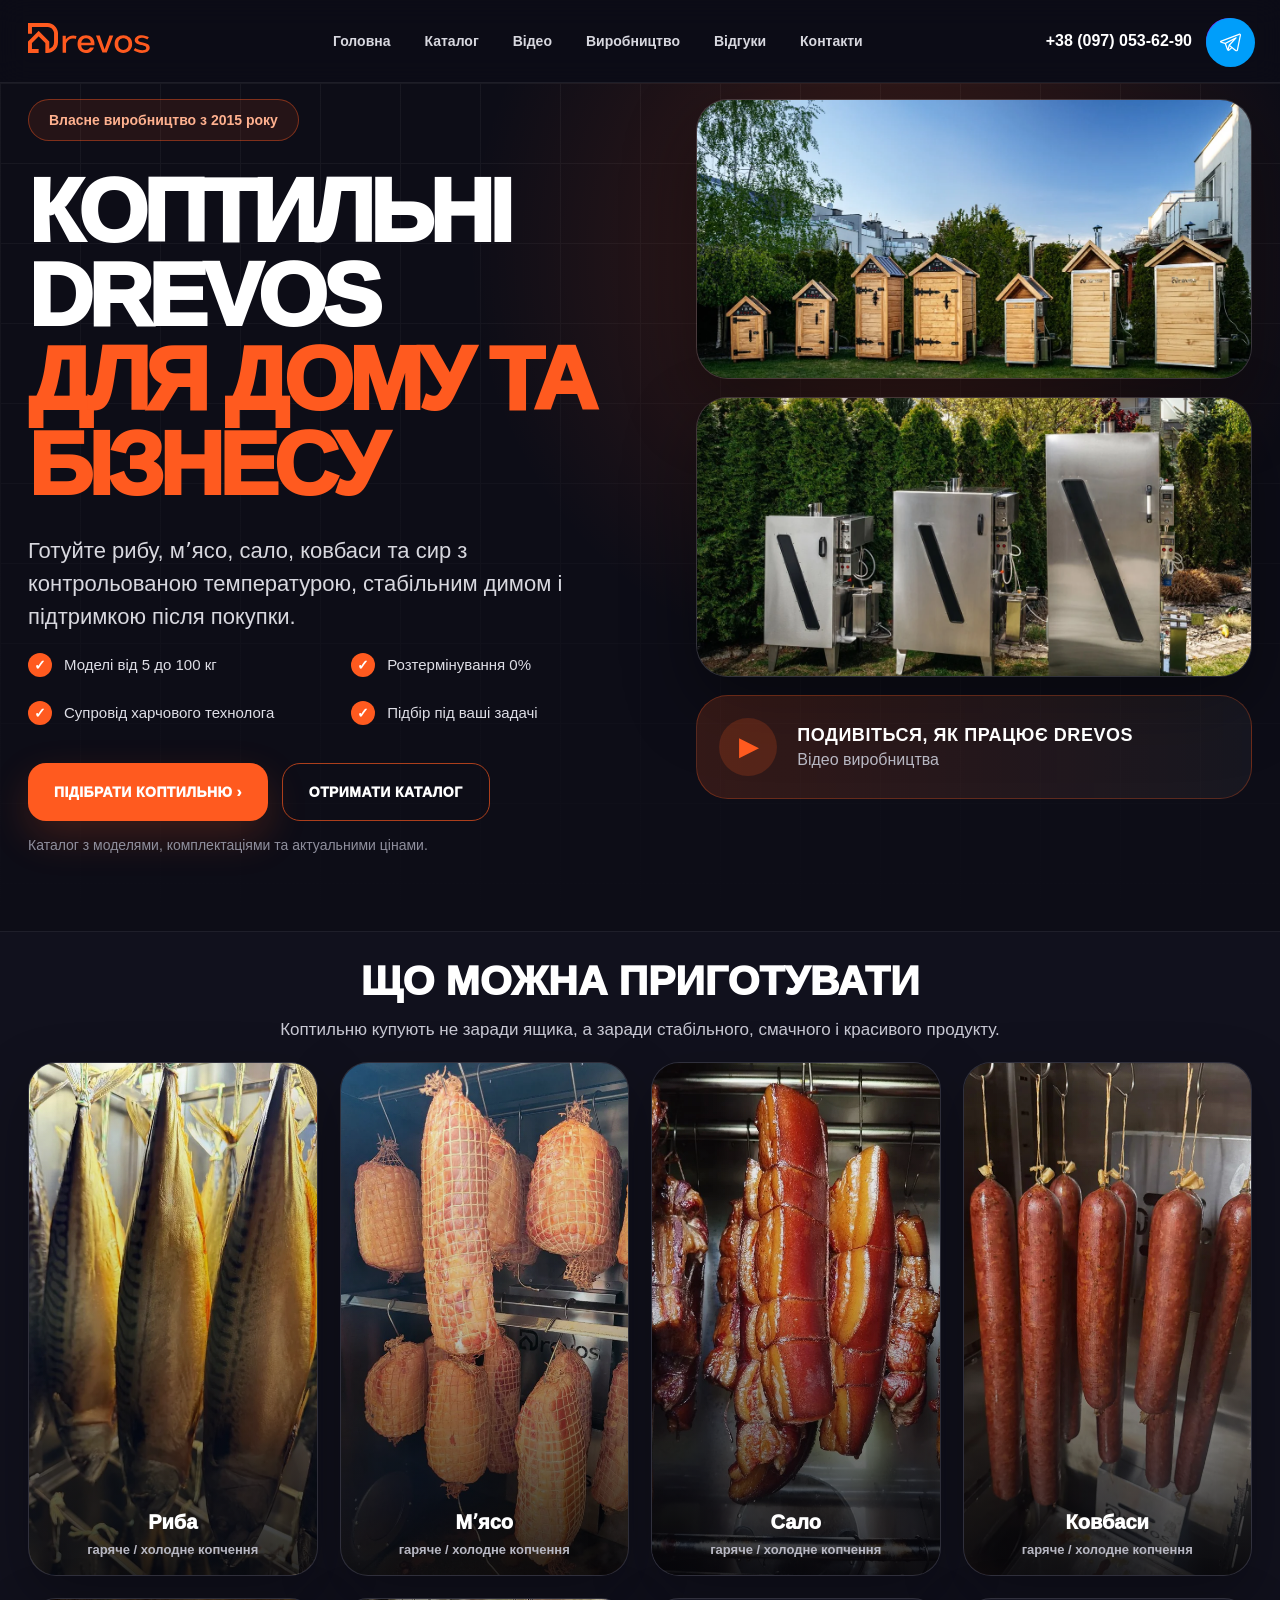
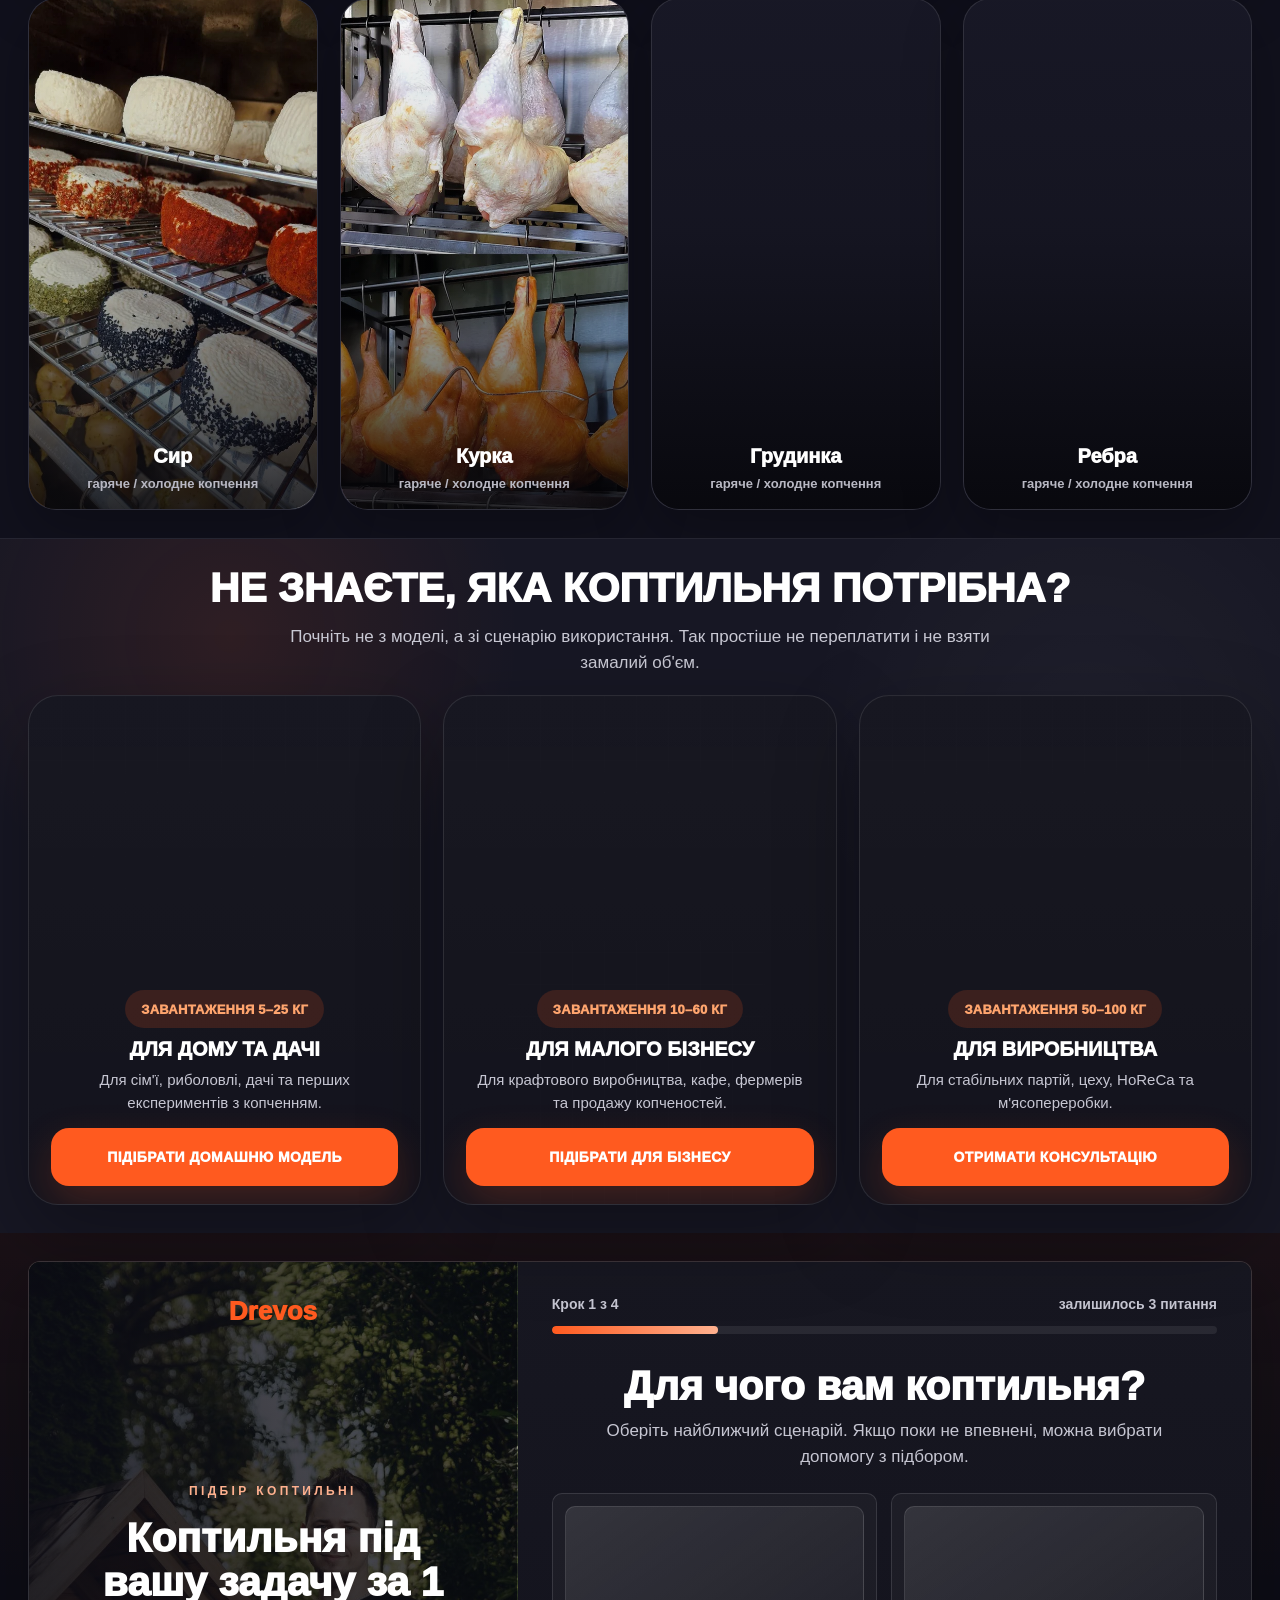
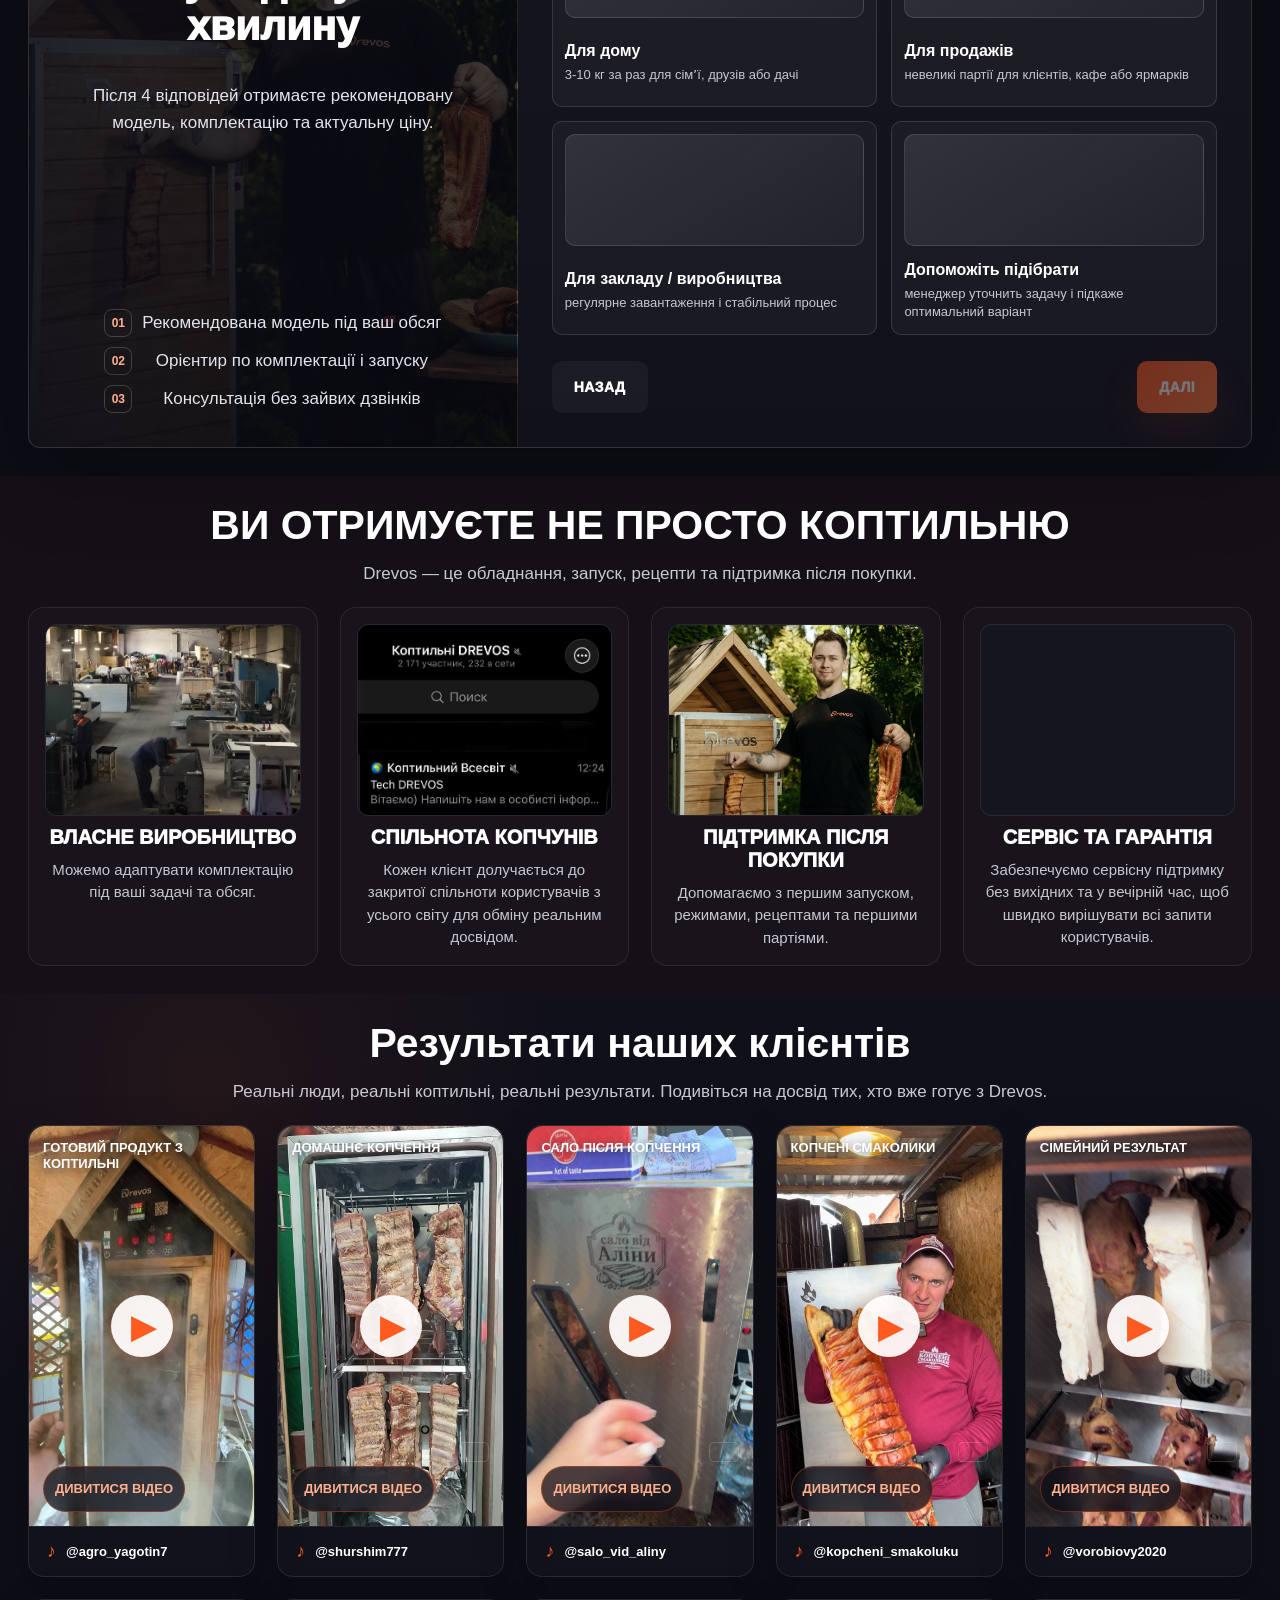
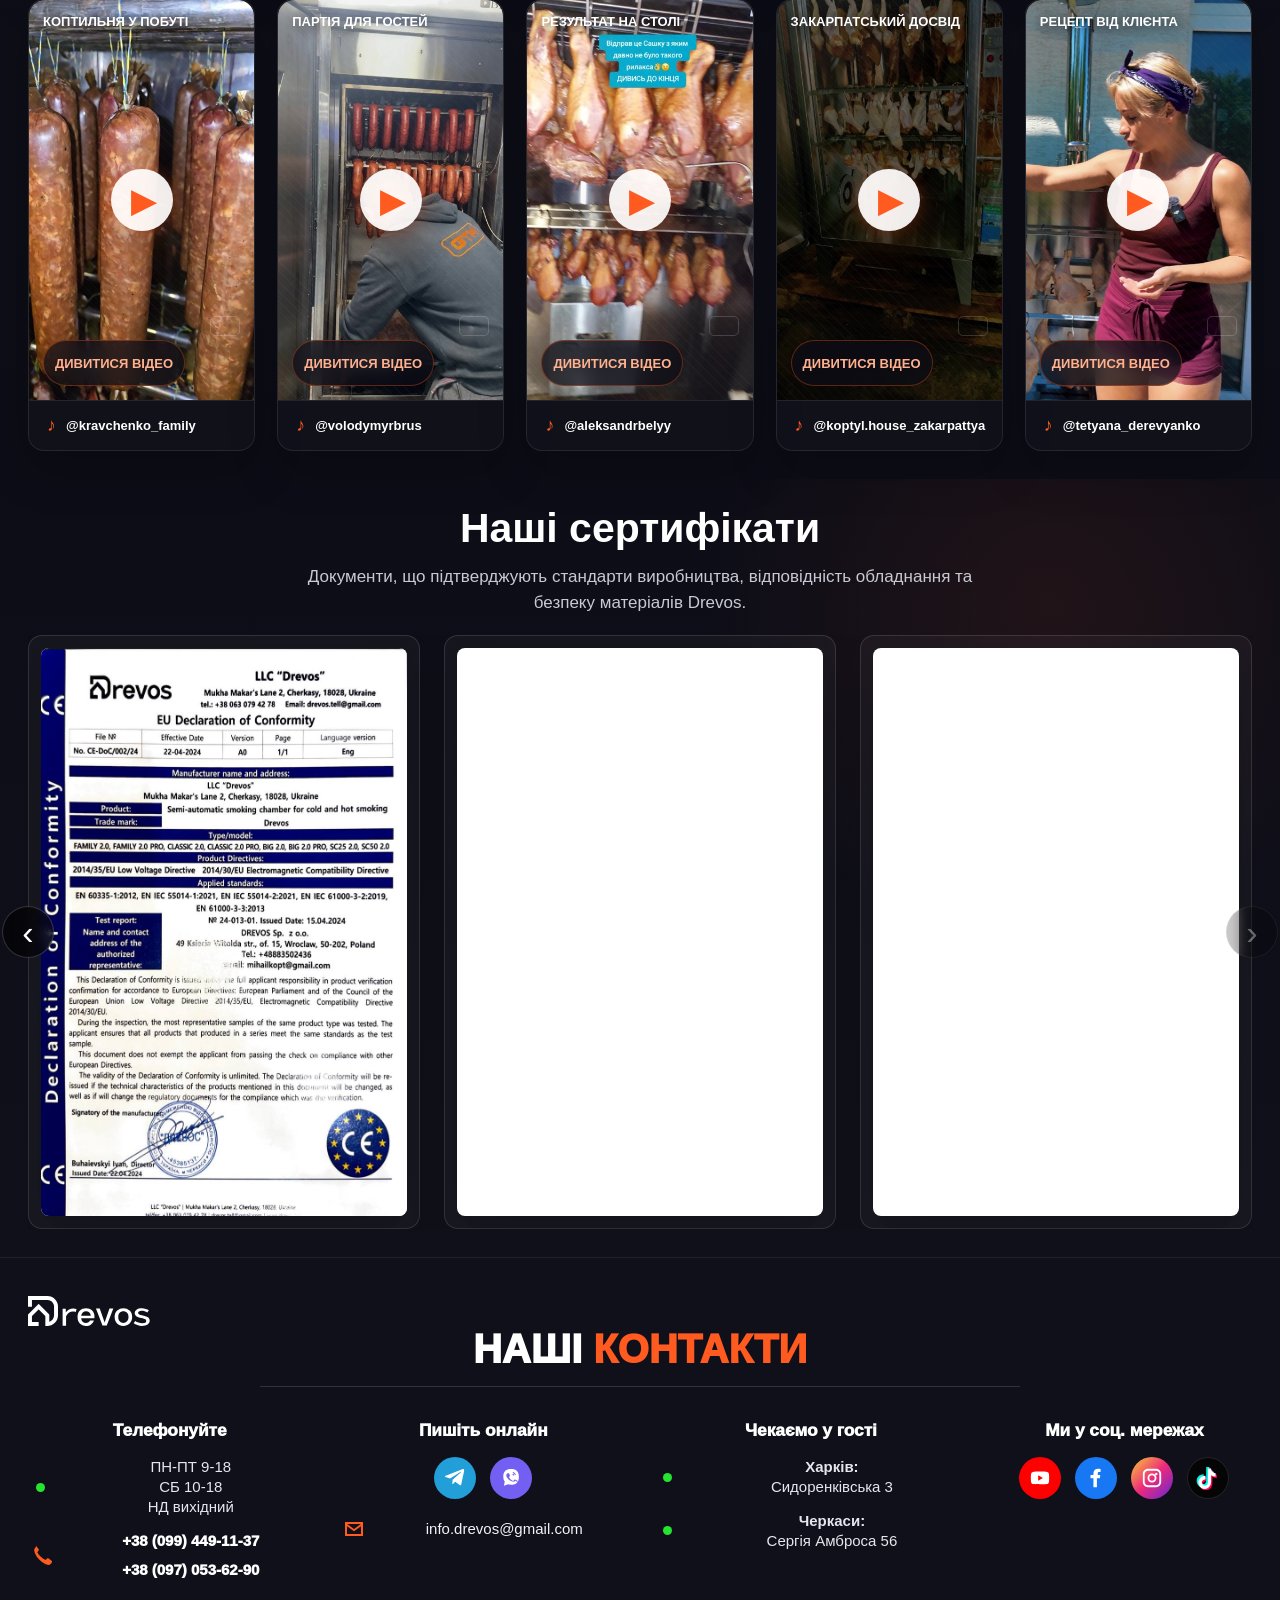
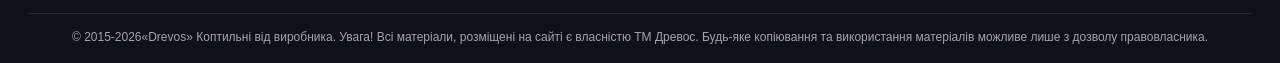
==== commit 9bdb9913: "Fix: button text color + Telegram link in mobile-bar - .btn: добавлены reset стилей для <button> (bo" ====
--- a/landing-preview/index.html
+++ b/landing-preview/index.html
@@ -33,7 +33,7 @@
   <link rel="preload" as="image" href="./images/hero-wood-line.webp" fetchpriority="high" />
   <link rel="preconnect" href="https://www.tiktok.com" crossorigin />
 
-  <link rel="stylesheet" href="./styles.css?v=mobile-fixes-20260524-2" />
+  <link rel="stylesheet" href="./styles.css?v=button-fix-20260524-3" />
 </head>
 <body>
   <header class="header">
@@ -901,7 +901,7 @@
 
   <div class="mobile-bar">
     <a href="tel:+380970536290">Дзвінок</a>
-    <a href="https://t.me/Drevos_smoker" target="_blank" rel="noopener">Telegram</a>
+    <a href="https://telegram.me/drevos_ua" target="_blank" rel="noopener">Telegram</a>
     <a href="#" class="mobile-bar-catalog bullet-modal-btn" data-modal="catalog-modal">Каталог</a>
   </div>
   <div class="video-modal" data-video-modal aria-hidden="true">
--- a/landing-preview/styles.css
+++ b/landing-preview/styles.css
@@ -173,11 +173,28 @@
   display: inline-flex;
   align-items: center;
   justify-content: center;
+  /* Reset button defaults so <button> looks like <a> */
+  border: 0;
+  cursor: pointer;
+  font-family: inherit;
+  color: #fff;
+  text-decoration: none;
+  -webkit-appearance: none;
+  appearance: none;
 }
 
 .primary {
   background: #ff5a1f;
+  color: #fff;
   box-shadow: 0 16px 40px rgba(255,90,31,0.20);
+}
+
+.primary:hover {
+  background: #ff7544;
+}
+
+.primary:active {
+  background: #e84a14;
 }
 
 .secondary {
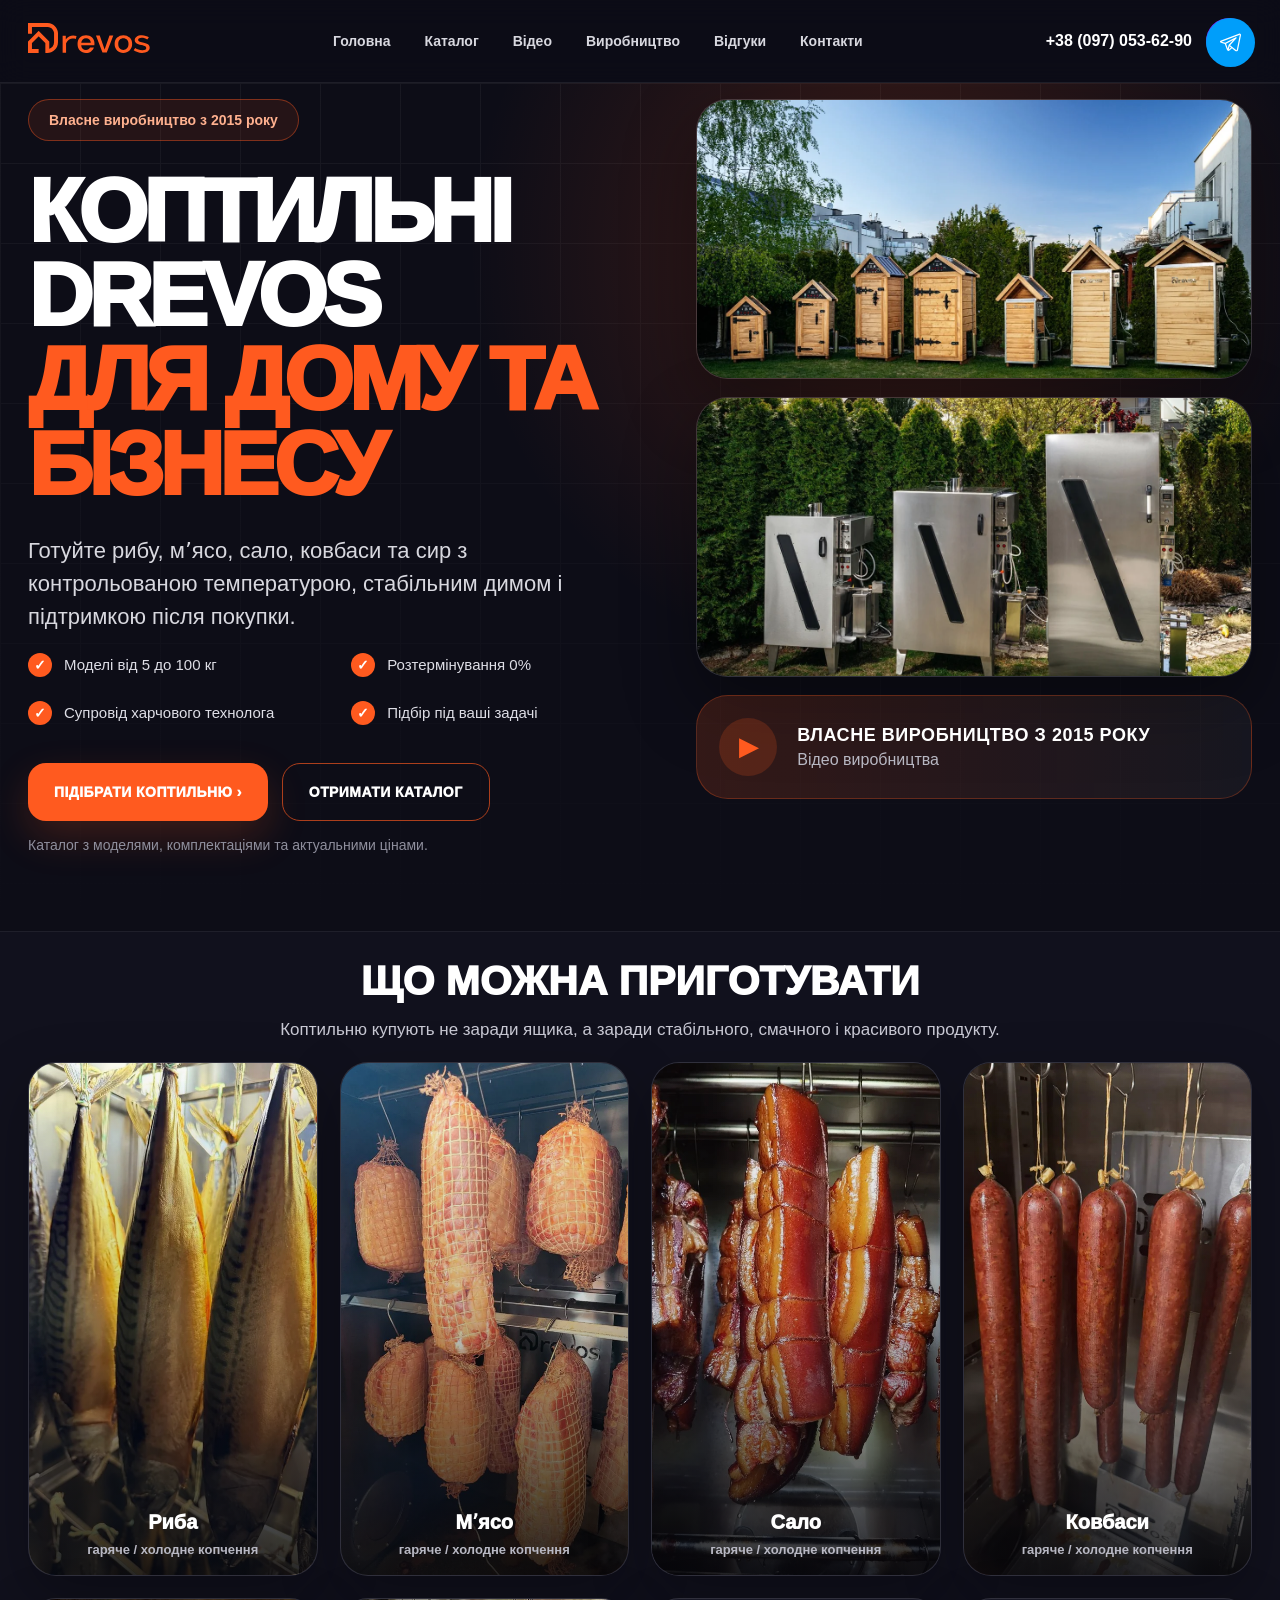
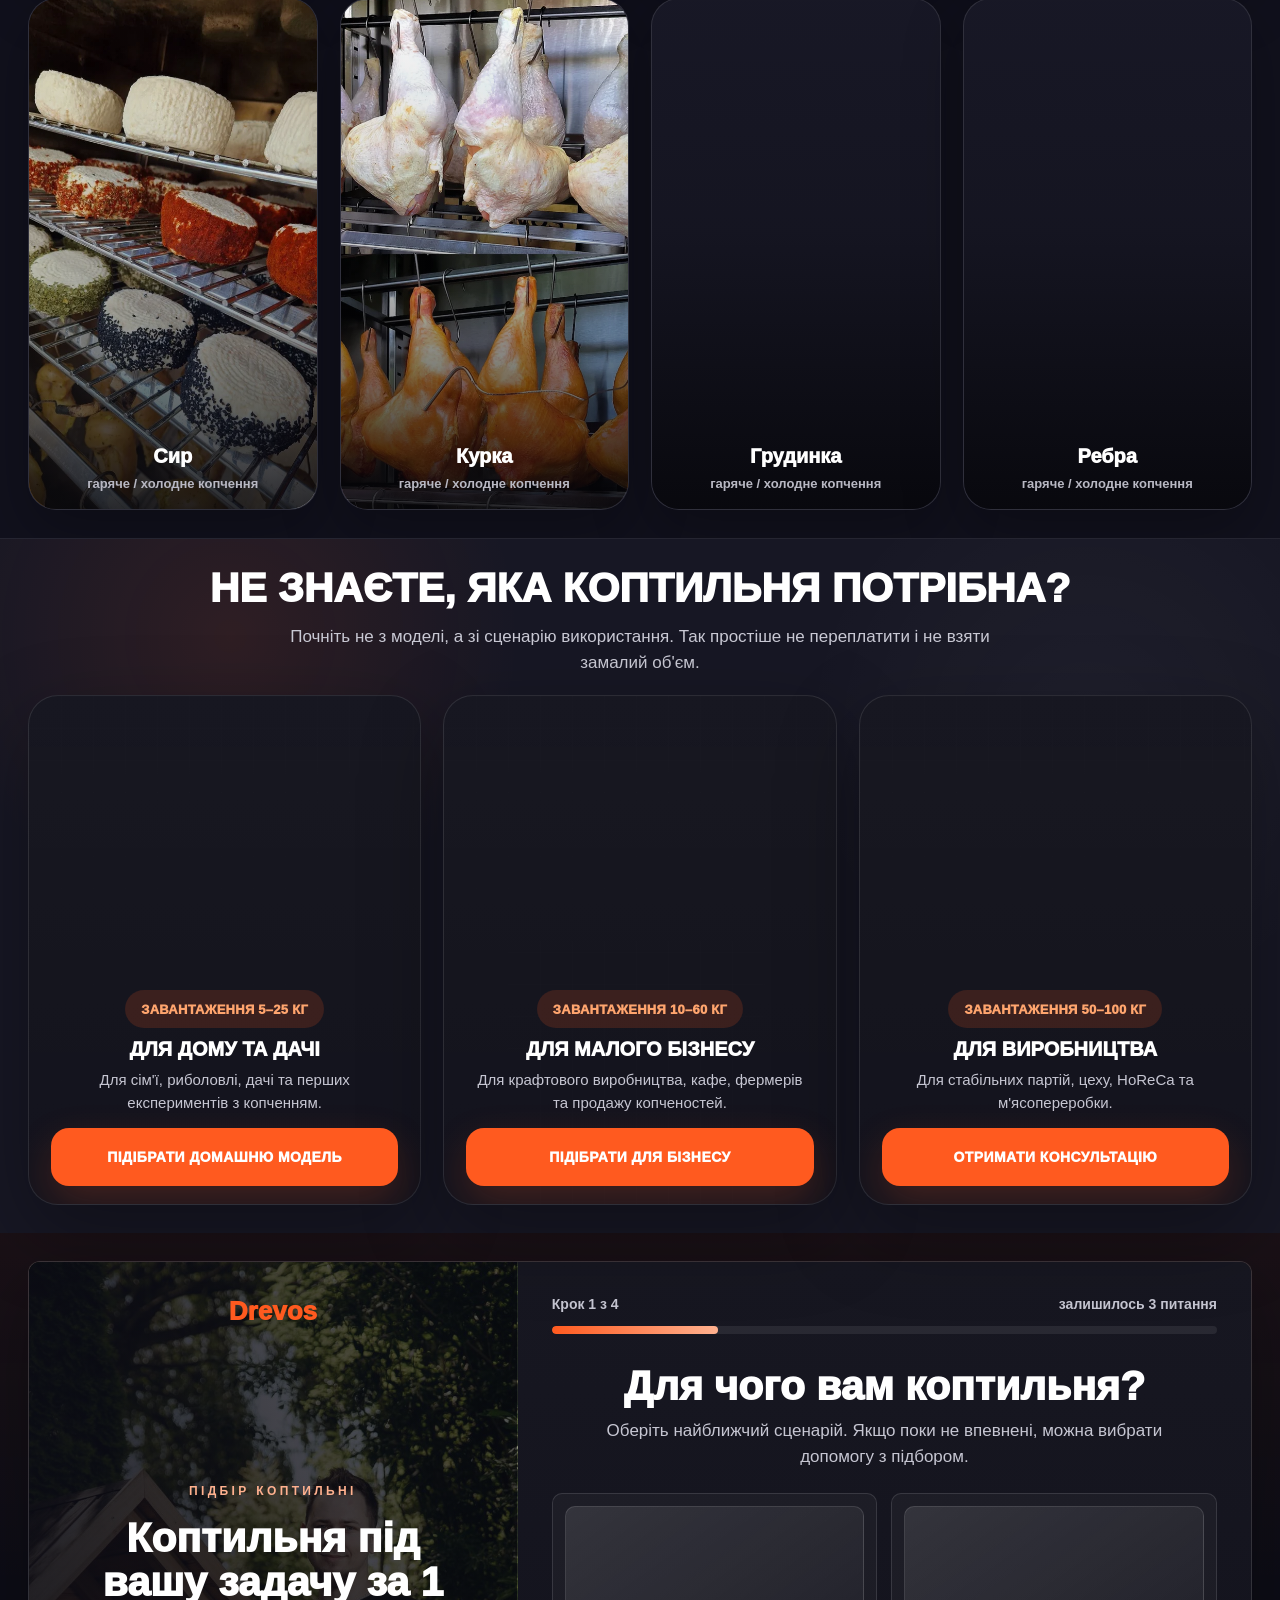
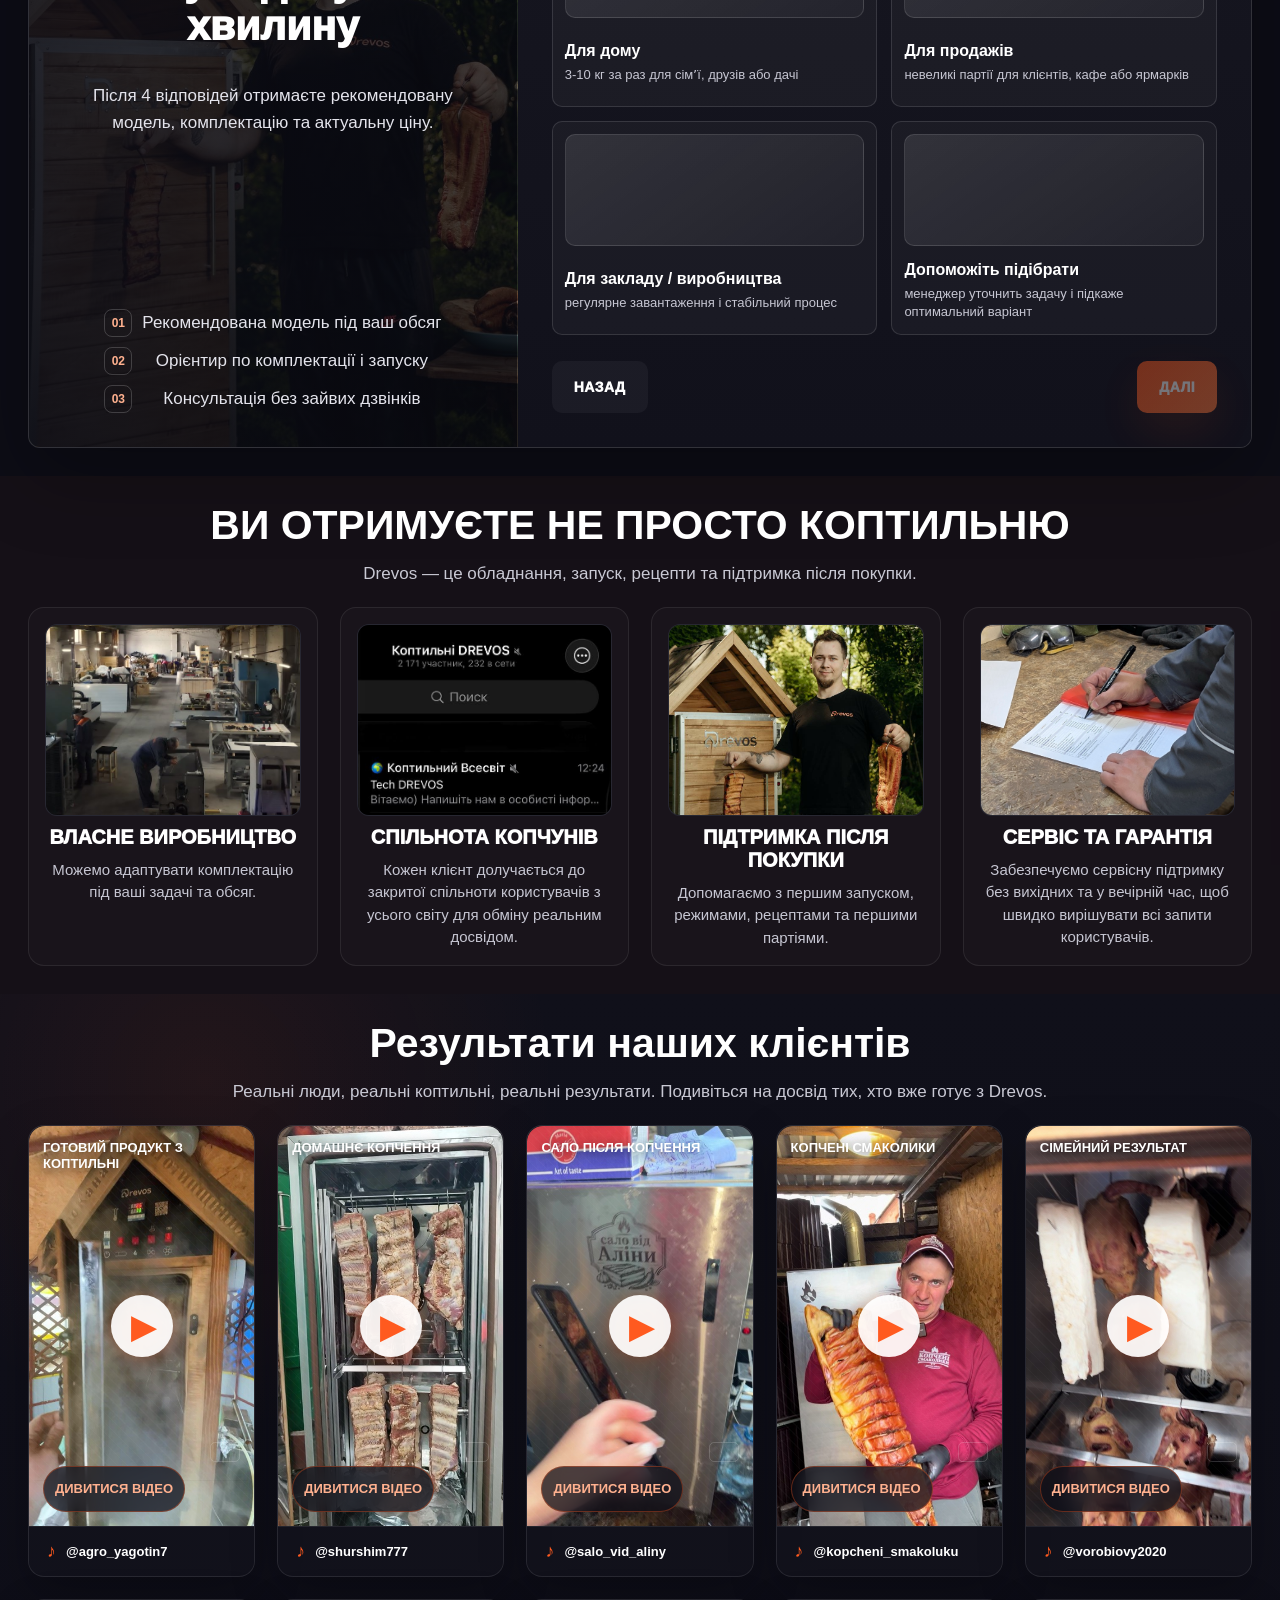
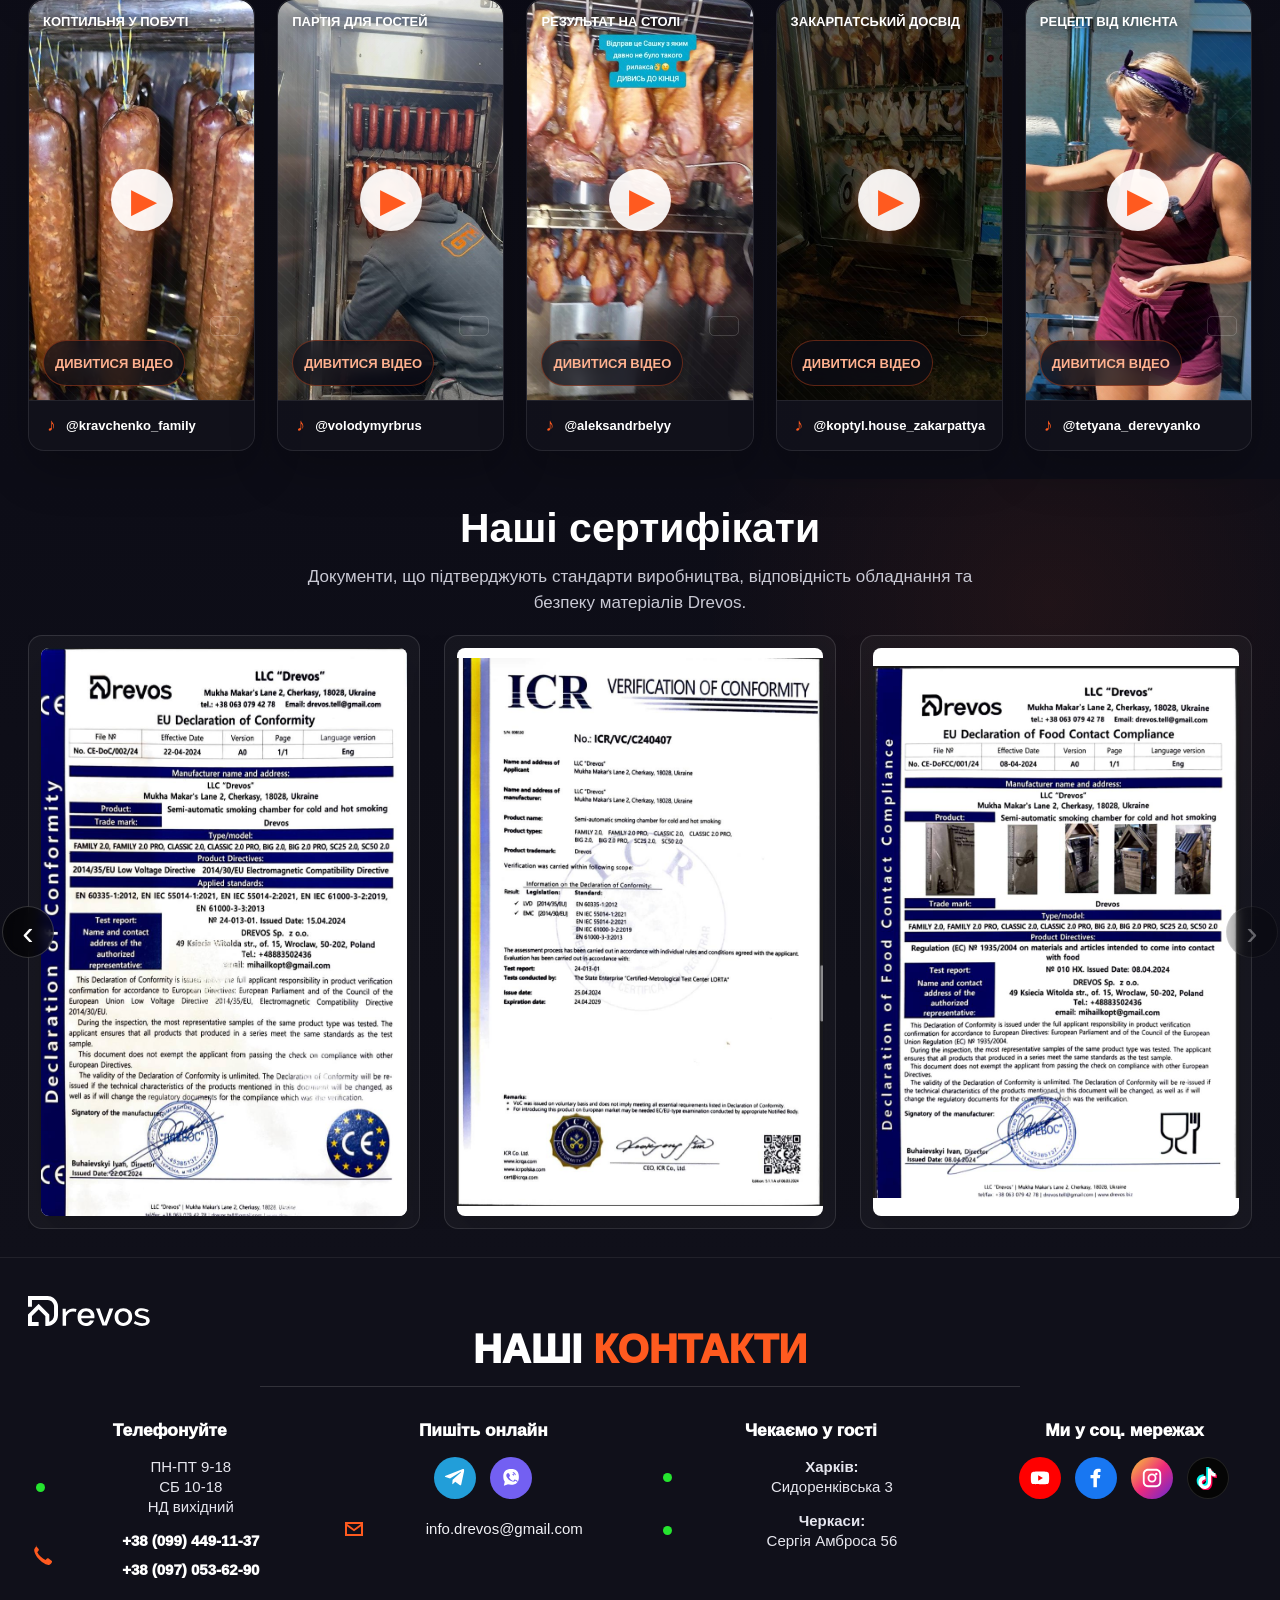
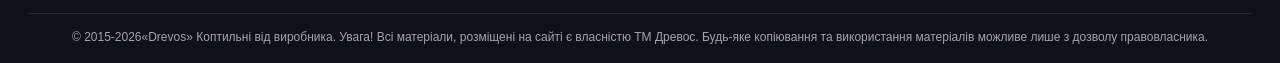
==== commit f962f3b7: "Mobile hero: enlarge h1, hide badge, fix video card - Скрыт badge "Власне виробництво з 2015 року" в" ====
--- a/landing-preview/index.html
+++ b/landing-preview/index.html
@@ -33,7 +33,7 @@
   <link rel="preload" as="image" href="./images/hero-wood-line.webp" fetchpriority="high" />
   <link rel="preconnect" href="https://www.tiktok.com" crossorigin />
 
-  <link rel="stylesheet" href="./styles.css?v=button-fix-20260524-3" />
+  <link rel="stylesheet" href="./styles.css?v=hero-fix-20260524-4" />
 </head>
 <body>
   <header class="header">
@@ -120,10 +120,10 @@
           </div>
 
           <button class="video-card" type="button" data-video-open>
-            <div class="play">▶</div>
-            <div>
-              <strong>Подивіться, як працює Drevos</strong>
-              <span>Відео виробництва</span>
+            <div class="play" aria-hidden="true">▶</div>
+            <div class="video-card-text">
+              <strong>Власне виробництво з 2015 року</strong>
+              <span class="video-card-sub">Відео виробництва</span>
             </div>
           </button>
         </div>
--- a/landing-preview/styles.css
+++ b/landing-preview/styles.css
@@ -321,8 +321,18 @@
 
   .hero-inner {
     grid-template-columns: 1fr;
-    padding: 14px 14px 24px;
-    gap: 16px;
+    padding: 6px 14px 16px;
+    gap: 10px;
+  }
+
+  /* Hide "Власне виробництво з 2015 року" badge on mobile (moved to video card) */
+  .hero-copy .badge {
+    display: none;
+  }
+
+  /* Tight gap between header and h1 */
+  main {
+    padding-top: 48px !important;
   }
 
   h1 {
@@ -354,22 +364,43 @@
     padding: 12px 14px;
     gap: 12px;
     border-radius: 20px;
-  }
-
-  .play {
-    width: 40px;
-    height: 40px;
-    font-size: 18px;
+    align-items: center;
+  }
+
+  .video-card .play {
+    width: 44px !important;
+    height: 44px !important;
+    min-width: 44px;
+    font-size: 18px !important;
+    background: rgba(255,90,31,0.22) !important;
+    color: #ff5a1f !important;
+    border-radius: 999px;
+    display: grid !important;
+    place-items: center;
+    flex-shrink: 0;
+  }
+
+  .video-card-text {
+    display: flex;
+    flex-direction: column;
+    gap: 2px;
+    min-width: 0;
   }
 
   .video-card strong {
-    font-size: 13px !important;
+    display: block;
+    font-size: 12px !important;
     letter-spacing: 0.02em;
-  }
-
-  .video-card span {
-    margin-top: 3px;
-    font-size: 11px !important;
+    line-height: 1.2;
+    text-transform: uppercase;
+    color: #fff;
+  }
+
+  .video-card .video-card-sub {
+    margin: 0 !important;
+    font-size: 10px !important;
+    color: #b8b8c3 !important;
+    display: block;
   }
 
   .mobile-bar {
@@ -3315,9 +3346,12 @@
   }
 
   h1 {
-    font-size: 24px !important;
+    font-size: clamp(26px, 7.3vw, 34px) !important;
     text-align: center;
-    line-height: 1.1;
+    line-height: 1.05;
+    letter-spacing: -0.02em;
+    word-spacing: -0.05em;
+    margin: 0 !important;
   }
 
   /* Add ~2mm gap between h1 lines on mobile */
@@ -3325,6 +3359,11 @@
   h1 span + span {
     margin-top: 8px;
     display: inline-block;
+  }
+
+  .hero-copy .lead {
+    font-size: 12px !important;
+    margin: 8px 0 !important;
   }
 
   /* Hero copy centered on mobile */
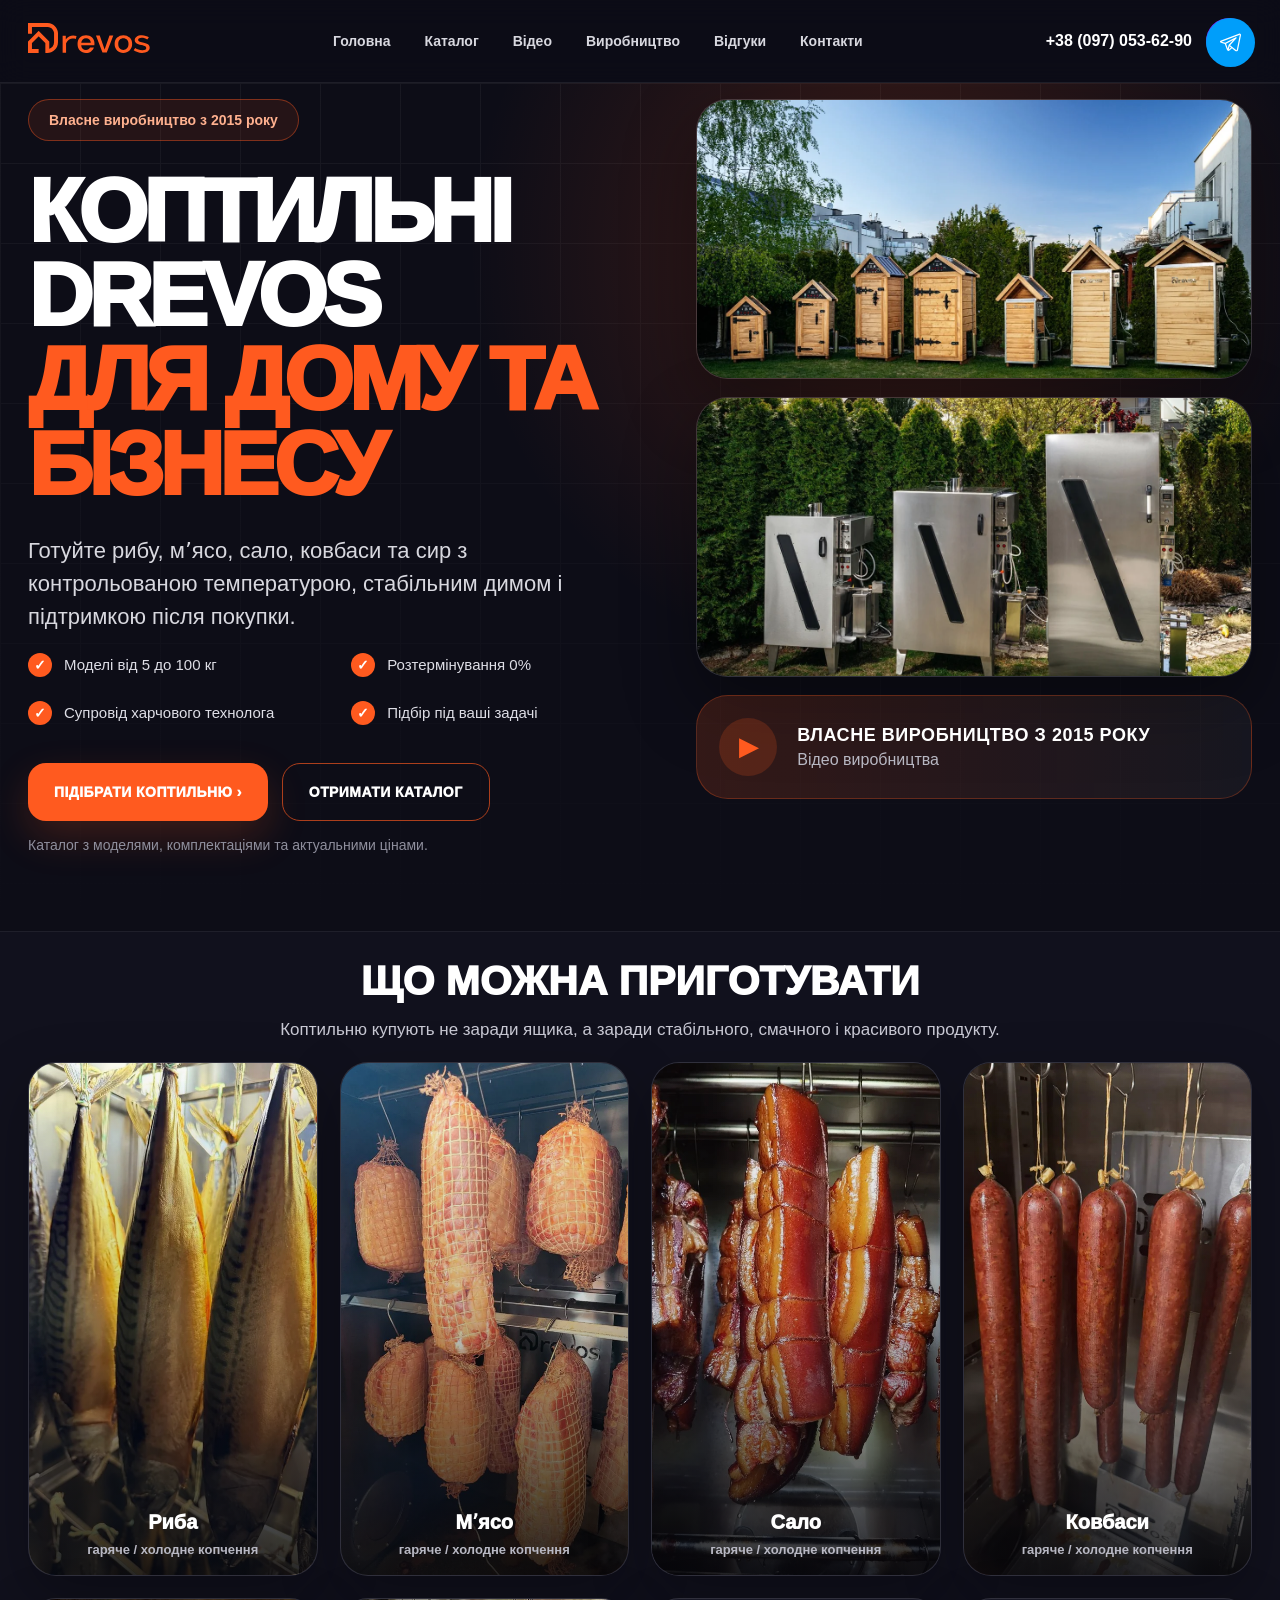
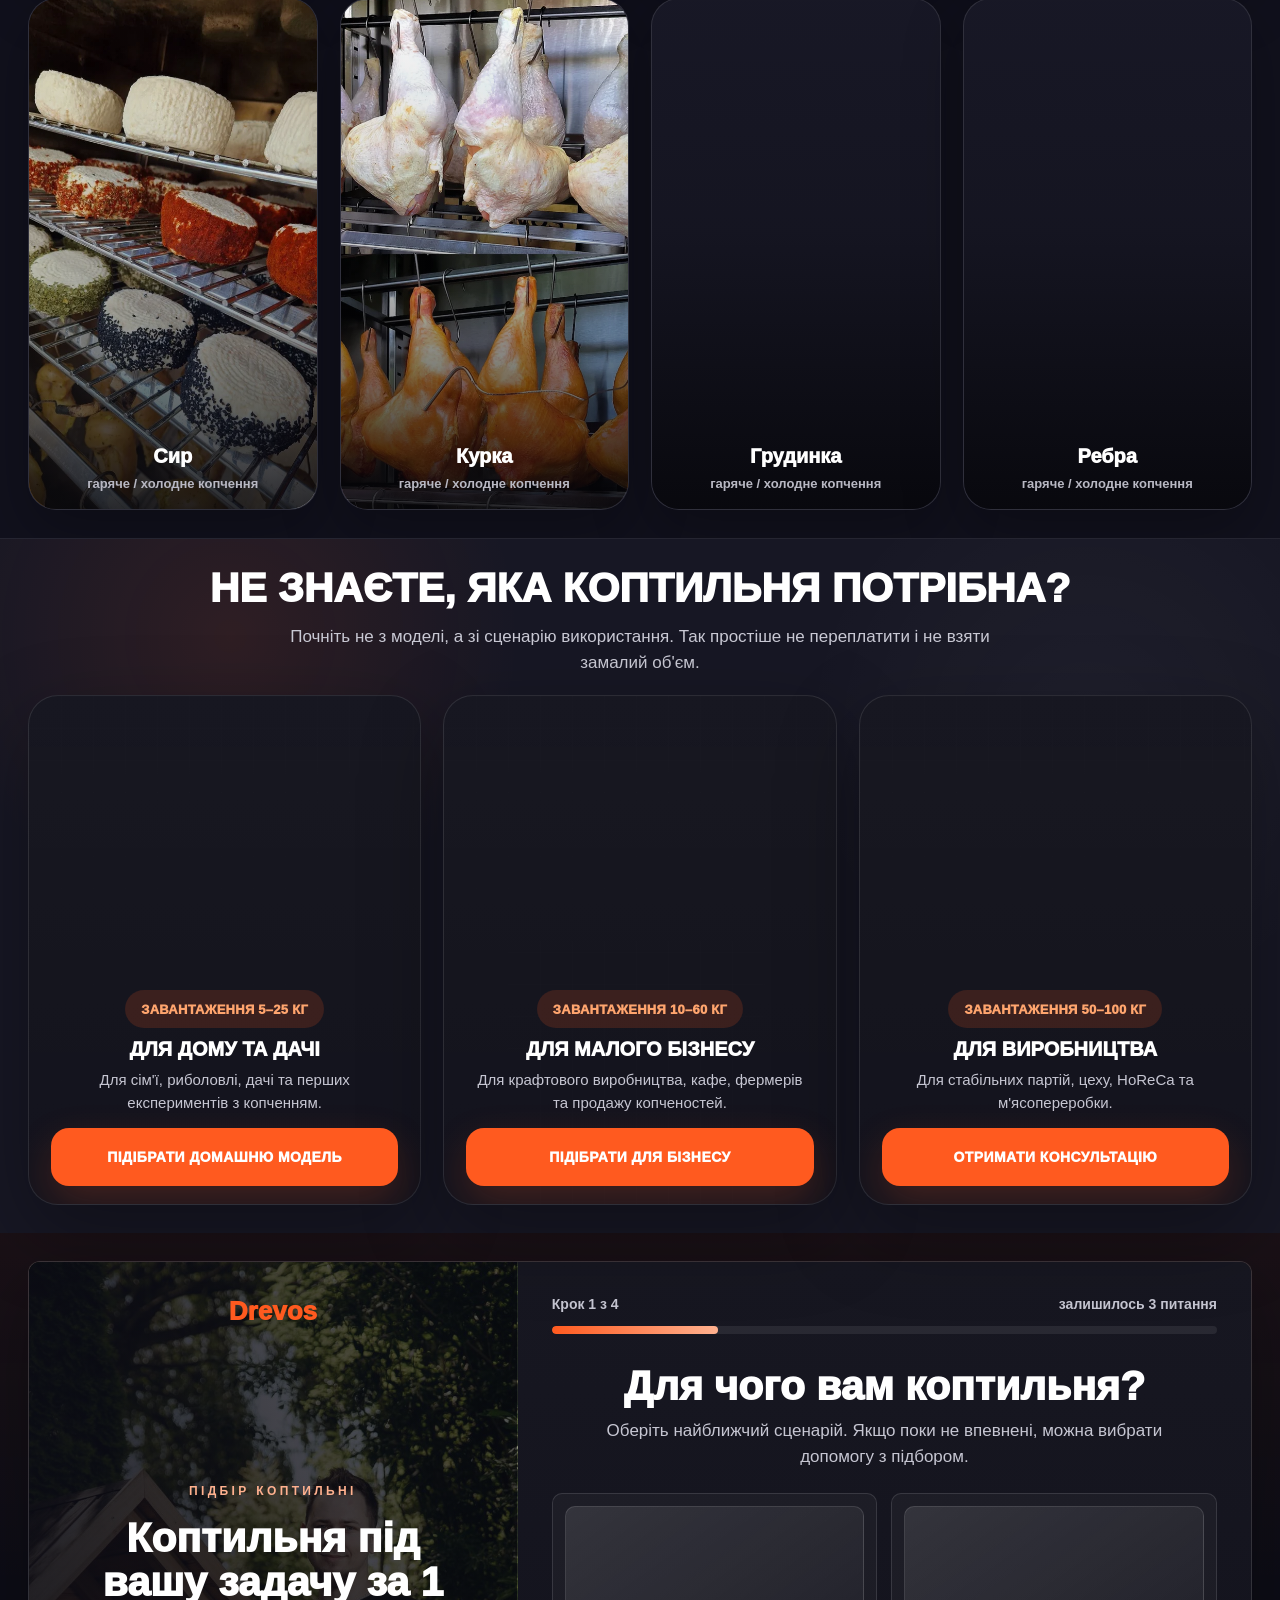
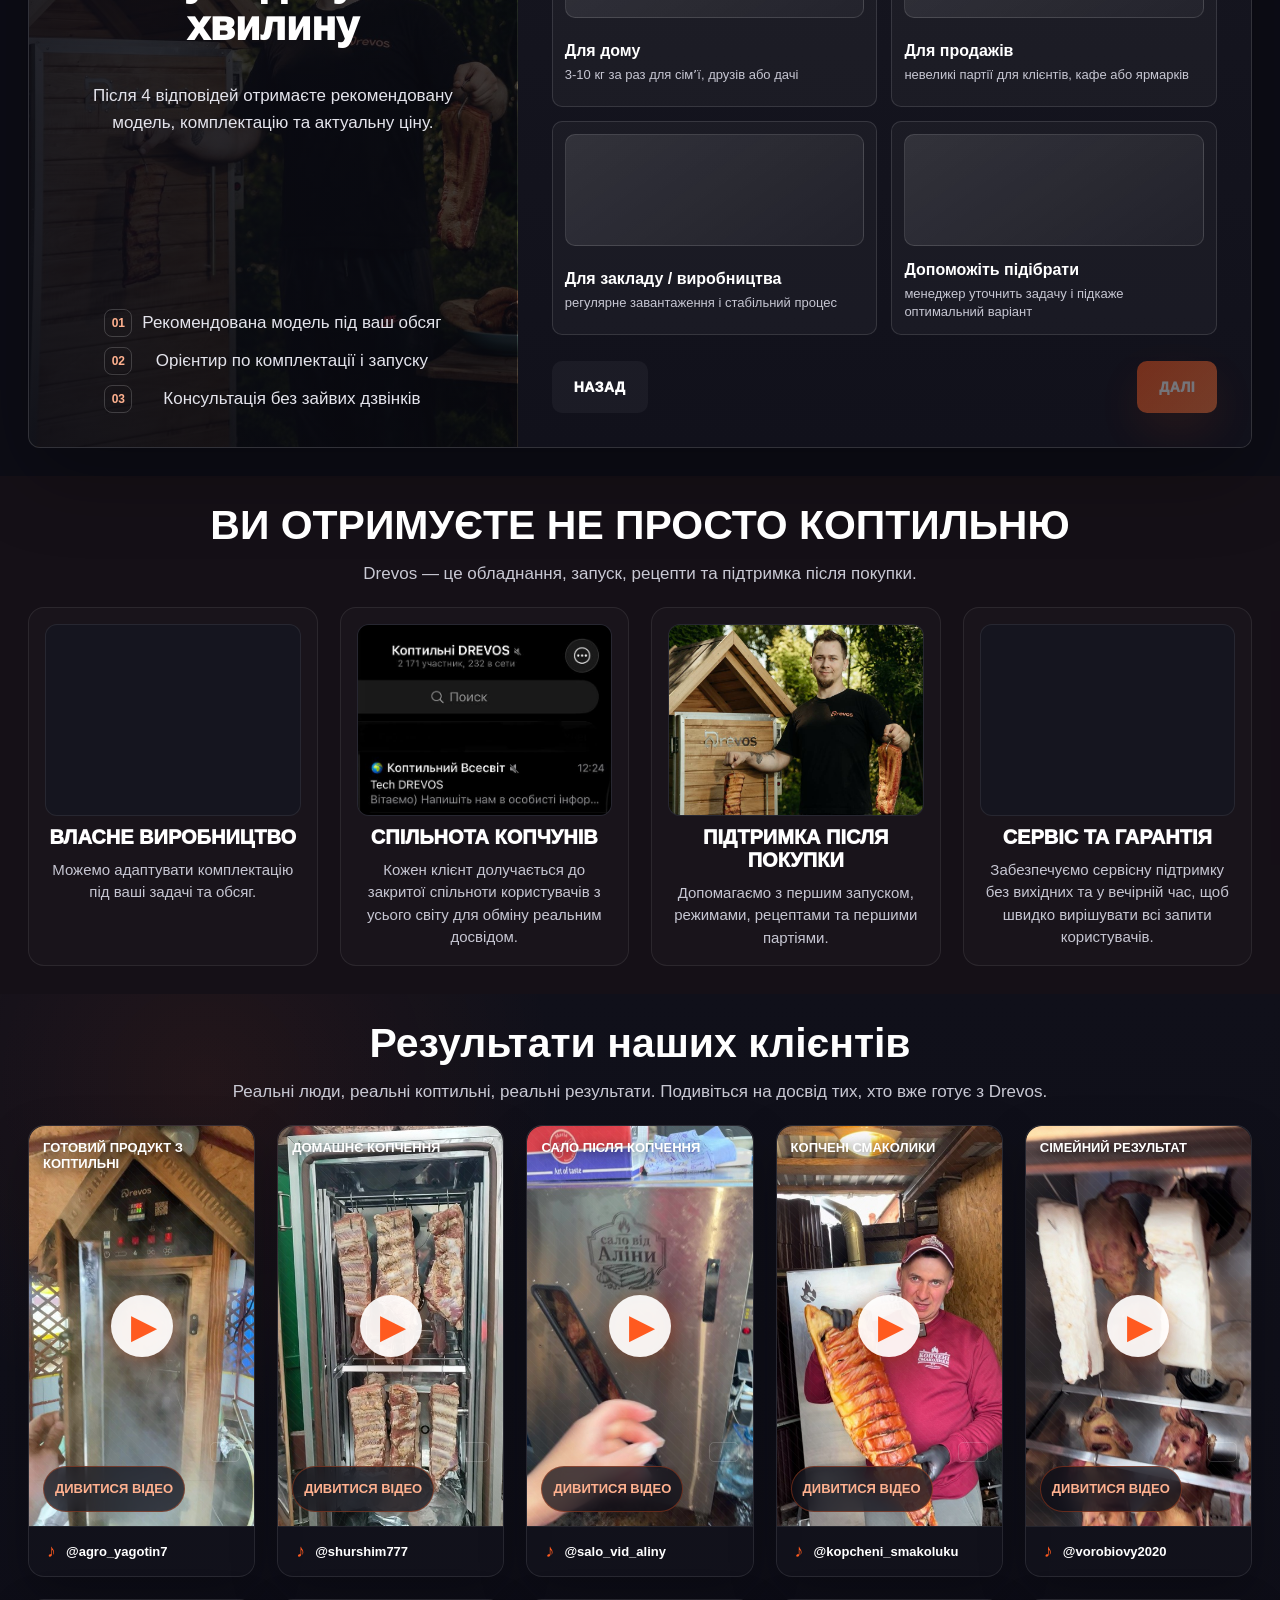
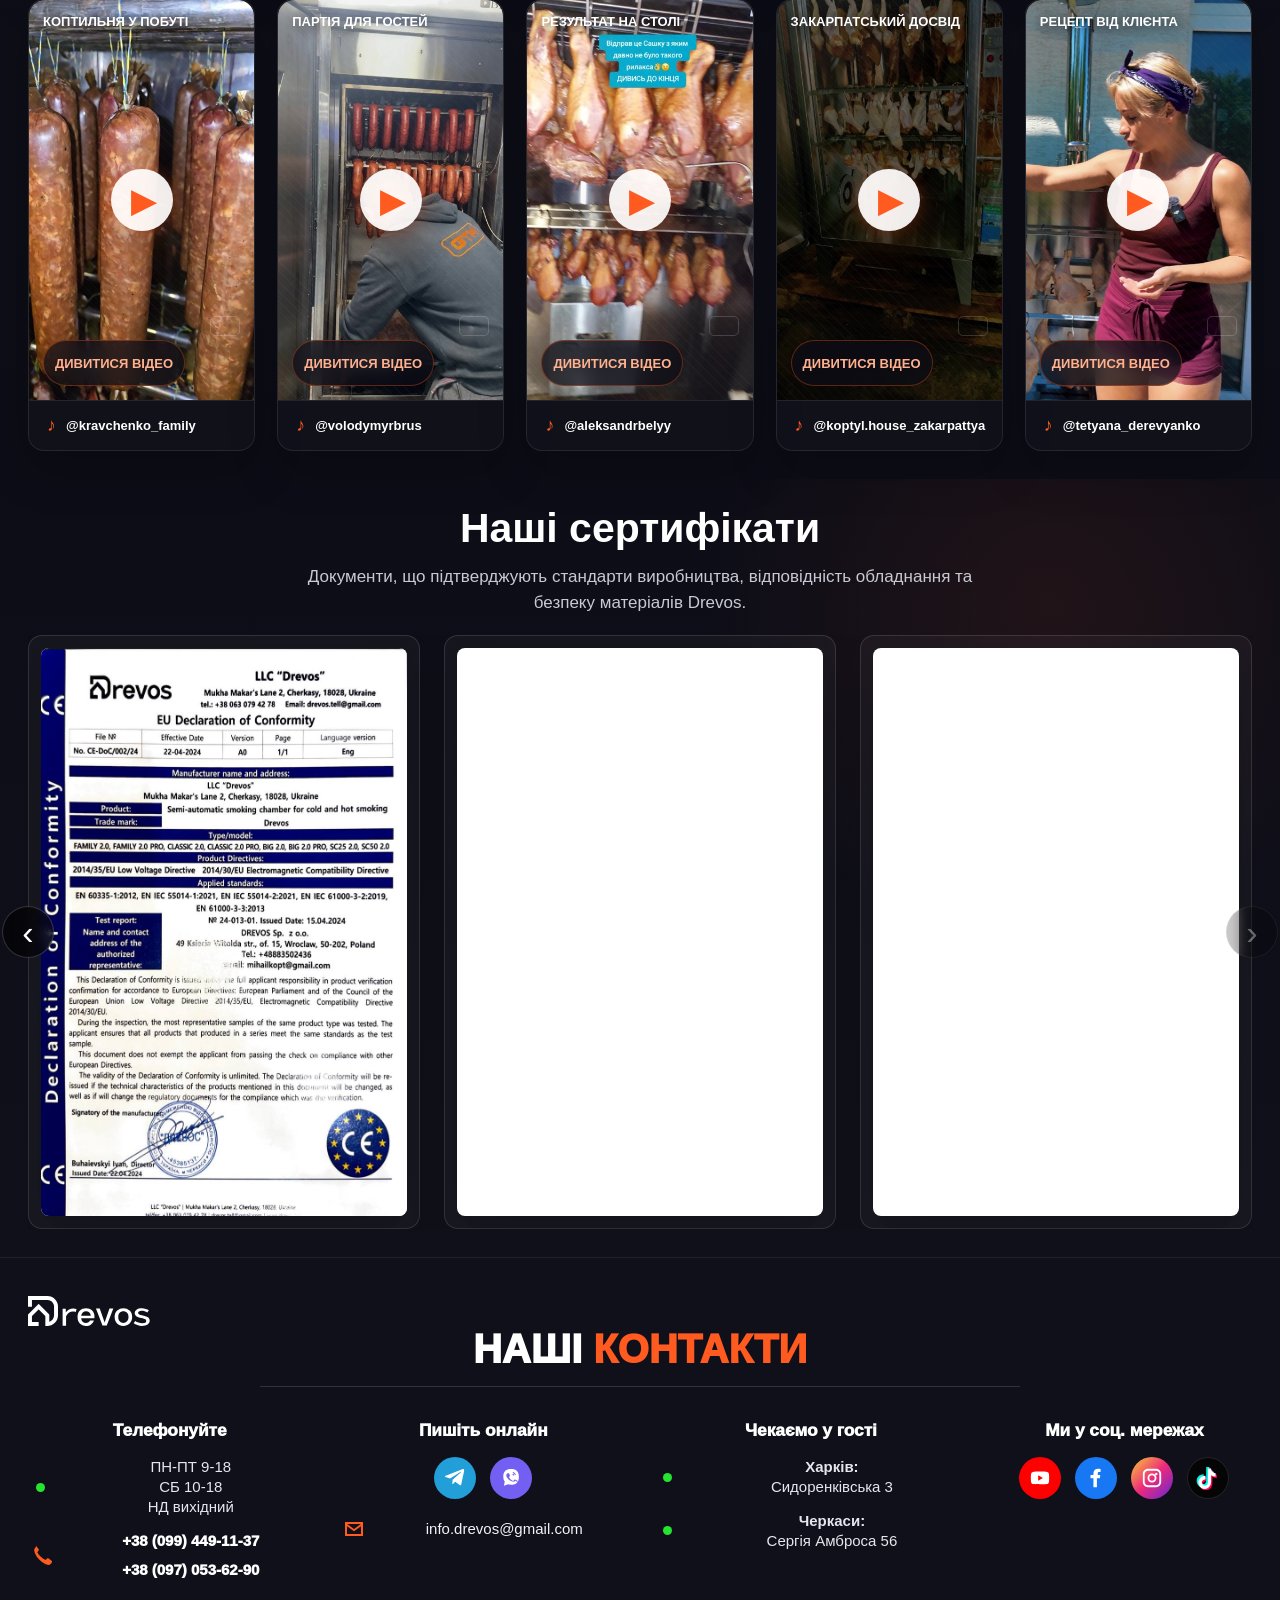
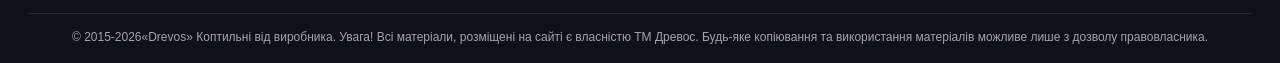
==== commit 825f982f: "Fix: TikTok videos now play WITH SOUND on mobile Problem: - Mobile browsers (iOS Safari, Android Chr" ====
--- a/landing-preview/index.html
+++ b/landing-preview/index.html
@@ -925,7 +925,7 @@
   </div>
 
   <script async src="https://www.tiktok.com/embed.js"></script>
-  <script src="./script.js?v=certificates-slider-20260523"></script>
+  <script src="./script.js?v=tiktok-sound-fix-20260524-5"></script>
   <script>
     function initCustomModals() {
       const modalButtons = document.querySelectorAll(".bullet-modal-btn");
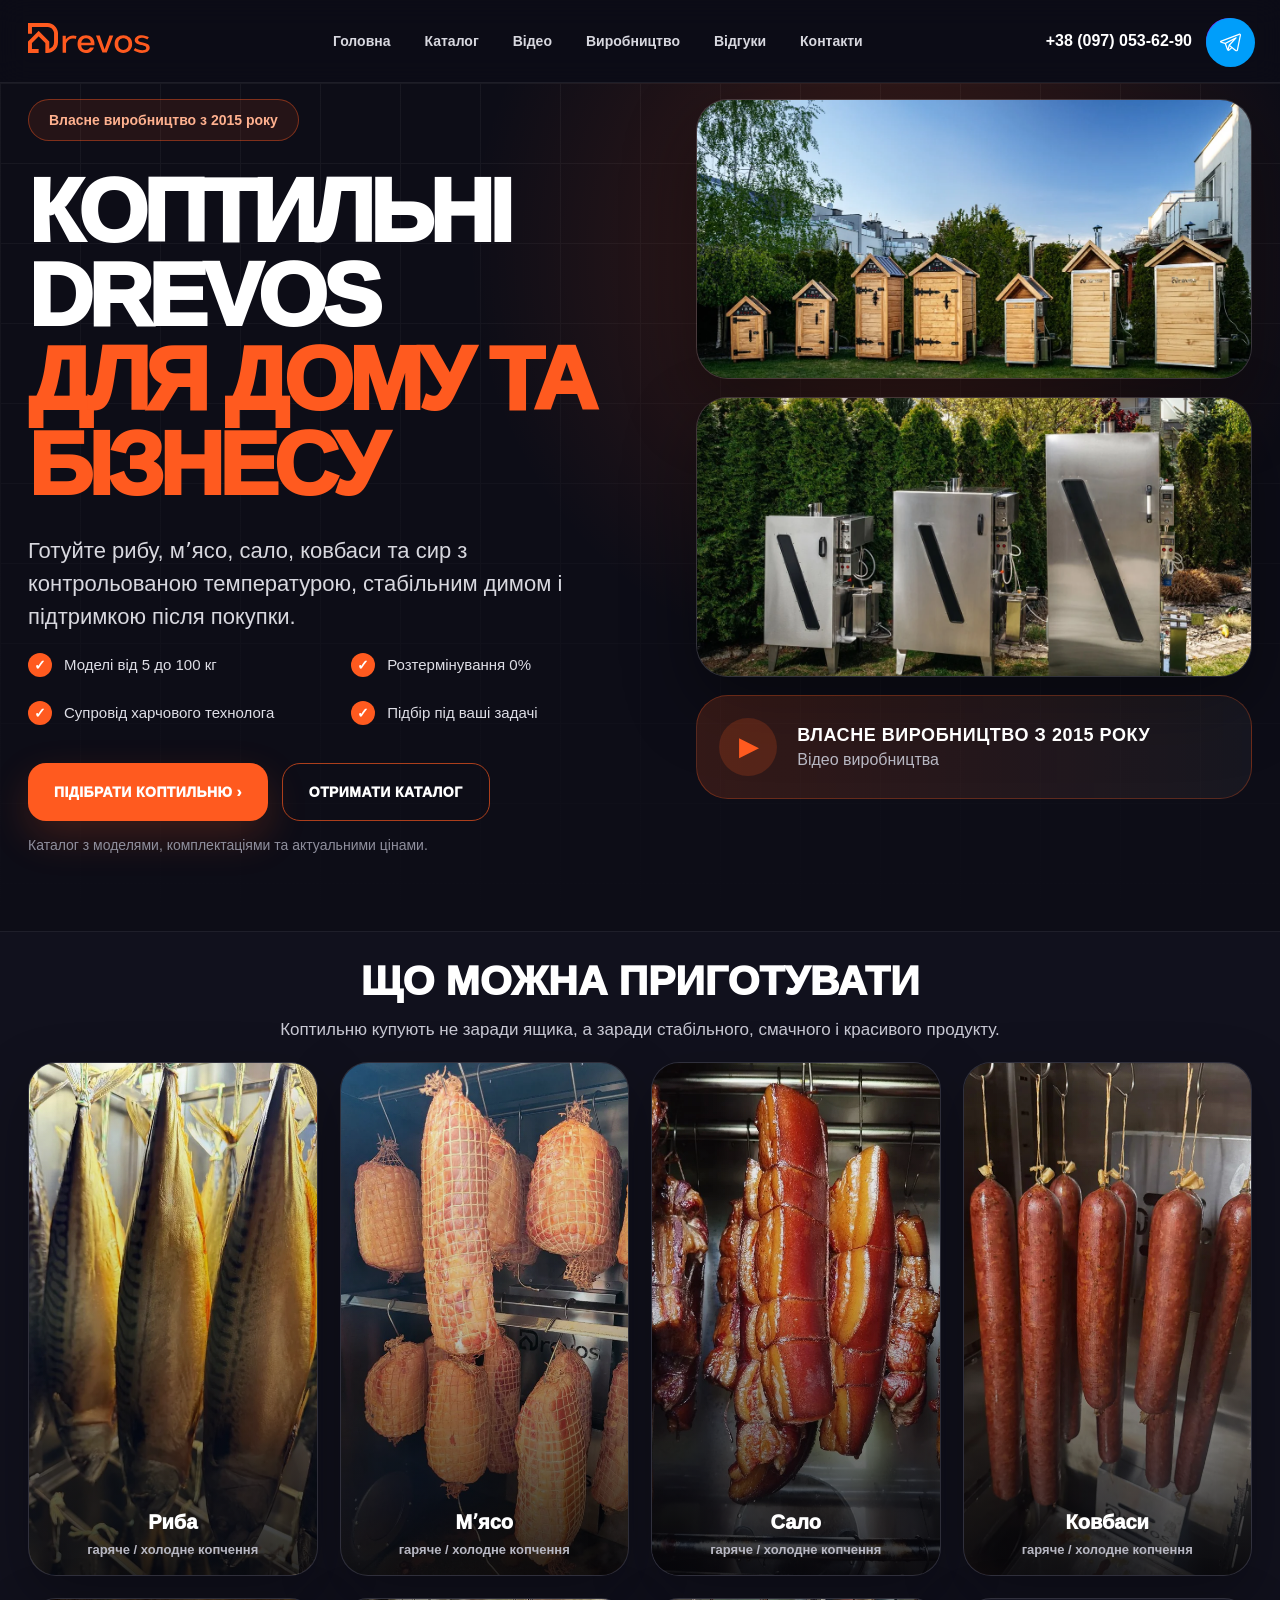
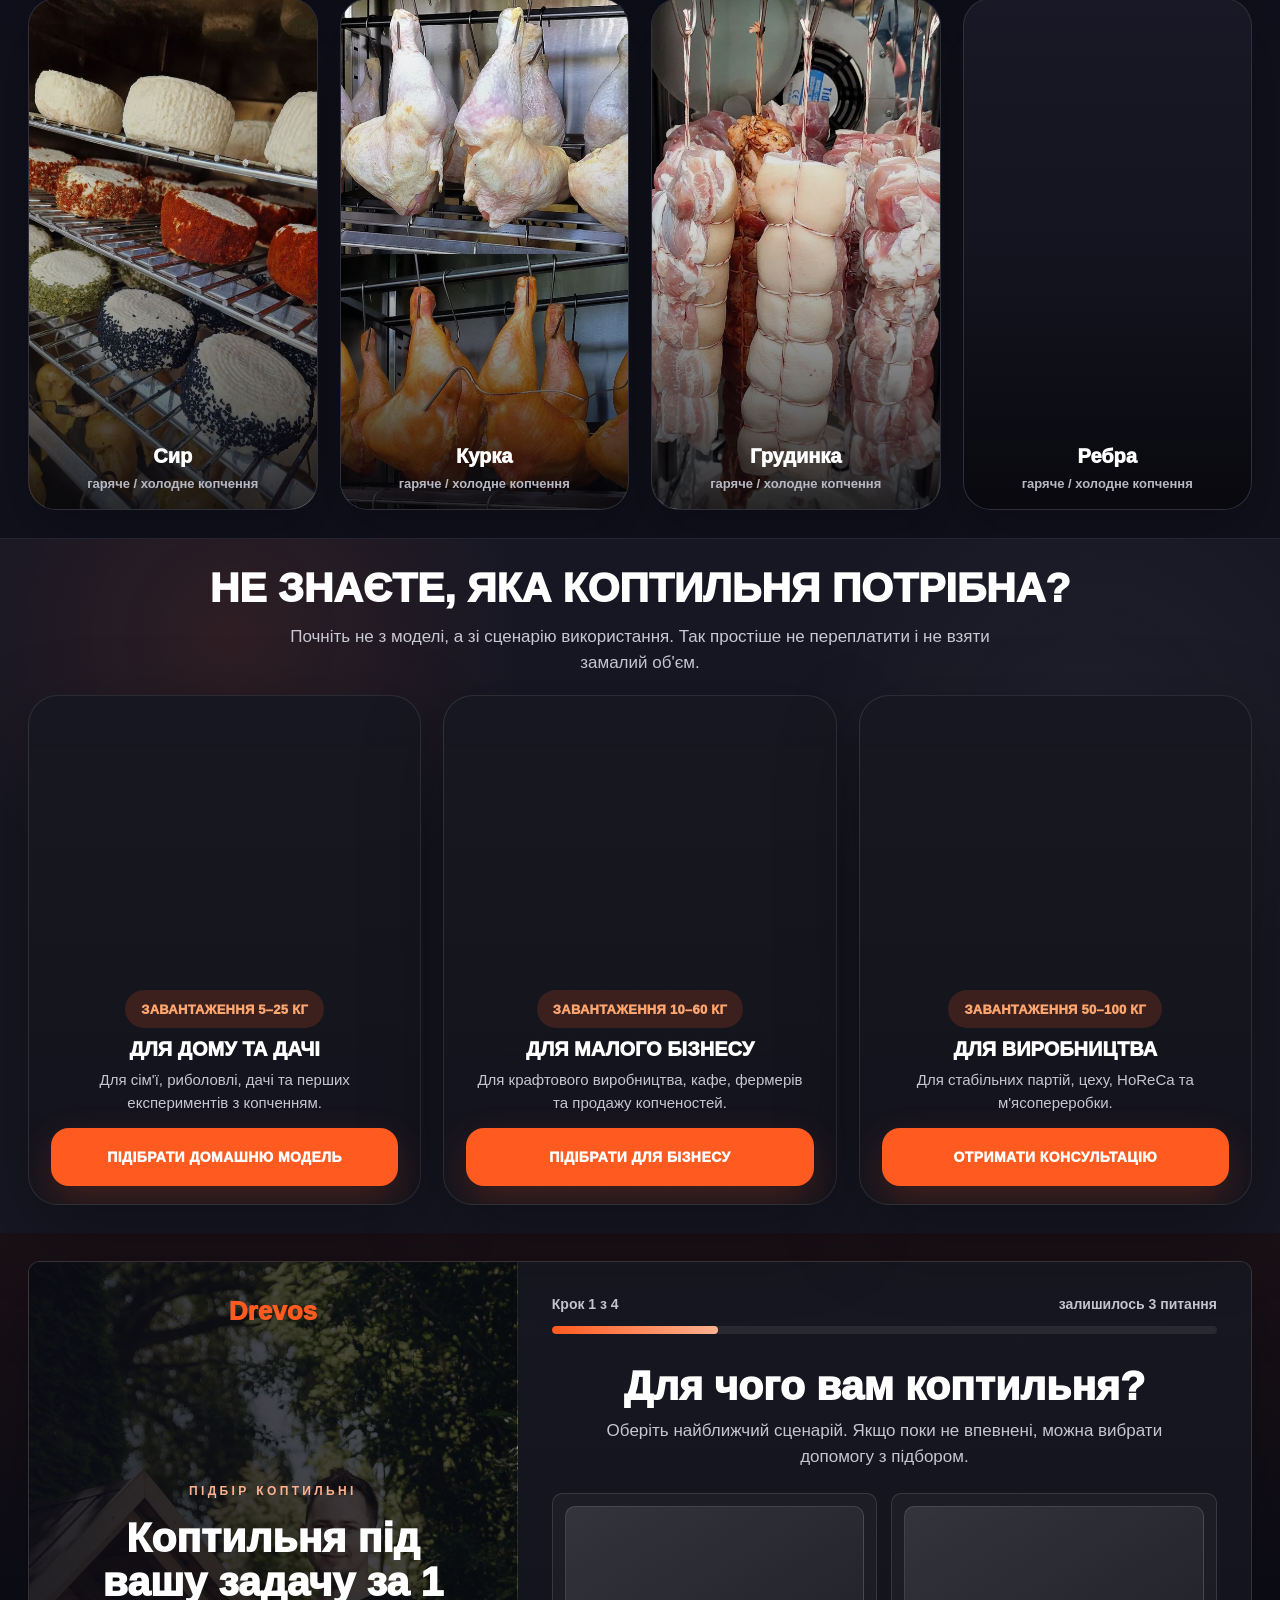
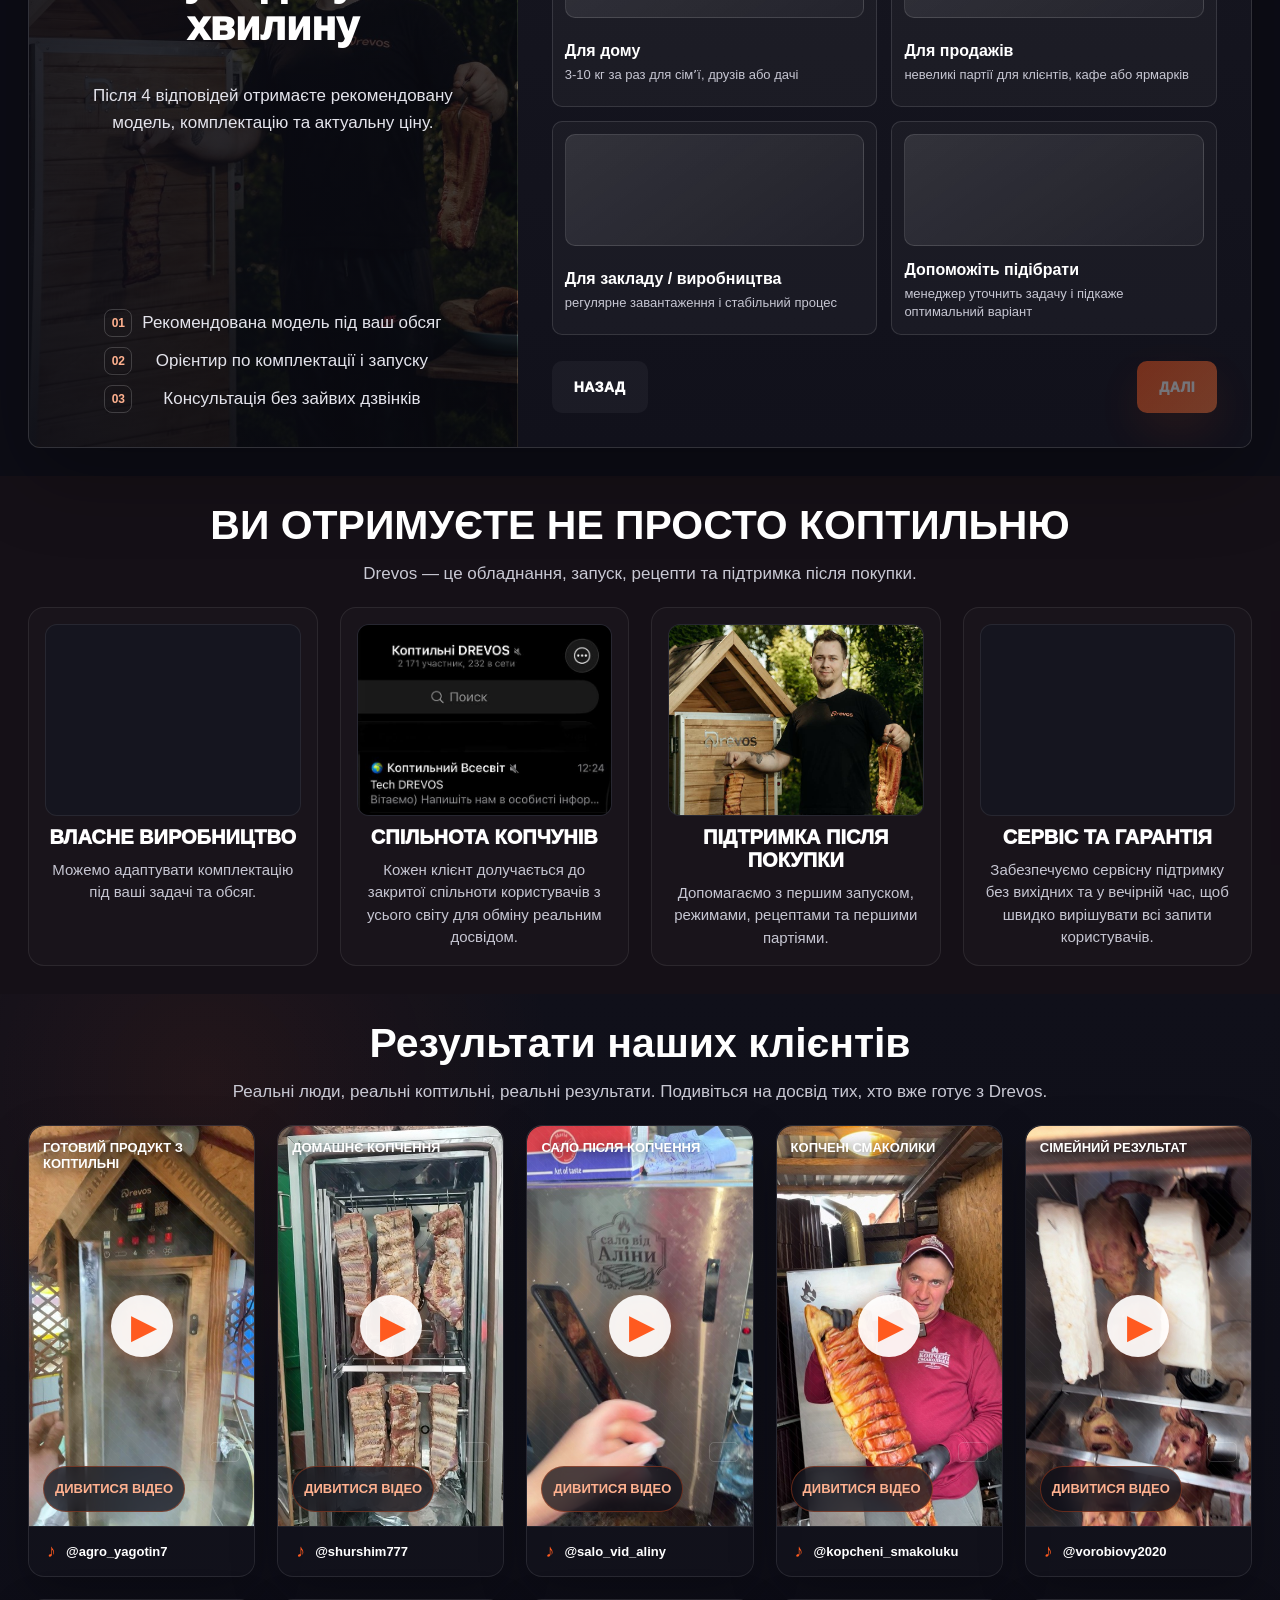
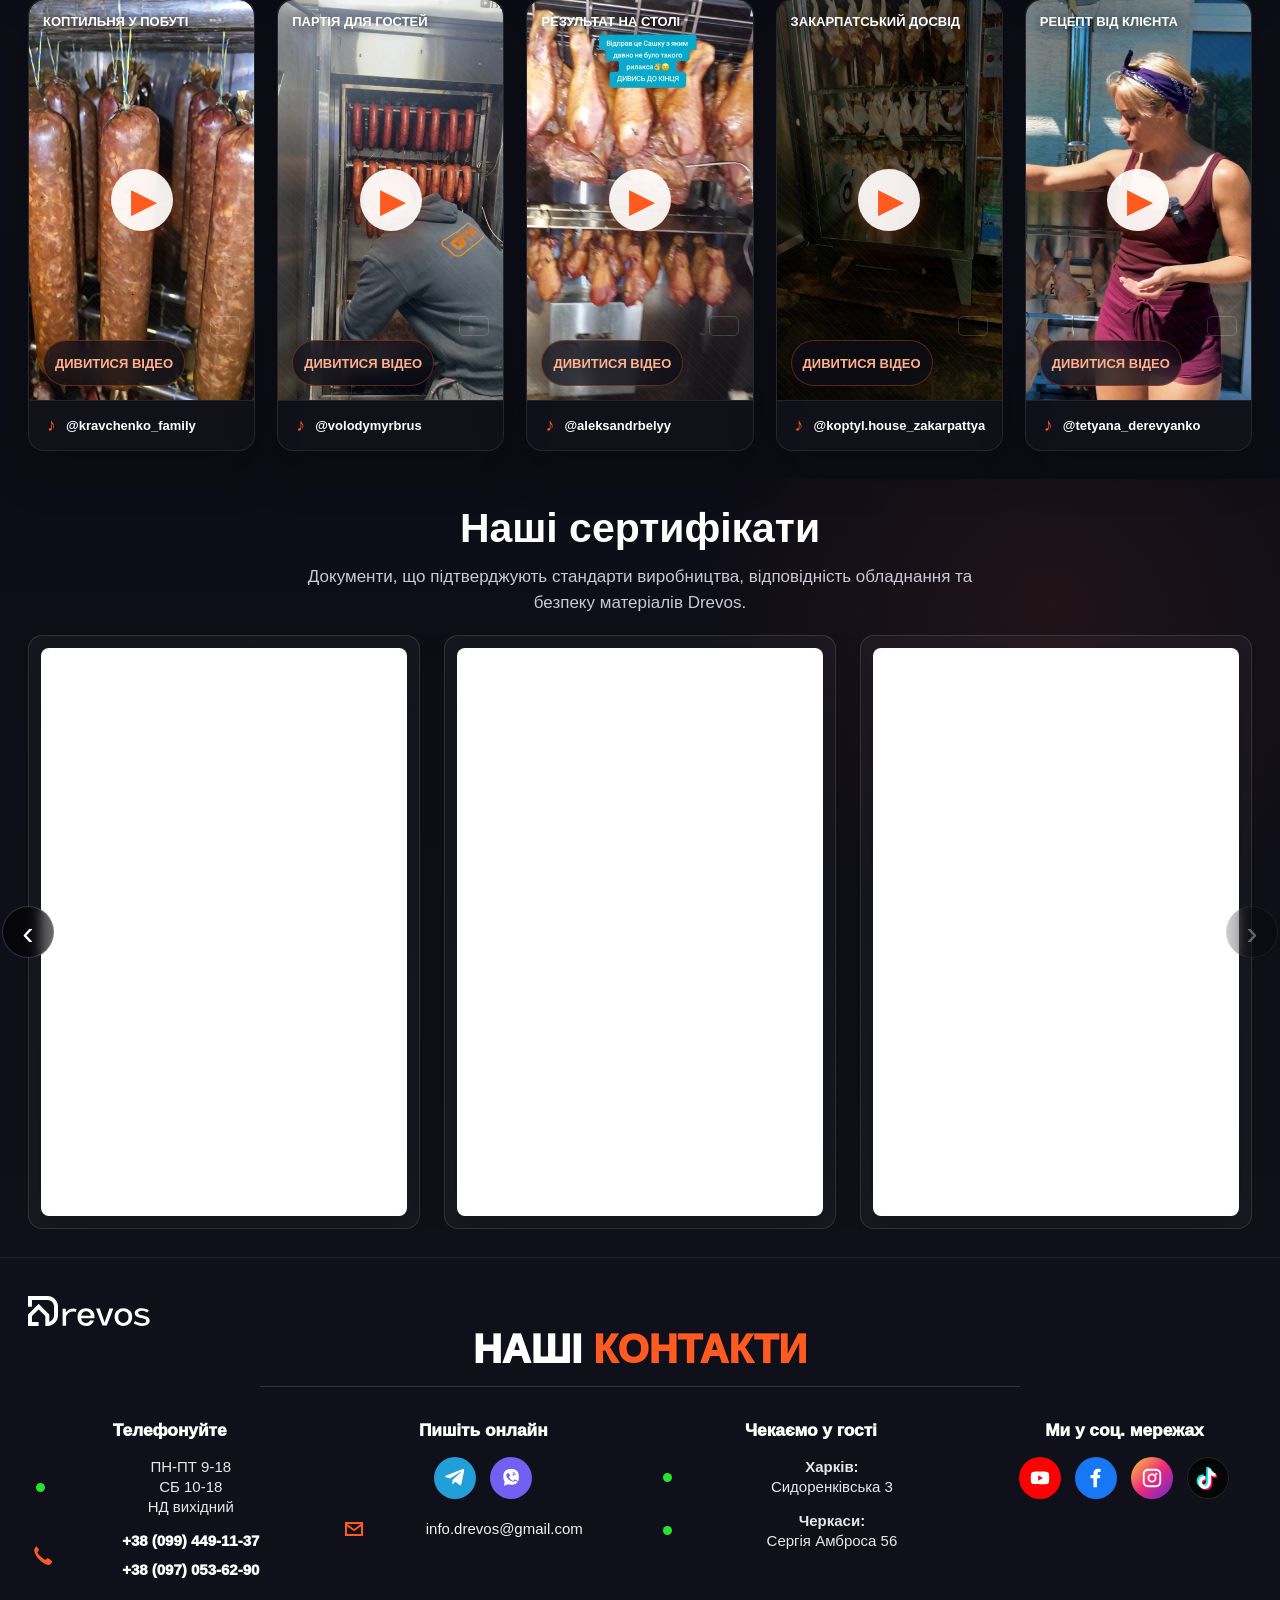
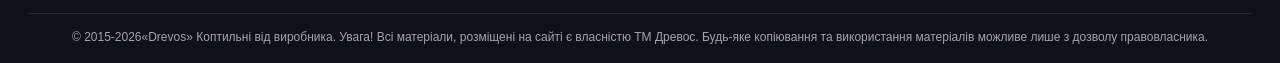
==== commit 3e065007: "Mobile: video-card style match desktop + clean footer Video-card на мобильной: - Play icon: 44px → 5" ====
--- a/landing-preview/index.html
+++ b/landing-preview/index.html
@@ -33,7 +33,7 @@
   <link rel="preload" as="image" href="./images/hero-wood-line.webp" fetchpriority="high" />
   <link rel="preconnect" href="https://www.tiktok.com" crossorigin />
 
-  <link rel="stylesheet" href="./styles.css?v=hero-fix-20260524-4" />
+  <link rel="stylesheet" href="./styles.css?v=footer-video-fix-20260524-6" />
 </head>
 <body>
   <header class="header">
--- a/landing-preview/styles.css
+++ b/landing-preview/styles.css
@@ -361,23 +361,27 @@
   }
 
   .video-card {
-    padding: 12px 14px;
-    gap: 12px;
-    border-radius: 20px;
+    padding: 14px 16px;
+    gap: 14px;
+    border-radius: 18px;
     align-items: center;
+    border: 1px solid rgba(255,90,31,0.4) !important;
+    background: linear-gradient(90deg, rgba(255,90,31,0.22), rgba(255,90,31,0.06)) !important;
   }
 
   .video-card .play {
-    width: 44px !important;
-    height: 44px !important;
-    min-width: 44px;
-    font-size: 18px !important;
-    background: rgba(255,90,31,0.22) !important;
-    color: #ff5a1f !important;
+    width: 52px !important;
+    height: 52px !important;
+    min-width: 52px;
+    font-size: 22px !important;
+    background: #ff5a1f !important;
+    color: #fff !important;
     border-radius: 999px;
     display: grid !important;
     place-items: center;
     flex-shrink: 0;
+    padding-left: 3px;
+    box-shadow: 0 4px 16px rgba(255,90,31,0.45);
   }
 
   .video-card-text {
@@ -2963,43 +2967,61 @@
   /* Reduce gap between certificates section and footer */
   .certificates-section + .site-footer,
   .site-footer {
-    padding: 10px 12px calc(60px + env(safe-area-inset-bottom));
+    padding: 8px 12px calc(56px + env(safe-area-inset-bottom));
     margin-top: 0;
+  }
+
+  /* Hide white Drevos logo at footer top on mobile */
+  .footer-logo,
+  .footer-inner > .footer-logo {
+    display: none !important;
   }
 
   .footer-heading {
     grid-template-columns: 1fr;
-    gap: 4px;
-    margin-bottom: 10px;
+    gap: 2px;
+    margin-bottom: 8px;
+    margin-top: 0;
     text-align: center;
   }
 
   .footer-heading h2 {
-    font-size: 16px !important;
+    font-size: 14px !important;
     text-align: center;
     justify-self: center;
+    margin: 0;
+    padding: 0;
+  }
+
+  .footer-line {
+    display: none;
   }
 
   .footer-grid {
     grid-template-columns: 1fr;
-    gap: 8px;
+    gap: 6px;
   }
 
   .footer-column {
     text-align: left;
-    padding: 10px 12px;
-    background: rgba(255,255,255,0.02);
+    padding: 8px 10px;
+    background: rgba(255,255,255,0.025);
     border: 1px solid rgba(255,255,255,0.06);
     border-radius: 10px;
   }
 
   .footer-column h3 {
-    margin-bottom: 6px;
+    margin: 0 0 6px;
     text-align: center;
     font-size: 11px !important;
     color: #ff8a4f;
     text-transform: uppercase;
     letter-spacing: 0.06em;
+    font-weight: 800;
+  }
+
+  .footer-column > * + * {
+    margin-top: 4px;
   }
 
   /* List row — icon LEFT + text RIGHT (grid layout) */
@@ -3143,10 +3165,23 @@
   }
 
   .footer-bottom {
-    margin-top: 10px !important;
-    padding-top: 8px !important;
-    font-size: 10px !important;
-    line-height: 1.4;
+    margin-top: 8px !important;
+    padding-top: 6px !important;
+    font-size: 9px !important;
+    line-height: 1.35;
+    text-align: center;
+    color: rgba(255,255,255,0.5);
+  }
+
+  /* Tighten phone numbers spacing */
+  .footer-phones {
+    gap: 1px !important;
+  }
+
+  /* Reduce dashed separator margin */
+  .footer-list-row + .footer-list-row {
+    margin-top: 5px !important;
+    padding-top: 5px !important;
   }
 }
 
